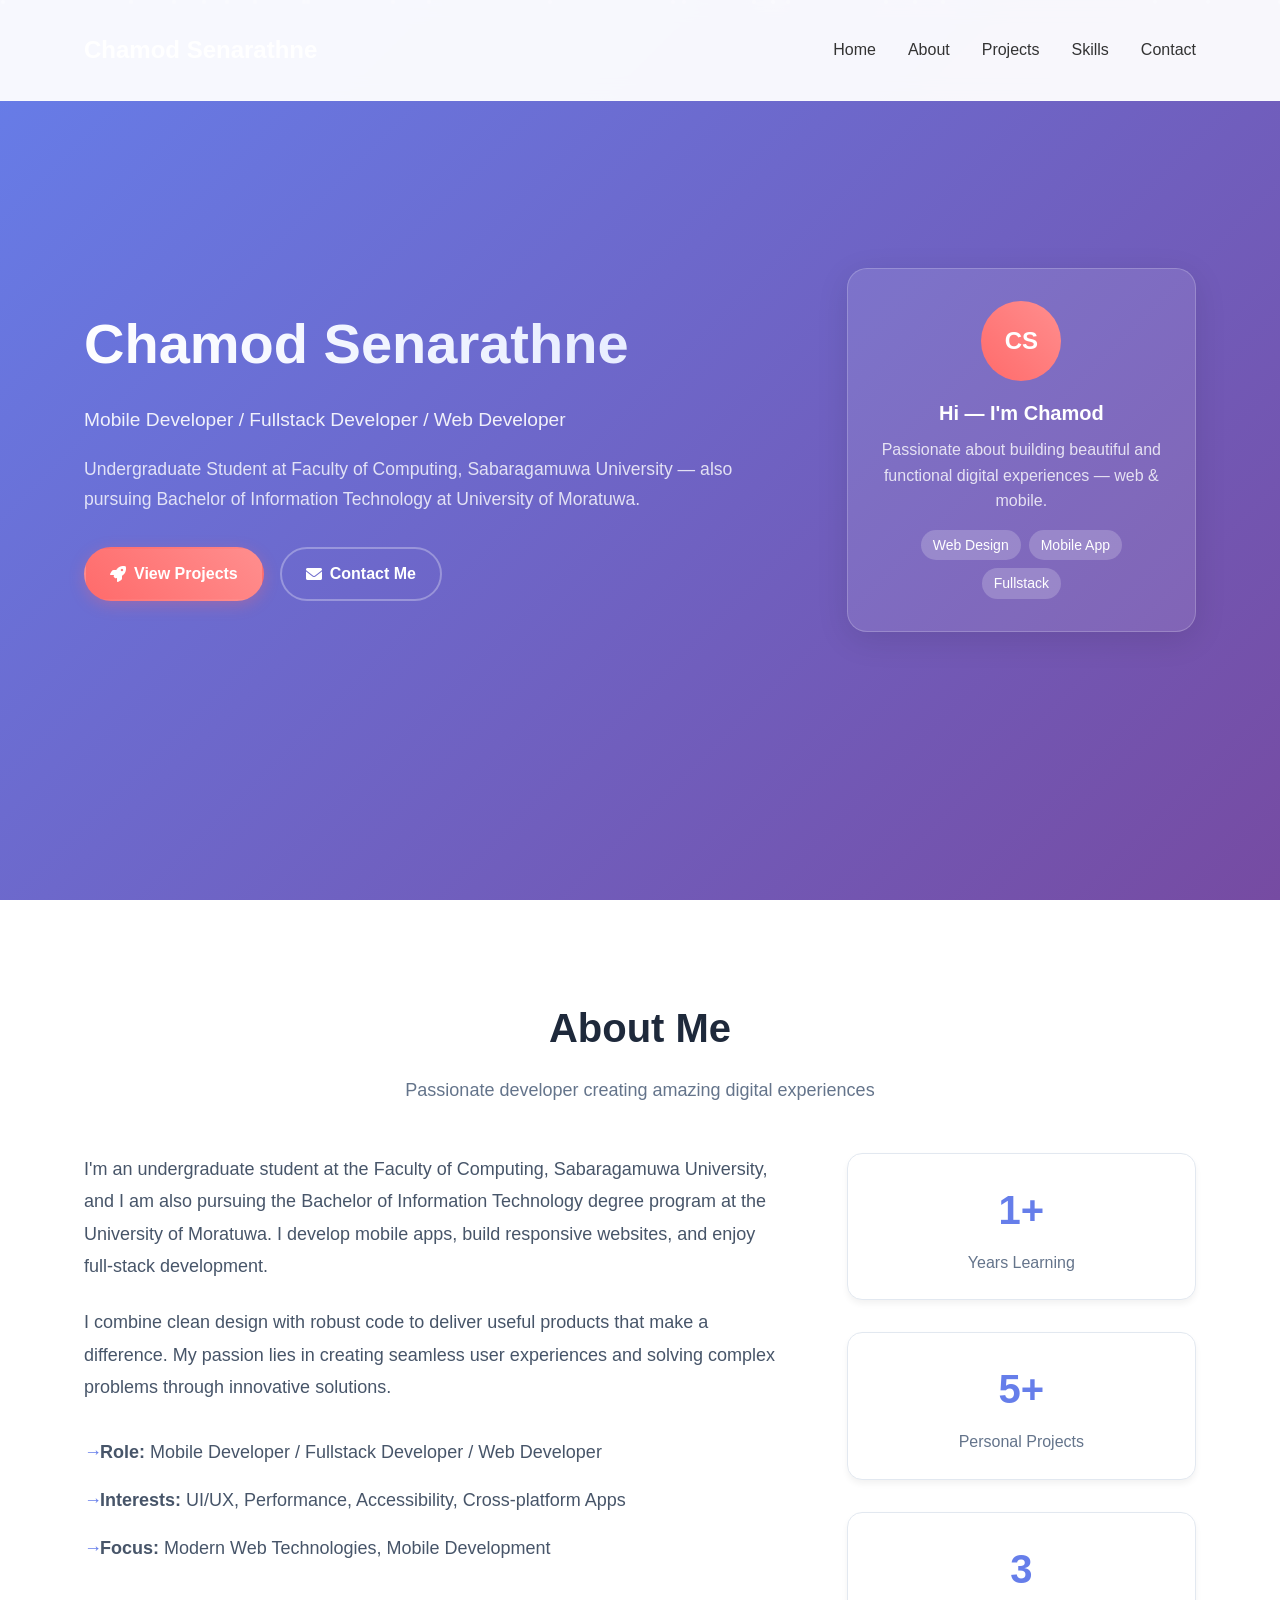
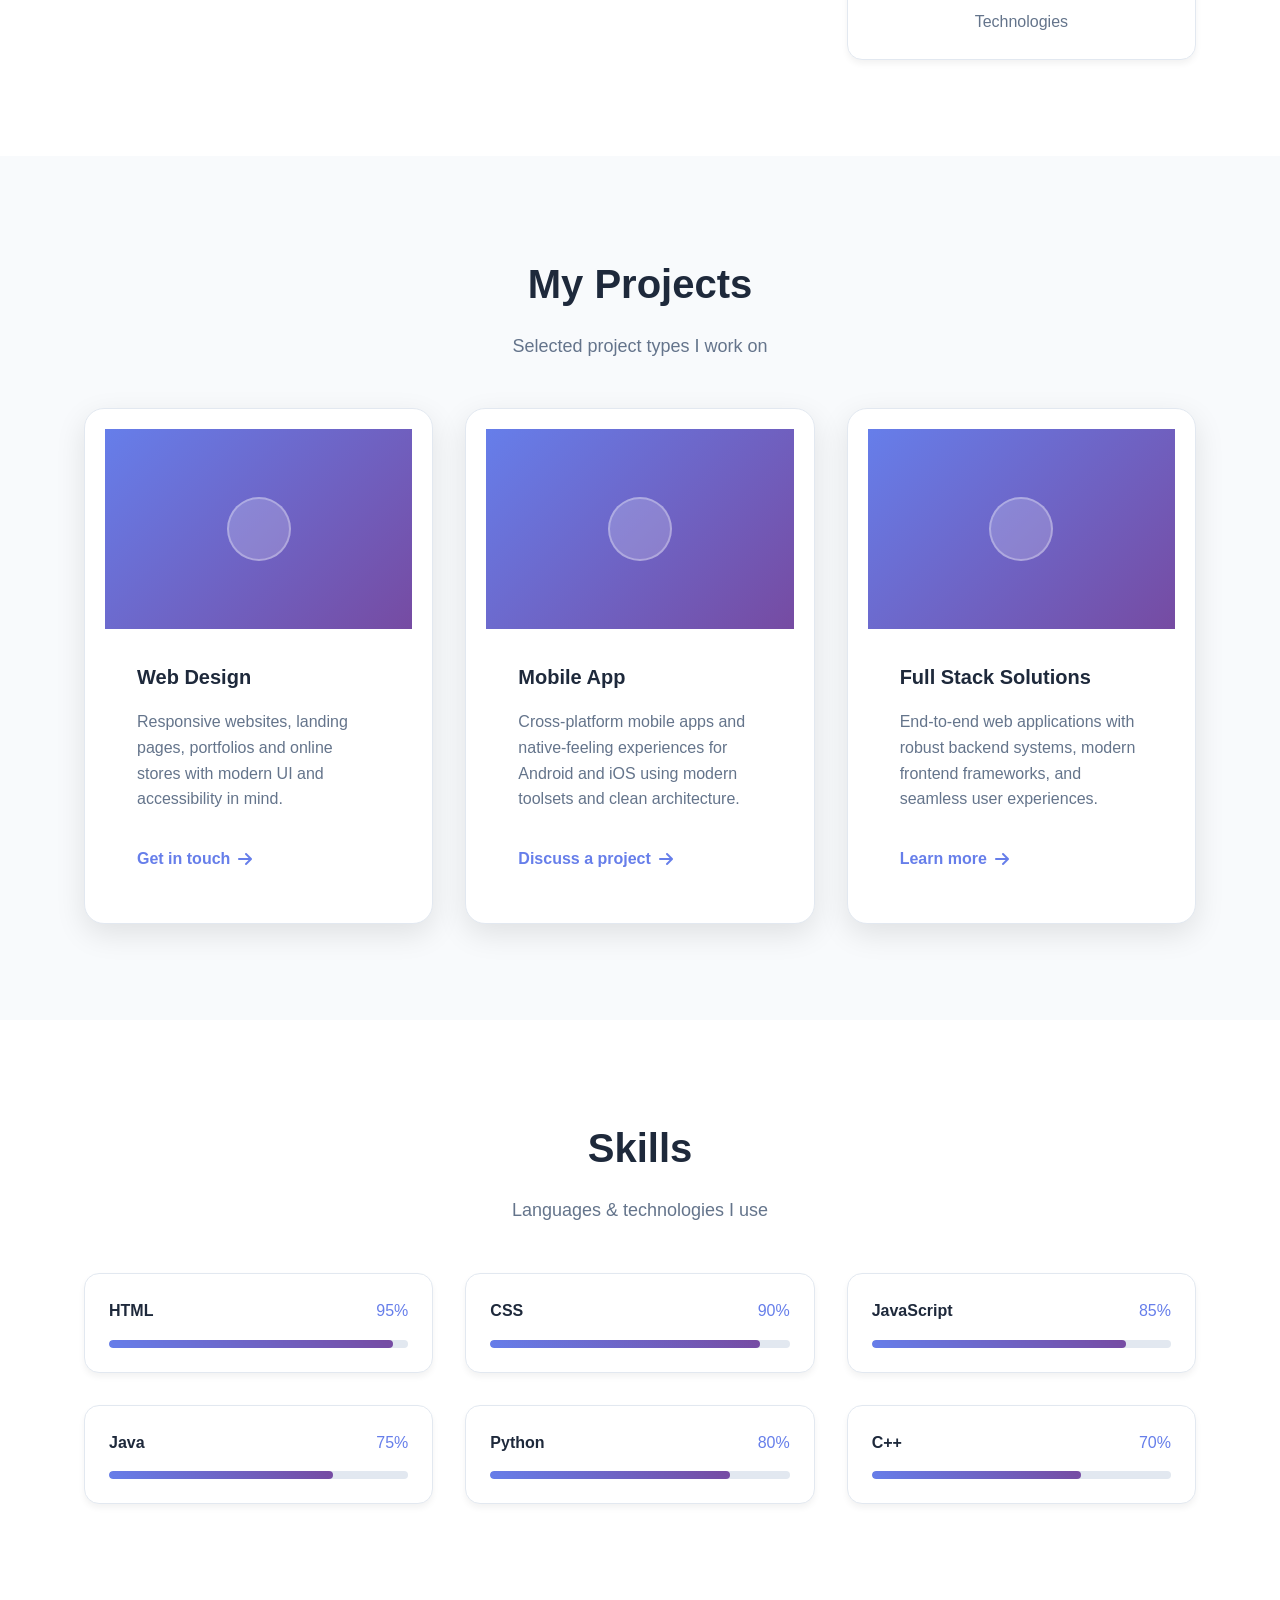
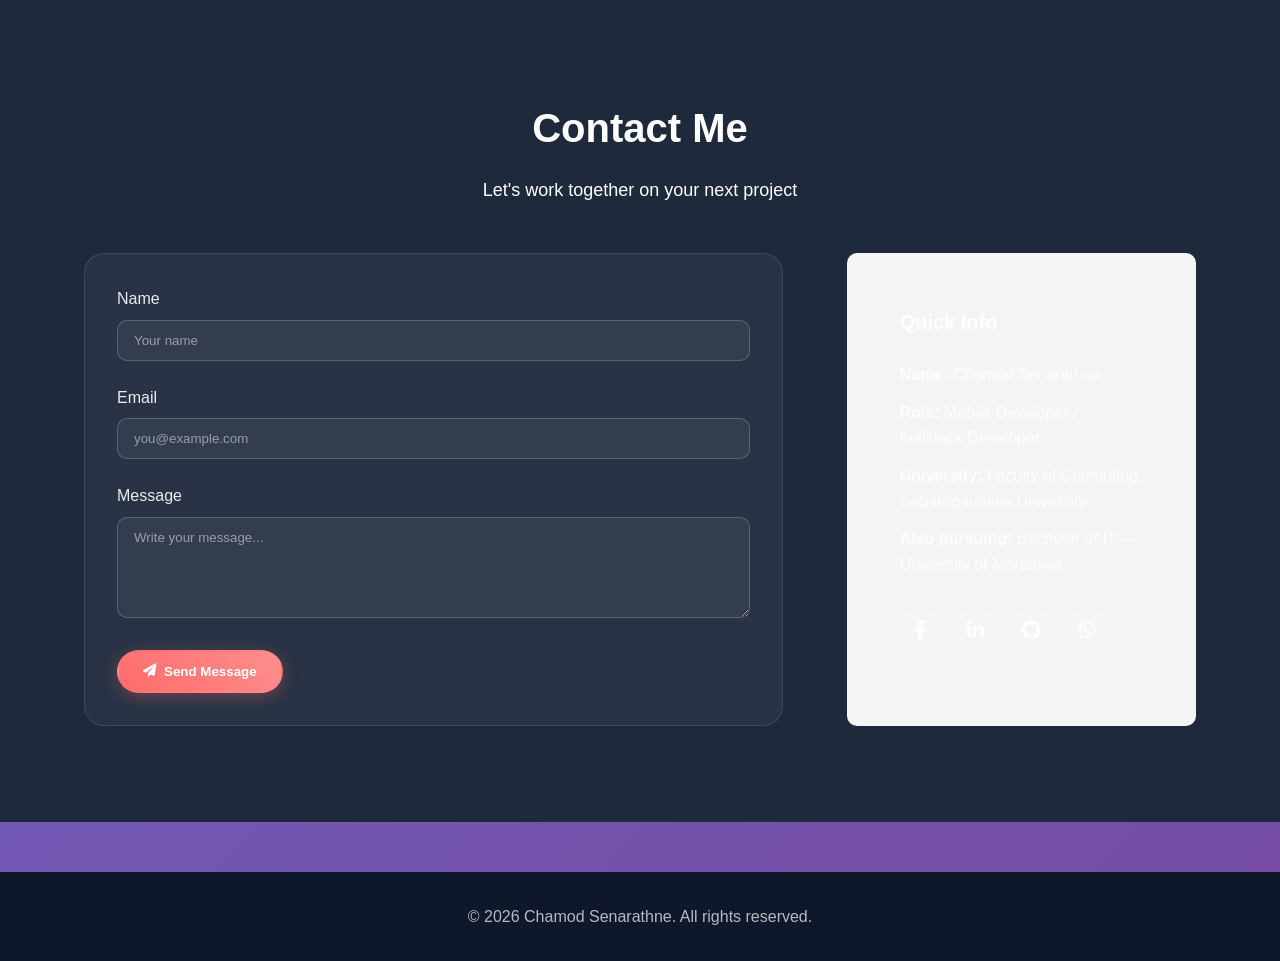
==== index.html @ e41885d8 "new" ====
<!DOCTYPE html>
<html lang="en">
<head>
  <meta charset="UTF-8">
  <meta name="viewport" content="width=device-width, initial-scale=1.0">
  <title>Chamod Senarathne — Portfolio</title>
  <link href="https://cdnjs.cloudflare.com/ajax/libs/font-awesome/6.0.0/css/all.min.css" rel="stylesheet">
  <link rel="stylesheet" href="style.css">
</head>
<body>
  <!-- Loading Screen -->
  <div class="loading-screen" id="loadingScreen">
      <div class="loader"></div>
  </div>

  <!-- Header -->
  <header class="header">
      <div class="container">
          <div class="header-content">
              <a href="#home" class="logo">Chamod Senarathne</a>
              <button class="menu-toggle" id="menuToggle">
                  <i class="fas fa-bars"></i>
              </button>
              <nav class="nav" id="nav">
                  <a href="#home">Home</a>
                  <a href="#about">About</a>
                  <a href="#projects">Projects</a>
                  <a href="#skills">Skills</a>
                  <a href="#contact">Contact</a>
              </nav>
          </div>
      </div>
  </header>

  <!-- Hero Section -->
  <section id="home" class="hero">
      <div class="particles" id="particles"></div>
      <div class="container">
          <div class="hero-content">
              <div class="hero-text">
                  <h1>Chamod Senarathne</h1>
                  <p class="subtitle">Mobile Developer / Fullstack Developer / Web Developer</p>
                  <p class="description">
                      Undergraduate Student at Faculty of Computing, Sabaragamuwa University — 
                      also pursuing Bachelor of Information Technology at University of Moratuwa.
                  </p>
                  <div class="cta-buttons">
                      <a href="#projects" class="btn btn-primary">
                          <i class="fas fa-rocket"></i>
                          View Projects
                      </a>
                      <a href="#contact" class="btn btn-outline">
                          <i class="fas fa-envelope"></i>
                          Contact Me
                      </a>
                  </div>
              </div>
              <div class="hero-card">
                  <div class="profile-card">
                      <div class="avatar">CS</div>
                      <h3>Hi — I'm Chamod</h3>
                      <p>Passionate about building beautiful and functional digital experiences — web & mobile.</p>
                      <div class="tags">
                          <span class="tag">Web Design</span>
                          <span class="tag">Mobile App</span>
                          <span class="tag">Fullstack</span>
                      </div>
                  </div>
              </div>
          </div>
      </div>
  </section>

  <!-- About Section -->
  <section id="about" class="section">
      <div class="container">
          <h2 class="section-title">About Me</h2>
          <p class="section-subtitle">Passionate developer creating amazing digital experiences</p>
          <div class="about-content">
              <div class="about-text">
                  <p>
                      I'm an undergraduate student at the Faculty of Computing, Sabaragamuwa University,
                      and I am also pursuing the Bachelor of Information Technology degree program at the
                      University of Moratuwa. I develop mobile apps, build responsive websites, and enjoy
                      full-stack development.
                  </p>
                  <p>
                      I combine clean design with robust code to deliver useful products that make a difference.
                      My passion lies in creating seamless user experiences and solving complex problems through
                      innovative solutions.
                  </p>
                  <ul class="about-list">
                      <li><strong>Role:</strong> Mobile Developer / Fullstack Developer / Web Developer</li>
                      <li><strong>Interests:</strong> UI/UX, Performance, Accessibility, Cross-platform Apps</li>
                      <li><strong>Focus:</strong> Modern Web Technologies, Mobile Development</li>
                  </ul>
              </div>
              <div class="stats-grid">
                  <div class="stat">
                      <div class="stat-value">3+</div>
                      <div class="stat-label">Years Learning</div>
                  </div>
                  <div class="stat">
                      <div class="stat-value">10+</div>
                      <div class="stat-label">Personal Projects</div>
                  </div>
                  <div class="stat">
                      <div class="stat-value">6</div>
                      <div class="stat-label">Technologies</div>
                  </div>
              </div>
          </div>
      </div>
  </section>

  <!-- Projects Section -->
  <section id="projects" class="section">
      <div class="container">
          <h2 class="section-title">My Projects</h2>
          <p class="section-subtitle">Selected project types I work on</p>
          <div class="projects-grid">
              <div class="project-card">
                  <div class="project-image"></div>
                  <div class="project-body">
                      <h3>Web Design</h3>
                      <p>
                          Responsive websites, landing pages, portfolios and online stores with 
                          modern UI and accessibility in mind.
                      </p>
                      <a href="#contact" class="project-link">
                          Get in touch
                          <i class="fas fa-arrow-right"></i>
                      </a>
                  </div>
              </div>
              <div class="project-card">
                  <div class="project-image"></div>
                  <div class="project-body">
                      <h3>Mobile App</h3>
                      <p>
                          Cross-platform mobile apps and native-feeling experiences for Android 
                          and iOS using modern toolsets and clean architecture.
                      </p>
                      <a href="#contact" class="project-link">
                          Discuss a project
                          <i class="fas fa-arrow-right"></i>
                      </a>
                  </div>
              </div>
              <div class="project-card">
                  <div class="project-image"></div>
                  <div class="project-body">
                      <h3>Full Stack Solutions</h3>
                      <p>
                          End-to-end web applications with robust backend systems, 
                          modern frontend frameworks, and seamless user experiences.
                      </p>
                      <a href="#contact" class="project-link">
                          Learn more
                          <i class="fas fa-arrow-right"></i>
                      </a>
                  </div>
              </div>
          </div>
      </div>
  </section>

  <!-- Skills Section -->
  <section id="skills" class="section">
      <div class="container">
          <h2 class="section-title">Skills</h2>
          <p class="section-subtitle">Languages & technologies I use</p>
          <div class="skills-grid">
              <div class="skill">
                  <h4>HTML <span>95%</span></h4>
                  <div class="skill-progress">
                      <div class="skill-bar" style="--progress: 95%"></div>
                  </div>
              </div>
              <div class="skill">
                  <h4>CSS <span>90%</span></h4>
                  <div class="skill-progress">
                      <div class="skill-bar" style="--progress: 90%"></div>
                  </div>
              </div>
              <div class="skill">
                  <h4>JavaScript <span>85%</span></h4>
                  <div class="skill-progress">
                      <div class="skill-bar" style="--progress: 85%"></div>
                  </div>
              </div>
              <div class="skill">
                  <h4>Java <span>75%</span></h4>
                  <div class="skill-progress">
                      <div class="skill-bar" style="--progress: 75%"></div>
                  </div>
              </div>
              <div class="skill">
                  <h4>Python <span>80%</span></h4>
                  <div class="skill-progress">
                      <div class="skill-bar" style="--progress: 80%"></div>
                  </div>
              </div>
              <div class="skill">
                  <h4>C++ <span>70%</span></h4>
                  <div class="skill-progress">
                      <div class="skill-bar" style="--progress: 70%"></div>
                  </div>
              </div>
          </div>
      </div>
  </section>

  <!-- Contact Section -->
  <section id="contact" class="section contact">
      <div class="container">
          <h2 class="section-title">Contact Me</h2>
          <p class="section-subtitle">Let's work together on your next project</p>
          <div class="contact-content">
              <div class="contact-form">
                  <form id="contactForm">
                      <div class="form-group">
                          <label for="name">Name</label>
                          <input type="text" id="name" name="name" placeholder="Your name" required>
                      </div>
                      <div class="form-group">
                          <label for="email">Email</label>
                          <input type="email" id="email" name="email" placeholder="you@example.com" required>
                      </div>
                      <div class="form-group">
                          <label for="message">Message</label>
                          <textarea id="message" name="message" rows="5" placeholder="Write your message..." required></textarea>
                      </div>
                      <button type="submit" class="btn btn-primary">
                          <i class="fas fa-paper-plane"></i>
                          Send Message
                      </button>
                  </form>
              </div>
              <div class="contact-info">
                  <div class="info-card">
                      <h3>Quick Info</h3>
                      <p><strong>Name:</strong> Chamod Senarathne</p>
                      <p><strong>Role:</strong> Mobile Developer / Fullstack Developer</p>
                      <p><strong>University:</strong> Faculty of Computing, Sabaragamuwa University</p>
                      <p><strong>Also pursuing:</strong> Bachelor of IT — University of Moratuwa</p>
                      
                      <div class="social-links">
                          <a href="#" class="social-link" title="Facebook">
                              <i class="fab fa-facebook-f"></i>
                          </a>
                          <a href="#" class="social-link" title="LinkedIn">
                              <i class="fab fa-linkedin-in"></i>
                          </a>
                          <a href="#" class="social-link" title="GitHub">
                              <i class="fab fa-github"></i>
                          </a>
                          <a href="#" class="social-link" title="WhatsApp">
                              <i class="fab fa-whatsapp"></i>
                          </a>
                      </div>
                  </div>
              </div>
          </div>
      </div>
  </section>

  <!-- Footer -->
  <footer class="footer">
      <div class="container">
          <p>&copy; <span id="year">2024</span> Chamod Senarathne. All rights reserved.</p>
      </div>
  </footer>

  <!-- Back to Top Button -->
  <button class="back-to-top" id="backToTop">
      <i class="fas fa-chevron-up"></i>
  </button>

  <script src="script.js"></script>
</body>
</html>
---- style.css ----
/* Reset and Base Styles */
* {
  margin: 0;
  padding: 0;
  box-sizing: border-box;
}
body {
  font-family: Arial, sans-serif;
  line-height: 1.6;
  background: #f8f9fa;
  color: #333;
}
.container {
  width: 90%;
  max-width: 1200px;
  margin: auto;
}
a {
  text-decoration: none;
  color: inherit;
}
img {
  max-width: 100%;
  display: block;
}

/* Header */
.header {
  background: #222;
  color: #fff;
  padding: 15px 0;
  position: fixed;
  width: 100%;
  top: 0;
  z-index: 1000;
}
.header .logo {
  font-size: 1.5rem;
  font-weight: bold;
  color: #fff;
}
.nav {
  display: flex;
  gap: 20px;
}
.nav a {
  color: #fff;
  font-weight: 500;
}
.menu-toggle {
  display: none;
  background: none;
  border: none;
  color: #fff;
  font-size: 1.5rem;
}

/* Hero Section */
.hero {
  background: linear-gradient(to right, #0062E6, #33AEFF);
  color: #fff;
  padding: 100px 0;
  display: flex;
  align-items: center;
}
.hero h1 {
  font-size: 2.5rem;
  margin-bottom: 10px;
}
.hero .subtitle {
  font-size: 1.2rem;
  margin-bottom: 20px;
}
.btn {
  display: inline-flex;
  align-items: center;
  gap: 8px;
  padding: 10px 20px;
  border-radius: 5px;
  transition: background 0.3s ease;
}
.btn-primary {
  background: #fff;
  color: #0062E6;
  font-weight: bold;
}
.btn-outline {
  border: 2px solid #fff;
  color: #fff;
}

/* Section */
.section {
  padding: 80px 0;
}
.section-title {
  text-align: center;
  font-size: 2rem;
  margin-bottom: 20px;
}
.section-subtitle {
  text-align: center;
  margin-bottom: 40px;
  color: #666;
}

/* Projects */
.projects-grid {
  display: grid;
  grid-template-columns: repeat(auto-fit, minmax(280px, 1fr));
  gap: 20px;
}
.project-card {
  background: #fff;
  border-radius: 10px;
  padding: 20px;
  box-shadow: 0 2px 8px rgba(0,0,0,0.1);
  transition: transform 0.3s ease;
}
.project-card:hover {
  transform: translateY(-5px);
}
.project-link {
  display: inline-flex;
  align-items: center;
  gap: 5px;
  margin-top: 10px;
  color: #0062E6;
  font-weight: bold;
}

/* Skills */
.skills-grid {
  display: grid;
  grid-template-columns: repeat(auto-fit, minmax(250px, 1fr));
  gap: 20px;
}
.skill h4 {
  display: flex;
  justify-content: space-between;
}
.skill-progress {
  background: #ddd;
  border-radius: 20px;
  overflow: hidden;
}
.skill-bar {
  display: block;
  height: 10px;
  background: #0062E6;
  width: var(--progress);
}

/* Contact */
.contact-content {
  display: grid;
  grid-template-columns: 1fr 1fr;
  gap: 30px;
}
.form-group {
  margin-bottom: 15px;
}
.form-group label {
  display: block;
  margin-bottom: 5px;
}
input, textarea {
  width: 100%;
  padding: 10px;
  border: 1px solid #ccc;
  border-radius: 5px;
}
.contact-info {
  background: #f4f4f4;
  padding: 20px;
  border-radius: 10px;
}
.social-links {
  margin-top: 15px;
  display: flex;
  gap: 10px;
}
.social-link {
  display: inline-block;
  font-size: 1.2rem;
  color: #0062E6;
}

/* Footer */
.footer {
  background: #222;
  color: #fff;
  text-align: center;
  padding: 20px 0;
  margin-top: 50px;
}

/* Back to Top */
.back-to-top {
  position: fixed;
  bottom: 30px;
  right: 30px;
  background: #0062E6;
  color: #fff;
  border: none;
  padding: 10px 15px;
  border-radius: 50%;
  font-size: 1.2rem;
  display: none;
  cursor: pointer;
}

/* Responsive */
@media (max-width: 768px) {
  .nav {
    display: none;
    flex-direction: column;
    background: #222;
    padding: 20px;
    position: absolute;
    top: 60px;
    right: 0;
  }
  .nav.show {
    display: flex;
  }
  .menu-toggle {
    display: block;
  }
  .contact-content {
    grid-template-columns: 1fr;
  }
}
/* Reset and Base Styles */
* {
  margin: 0;
  padding: 0;
  box-sizing: border-box;
}

html {
  scroll-behavior: smooth;
}

body {
  font-family: 'Inter', -apple-system, BlinkMacSystemFont, 'Segoe UI', Roboto, sans-serif;
  line-height: 1.6;
  color: #333;
  background: linear-gradient(135deg, #667eea 0%, #764ba2 100%);
  min-height: 100vh;
}

/* Container */
.container {
  max-width: 1200px;
  margin: 0 auto;
  padding: 0 20px;
}

/* Loading Screen */
.loading-screen {
  position: fixed;
  top: 0;
  left: 0;
  width: 100%;
  height: 100%;
  background: linear-gradient(135deg, #667eea 0%, #764ba2 100%);
  display: flex;
  justify-content: center;
  align-items: center;
  z-index: 10000;
  transition: opacity 0.3s ease-out;
}

.loading-screen.hidden {
  opacity: 0;
  pointer-events: none;
}

.loader {
  width: 50px;
  height: 50px;
  border: 3px solid rgba(255, 255, 255, 0.3);
  border-radius: 50%;
  border-top-color: #fff;
  animation: spin 1s ease-in-out infinite;
}

@keyframes spin {
  to { transform: rotate(360deg); }
}

/* Header */
.header {
  position: fixed;
  top: 0;
  left: 0;
  width: 100%;
  background: rgba(255, 255, 255, 0.95);
  backdrop-filter: blur(10px);
  border-bottom: 1px solid rgba(255, 255, 255, 0.2);
  z-index: 1000;
  transition: all 0.3s ease;
}

.header-content {
  display: flex;
  justify-content: space-between;
  align-items: center;
  padding: 1rem 0;
}

.logo {
  font-size: 1.5rem;
  font-weight: 700;
  color: #333;
  text-decoration: none;
  transition: color 0.3s ease;
}

.logo:hover {
  color: #667eea;
}

.nav {
  display: flex;
  gap: 2rem;
}

.nav a {
  color: #333;
  text-decoration: none;
  font-weight: 500;
  transition: color 0.3s ease;
  position: relative;
}

.nav a:hover {
  color: #667eea;
}

.nav a::after {
  content: '';
  position: absolute;
  width: 0;
  height: 2px;
  bottom: -5px;
  left: 0;
  background-color: #667eea;
  transition: width 0.3s ease;
}

.nav a:hover::after {
  width: 100%;
}

.menu-toggle {
  display: none;
  background: none;
  border: none;
  font-size: 1.5rem;
  color: #333;
  cursor: pointer;
}

/* Hero Section */
.hero {
  min-height: 100vh;
  display: flex;
  align-items: center;
  position: relative;
  overflow: hidden;
  background: linear-gradient(135deg, #667eea 0%, #764ba2 100%);
}

.particles {
  position: absolute;
  width: 100%;
  height: 100%;
  top: 0;
  left: 0;
  z-index: 1;
}

.particle {
  position: absolute;
  width: 4px;
  height: 4px;
  background: rgba(255, 255, 255, 0.5);
  border-radius: 50%;
  animation: float 6s ease-in-out infinite;
}

@keyframes float {
  0%, 100% { transform: translateY(0px) rotate(0deg); }
  50% { transform: translateY(-20px) rotate(180deg); }
}

.hero-content {
  display: grid;
  grid-template-columns: 2fr 1fr;
  gap: 4rem;
  align-items: center;
  position: relative;
  z-index: 2;
}

.hero-text {
  color: white;
}

.hero-text h1 {
  font-size: 3.5rem;
  font-weight: 700;
  margin-bottom: 1rem;
  background: linear-gradient(45deg, #fff, #e0e7ff);
  background-clip: text;
  -webkit-background-clip: text;
  -webkit-text-fill-color: transparent;
}

.subtitle {
  font-size: 1.25rem;
  margin-bottom: 1rem;
  color: rgba(255, 255, 255, 0.9);
  font-weight: 500;
}

.description {
  font-size: 1.1rem;
  margin-bottom: 2rem;
  color: rgba(255, 255, 255, 0.8);
  line-height: 1.7;
}

.cta-buttons {
  display: flex;
  gap: 1rem;
}

.btn {
  padding: 12px 24px;
  border-radius: 50px;
  text-decoration: none;
  font-weight: 600;
  transition: all 0.3s ease;
  display: inline-flex;
  align-items: center;
  gap: 0.5rem;
  border: 2px solid transparent;
}

.btn-primary {
  background: linear-gradient(45deg, #ff6b6b, #ff8e8e);
  color: white;
  box-shadow: 0 4px 15px rgba(255, 107, 107, 0.3);
}

.btn-primary:hover {
  transform: translateY(-2px);
  box-shadow: 0 8px 25px rgba(255, 107, 107, 0.4);
}

.btn-outline {
  background: transparent;
  color: white;
  border: 2px solid rgba(255, 255, 255, 0.3);
  backdrop-filter: blur(10px);
}

.btn-outline:hover {
  background: rgba(255, 255, 255, 0.1);
  border-color: rgba(255, 255, 255, 0.5);
  transform: translateY(-2px);
}

.hero-card {
  position: relative;
}

.profile-card {
  background: rgba(255, 255, 255, 0.1);
  backdrop-filter: blur(20px);
  border: 1px solid rgba(255, 255, 255, 0.2);
  border-radius: 20px;
  padding: 2rem;
  text-align: center;
  color: white;
  box-shadow: 0 8px 32px rgba(0, 0, 0, 0.1);
}

.avatar {
  width: 80px;
  height: 80px;
  border-radius: 50%;
  background: linear-gradient(45deg, #ff6b6b, #ff8e8e);
  display: flex;
  align-items: center;
  justify-content: center;
  font-size: 1.5rem;
  font-weight: bold;
  margin: 0 auto 1rem;
  color: white;
}

.profile-card h3 {
  margin-bottom: 0.5rem;
  font-size: 1.25rem;
}

.profile-card p {
  margin-bottom: 1rem;
  color: rgba(255, 255, 255, 0.8);
}

.tags {
  display: flex;
  flex-wrap: wrap;
  gap: 0.5rem;
  justify-content: center;
}

.tag {
  background: rgba(255, 255, 255, 0.2);
  padding: 0.25rem 0.75rem;
  border-radius: 50px;
  font-size: 0.875rem;
  font-weight: 500;
}

/* Sections */
.section {
  padding: 6rem 0;
  background: #f8fafc;
}

.section:nth-child(even) {
  background: white;
}

.section-title {
  font-size: 2.5rem;
  font-weight: 700;
  text-align: center;
  margin-bottom: 1rem;
  color: #1e293b;
}

.section-subtitle {
  text-align: center;
  font-size: 1.125rem;
  color: #64748b;
  margin-bottom: 3rem;
}

/* About Section */
.about-content {
  display: grid;
  grid-template-columns: 2fr 1fr;
  gap: 4rem;
  align-items: start;
}

.about-text {
  font-size: 1.125rem;
  line-height: 1.8;
  color: #475569;
}

.about-text p {
  margin-bottom: 1.5rem;
}

.about-list {
  list-style: none;
  margin-top: 2rem;
}

.about-list li {
  margin-bottom: 1rem;
  padding-left: 1rem;
  position: relative;
}

.about-list li::before {
  content: '→';
  position: absolute;
  left: 0;
  color: #667eea;
  font-weight: bold;
}

.stats-grid {
  display: grid;
  grid-template-columns: 1fr;
  gap: 2rem;
}

.stat {
  text-align: center;
  padding: 1.5rem;
  background: white;
  border-radius: 15px;
  box-shadow: 0 4px 6px rgba(0, 0, 0, 0.05);
  border: 1px solid #e2e8f0;
}

.stat-value {
  font-size: 2.5rem;
  font-weight: 700;
  color: #667eea;
  margin-bottom: 0.5rem;
}

.stat-label {
  color: #64748b;
  font-weight: 500;
}

/* Projects Section */
.projects-grid {
  display: grid;
  grid-template-columns: repeat(auto-fit, minmax(300px, 1fr));
  gap: 2rem;
}

.project-card {
  background: white;
  border-radius: 20px;
  overflow: hidden;
  box-shadow: 0 10px 30px rgba(0, 0, 0, 0.1);
  transition: all 0.3s ease;
  border: 1px solid #e2e8f0;
}

.project-card:hover {
  transform: translateY(-10px);
  box-shadow: 0 20px 40px rgba(0, 0, 0, 0.15);
}

.project-image {
  height: 200px;
  background: linear-gradient(135deg, #667eea 0%, #764ba2 100%);
  position: relative;
}

.project-image::after {
  content: '';
  position: absolute;
  top: 50%;
  left: 50%;
  width: 60px;
  height: 60px;
  background: rgba(255, 255, 255, 0.2);
  border-radius: 50%;
  transform: translate(-50%, -50%);
  border: 2px solid rgba(255, 255, 255, 0.3);
}

.project-body {
  padding: 2rem;
}

.project-body h3 {
  font-size: 1.25rem;
  font-weight: 600;
  margin-bottom: 1rem;
  color: #1e293b;
}

.project-body p {
  color: #64748b;
  margin-bottom: 1.5rem;
  line-height: 1.6;
}

.project-link {
  display: inline-flex;
  align-items: center;
  gap: 0.5rem;
  color: #667eea;
  text-decoration: none;
  font-weight: 600;
  transition: all 0.3s ease;
}

.project-link:hover {
  transform: translateX(5px);
}

/* Skills Section */
.skills-grid {
  display: grid;
  grid-template-columns: repeat(auto-fit, minmax(300px, 1fr));
  gap: 2rem;
}

.skill {
  background: white;
  padding: 1.5rem;
  border-radius: 15px;
  box-shadow: 0 4px 6px rgba(0, 0, 0, 0.05);
  border: 1px solid #e2e8f0;
}

.skill h4 {
  display: flex;
  justify-content: space-between;
  margin-bottom: 1rem;
  font-weight: 600;
  color: #1e293b;
}

.skill h4 span {
  color: #667eea;
  font-weight: 500;
}

.skill-progress {
  height: 8px;
  background: #e2e8f0;
  border-radius: 50px;
  overflow: hidden;
}

.skill-bar {
  height: 100%;
  background: linear-gradient(45deg, #667eea, #764ba2);
  border-radius: 50px;
  width: var(--progress);
  transition: width 1s ease-out;
  animation: fillBar 2s ease-out;
}

@keyframes fillBar {
  from { width: 0; }
  to { width: var(--progress); }
}

/* Contact Section */
.contact {
  background: #1e293b !important;
  color: white;
}

.contact .section-title,
.contact .section-subtitle {
  color: white;
}

.contact-content {
  display: grid;
  grid-template-columns: 2fr 1fr;
  gap: 4rem;
}

.contact-form {
  background: rgba(255, 255, 255, 0.05);
  backdrop-filter: blur(10px);
  border: 1px solid rgba(255, 255, 255, 0.1);
  border-radius: 20px;
  padding: 2rem;
}

.form-group {
  margin-bottom: 1.5rem;
}

.form-group label {
  display: block;
  margin-bottom: 0.5rem;
  font-weight: 500;
  color: rgba(255, 255, 255, 0.9);
}

.form-group input,
.form-group textarea {
  width: 100%;
  padding: 12px 16px;
  border: 1px solid rgba(255, 255, 255, 0.2);
  border-radius: 10px;
  background: rgba(255, 255, 255, 0.05);
  color: white;
  font-family: inherit;
  transition: all 0.3s ease;
}

.form-group input:focus,
.form-group textarea:focus {
  outline: none;
  border-color: #667eea;
  box-shadow: 0 0 0 3px rgba(102, 126, 234, 0.1);
}

.form-group input::placeholder,
.form-group textarea::placeholder {
  color: rgba(255, 255, 255, 0.5);
}

.info-card {
  background: rgba(255, 255, 255, 0.05);
  backdrop-filter: blur(10px);
  border: 1px solid rgba(255, 255, 255, 0.1);
  border-radius: 20px;
  padding: 2rem;
}

.info-card h3 {
  margin-bottom: 1.5rem;
  font-size: 1.25rem;
}

.info-card p {
  margin-bottom: 0.75rem;
  color: rgba(255, 255, 255, 0.8);
}

.social-links {
  display: flex;
  gap: 1rem;
  margin-top: 2rem;
}

.social-link {
  width: 40px;
  height: 40px;
  border-radius: 50%;
  background: rgba(255, 255, 255, 0.1);
  display: flex;
  align-items: center;
  justify-content: center;
  color: white;
  text-decoration: none;
  transition: all 0.3s ease;
  border: 1px solid rgba(255, 255, 255, 0.2);
}

.social-link:hover {
  background: rgba(255, 255, 255, 0.2);
  transform: translateY(-2px);
}

/* Footer */
.footer {
  background: #0f172a;
  color: rgba(255, 255, 255, 0.7);
  text-align: center;
  padding: 2rem 0;
}

/* Back to Top Button */
.back-to-top {
  position: fixed;
  bottom: 2rem;
  right: 2rem;
  width: 50px;
  height: 50px;
  border-radius: 50%;
  background: linear-gradient(45deg, #667eea, #764ba2);
  border: none;
  color: white;
  font-size: 1.25rem;
  cursor: pointer;
  opacity: 0;
  visibility: hidden;
  transition: all 0.3s ease;
  z-index: 1000;
  box-shadow: 0 4px 15px rgba(102, 126, 234, 0.3);
}

.back-to-top.visible {
  opacity: 1;
  visibility: visible;
}

.back-to-top:hover {
  transform: translateY(-2px);
  box-shadow: 0 8px 25px rgba(102, 126, 234, 0.4);
}

/* Responsive Design */
@media (max-width: 768px) {
  .menu-toggle {
    display: block;
  }
  
  .nav {
    position: absolute;
    top: 100%;
    left: 0;
    width: 100%;
    background: rgba(255, 255, 255, 0.95);
    backdrop-filter: blur(10px);
    flex-direction: column;
    padding: 1rem 0;
    box-shadow: 0 4px 6px rgba(0, 0, 0, 0.1);
    transform: translateY(-10px);
    opacity: 0;
    visibility: hidden;
    transition: all 0.3s ease;
  }
  
  .nav.active {
    transform: translateY(0);
    opacity: 1;
    visibility: visible;
  }
  
  .nav a {
    padding: 0.75rem 2rem;
    border-bottom: 1px solid rgba(0, 0, 0, 0.1);
  }
  
  .nav a:last-child {
    border-bottom: none;
  }
  
  .hero-content {
    grid-template-columns: 1fr;
    gap: 2rem;
    text-align: center;
  }
  
  .hero-text h1 {
    font-size: 2.5rem;
  }
  
  .cta-buttons {
    justify-content: center;
    flex-wrap: wrap;
  }
  
  .about-content {
    grid-template-columns: 1fr;
    gap: 2rem;
  }
  
  .stats-grid {
    grid-template-columns: repeat(3, 1fr);
    gap: 1rem;
  }
  
  .stat {
    padding: 1rem;
  }
  
  .stat-value {
    font-size: 1.75rem;
  }
  
  .contact-content {
    grid-template-columns: 1fr;
    gap: 2rem;
  }
  
  .projects-grid {
    grid-template-columns: 1fr;
  }
  
  .skills-grid {
    grid-template-columns: 1fr;
  }
  
  .section {
    padding: 4rem 0;
  }
  
  .section-title {
    font-size: 2rem;
  }
  
  .container {
    padding: 0 1rem;
  }
}

@media (max-width: 480px) {
  .hero-text h1 {
    font-size: 2rem;
  }
  
  .subtitle {
    font-size: 1rem;
  }
  
  .description {
    font-size: 1rem;
  }
  
  .cta-buttons {
    flex-direction: column;
    align-items: center;
  }
  
  .btn {
    width: 100%;
    max-width: 250px;
    justify-content: center;
  }
  
  .stats-grid {
    grid-template-columns: 1fr;
  }
  
  .profile-card {
    padding: 1.5rem;
  }
  
  .contact-form,
  .info-card {
    padding: 1.5rem;
  }
  
  .section-title {
    font-size: 1.75rem;
  }
  
  .section-subtitle {
    font-size: 1rem;
  }
}

/* Custom Scrollbar */
::-webkit-scrollbar {
  width: 8px;
}

::-webkit-scrollbar-track {
  background: #f1f5f9;
}

::-webkit-scrollbar-thumb {
  background: linear-gradient(45deg, #667eea, #764ba2);
  border-radius: 4px;
}

::-webkit-scrollbar-thumb:hover {
  background: linear-gradient(45deg, #5a6fd8, #6a42a0);
}

/* Smooth animations */
.hero-text,
.hero-card,
.about-text,
.stats-grid,
.project-card,
.skill,
.contact-form,
.info-card {
  opacity: 0;
  transform: translateY(30px);
  animation: fadeInUp 0.8s ease-out forwards;
}

.hero-text {
  animation-delay: 0.2s;
}

.hero-card {
  animation-delay: 0.4s;
}

@keyframes fadeInUp {
  to {
    opacity: 1;
    transform: translateY(0);
  }
}
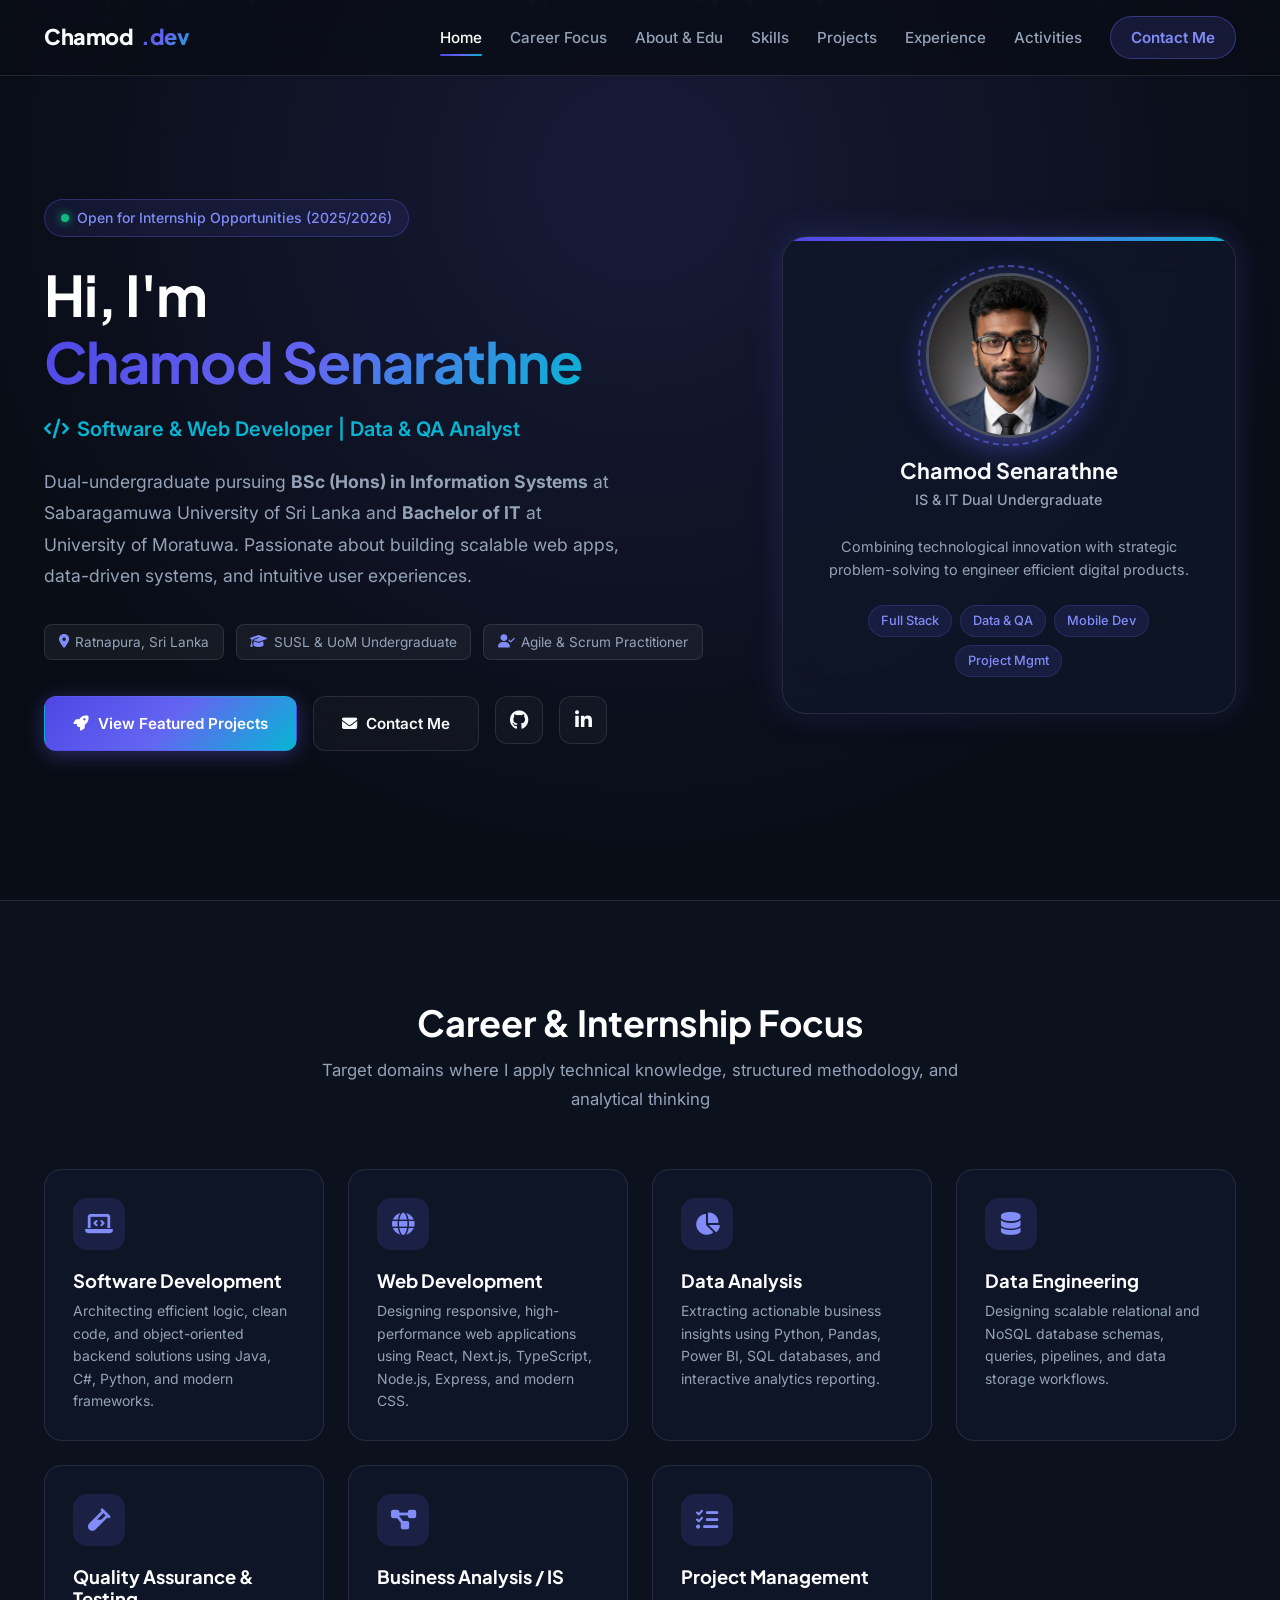
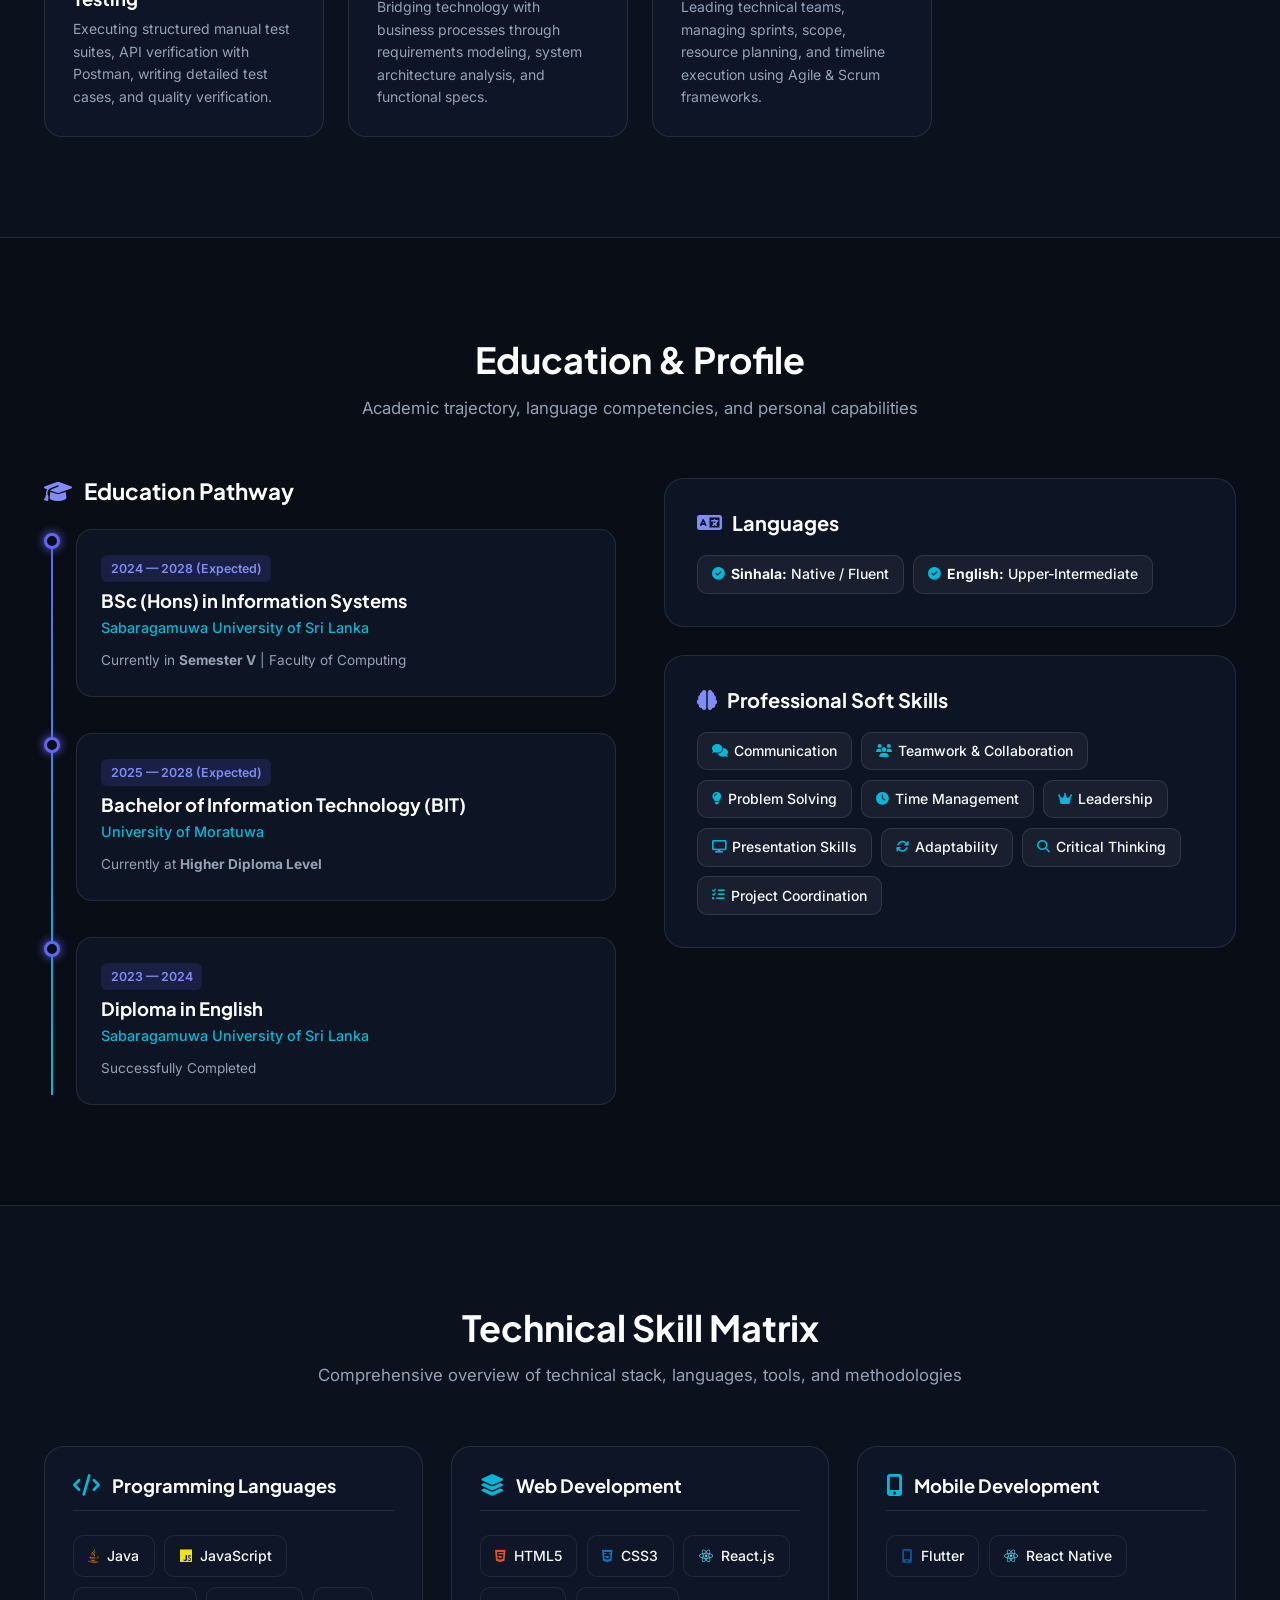
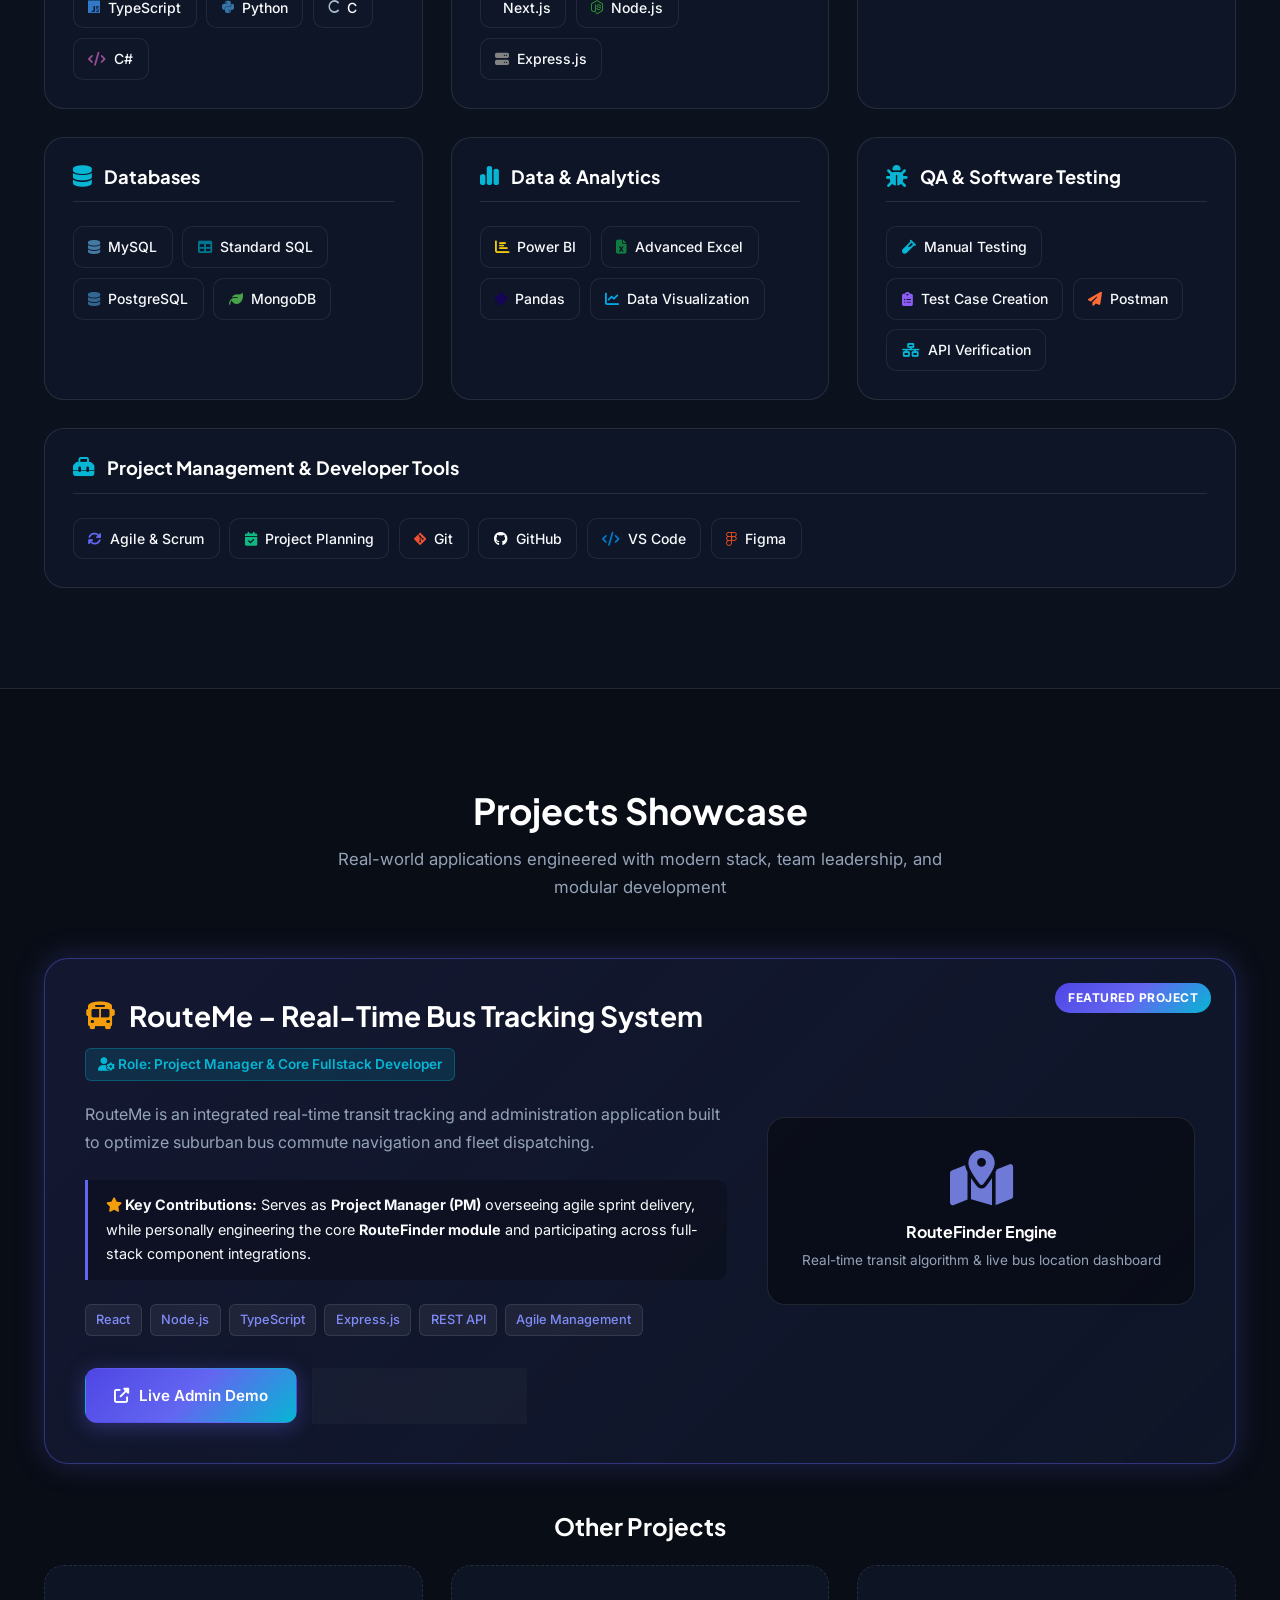
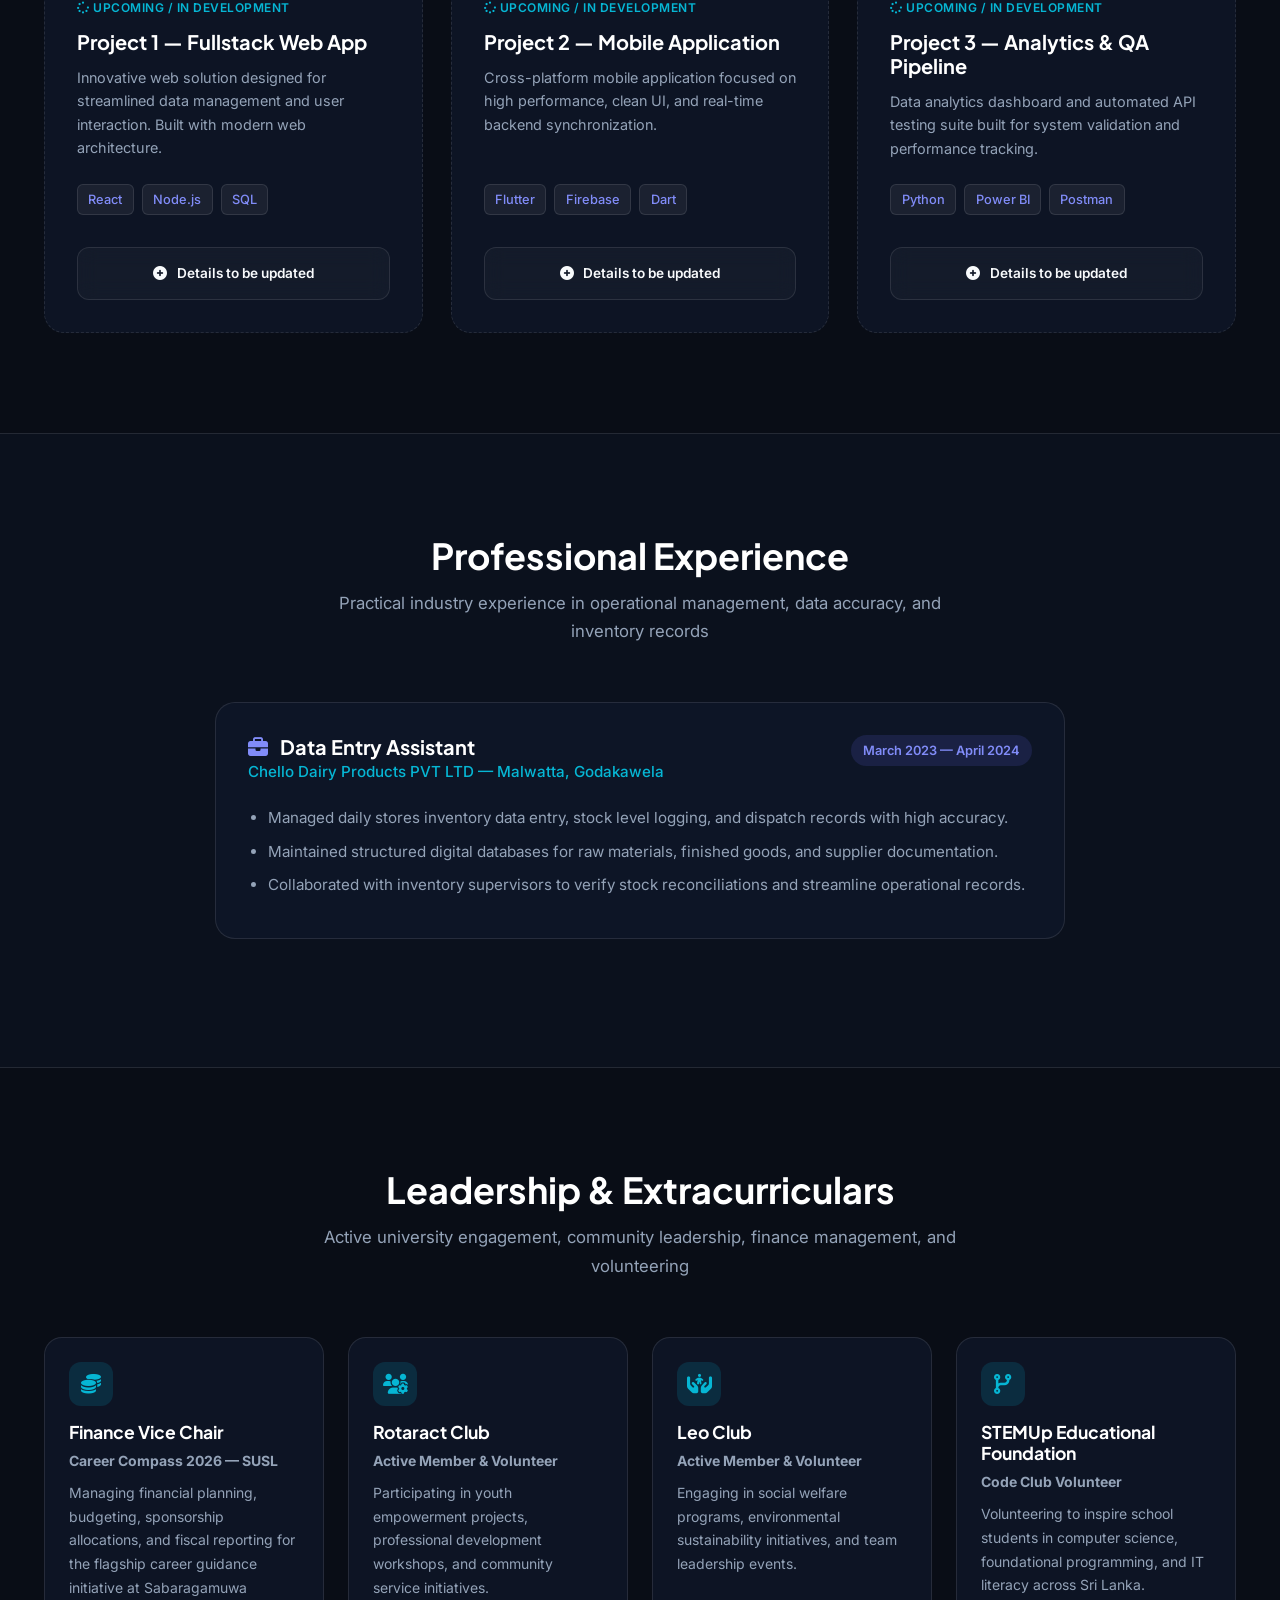
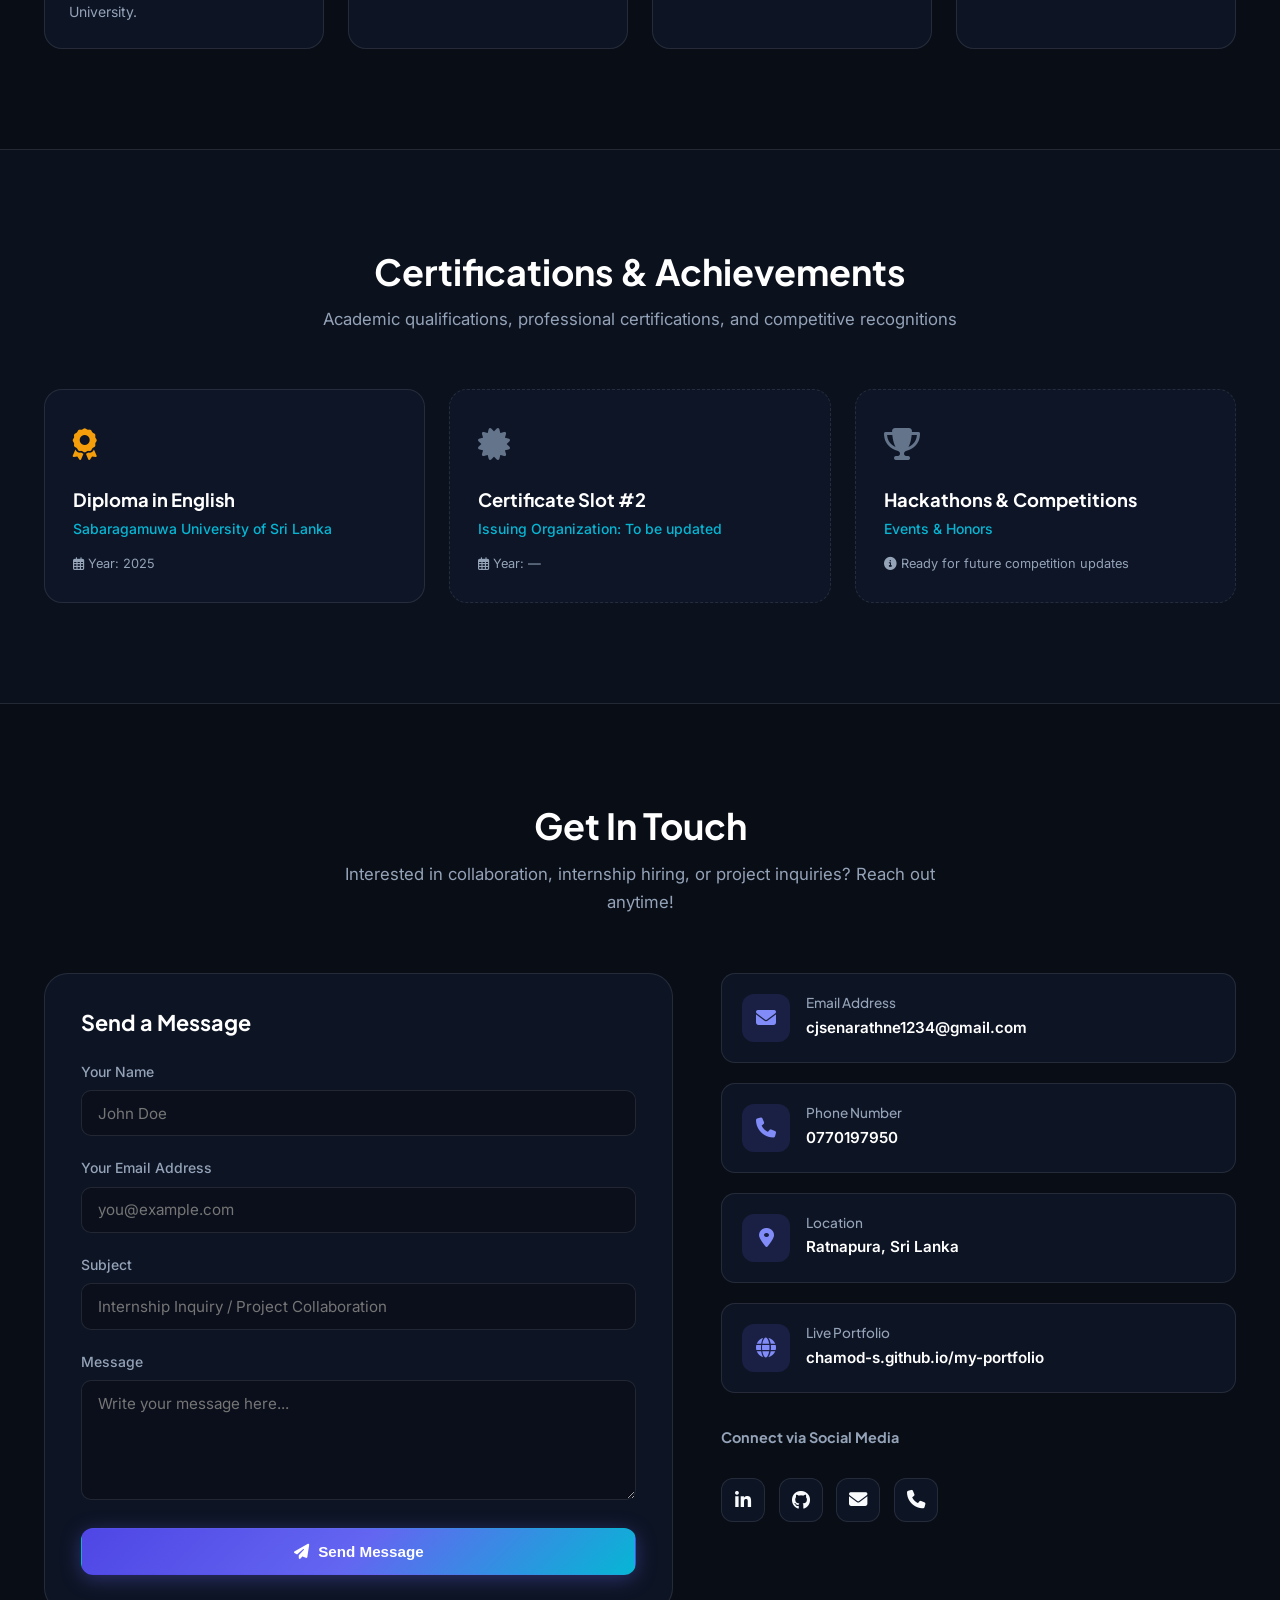
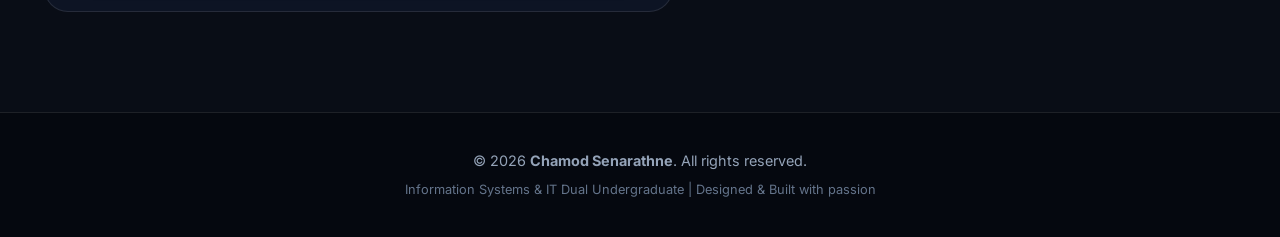
==== commit e4c019a6: "feat: overhaul portfolio structure with new career focus section, improved navigation, and updated a" ====
--- a/index.html
+++ b/index.html
@@ -3,279 +3,721 @@
 <head>
   <meta charset="UTF-8">
   <meta name="viewport" content="width=device-width, initial-scale=1.0">
-  <title>Chamod Senarathne — Portfolio</title>
-  <link href="https://cdnjs.cloudflare.com/ajax/libs/font-awesome/6.0.0/css/all.min.css" rel="stylesheet">
+  <meta name="description" content="Chamod Senarathne — Information Systems & IT Undergraduate | Software Developer, Web Developer, Data Analyst & QA. Portfolio presenting projects, skills, education, and experience.">
+  <meta name="keywords" content="Chamod Senarathne, Portfolio, Information Systems, Software Developer, Web Developer, Data Analyst, Sabaragamuwa University, University of Moratuwa, RouteMe">
+  <meta name="author" content="Chamod Senarathne">
+  <title>Chamod Senarathne — Portfolio | IS & IT Undergraduate</title>
+
+  <!-- Favicon CS Monogram -->
+  <link rel="icon" type="image/svg+xml" href="favicon.svg">
+  <link rel="shortcut icon" href="favicon.svg">
+
+  <!-- Google Fonts & Font Awesome -->
+  <link rel="preconnect" href="https://fonts.googleapis.com">
+  <link rel="preconnect" href="https://fonts.gstatic.com" crossorigin>
+  <link href="https://fonts.googleapis.com/css2?family=Inter:wght@300;400;500;600;700&family=Plus+Jakarta+Sans:wght@400;500;600;700;800&display=swap" rel="stylesheet">
+  <link href="https://cdnjs.cloudflare.com/ajax/libs/font-awesome/6.4.0/css/all.min.css" rel="stylesheet">
+  
   <link rel="stylesheet" href="style.css">
 </head>
 <body>
+
   <!-- Loading Screen -->
   <div class="loading-screen" id="loadingScreen">
-      <div class="loader"></div>
+    <div class="loader"></div>
   </div>
 
-  <!-- Header -->
-  <header class="header">
-      <div class="container">
-          <div class="header-content">
-              <a href="#home" class="logo">Chamod Senarathne</a>
-              <button class="menu-toggle" id="menuToggle">
-                  <i class="fas fa-bars"></i>
-              </button>
-              <nav class="nav" id="nav">
-                  <a href="#home">Home</a>
-                  <a href="#about">About</a>
-                  <a href="#projects">Projects</a>
-                  <a href="#skills">Skills</a>
-                  <a href="#contact">Contact</a>
-              </nav>
-          </div>
-      </div>
+  <!-- Header Navigation -->
+  <header class="header" id="header">
+    <div class="container">
+      <div class="header-content">
+        <a href="#home" class="logo">
+          <span>Chamod</span><span class="gradient-text">.dev</span>
+        </a>
+        
+        <button class="menu-toggle" id="menuToggle" aria-label="Toggle navigation menu">
+          <i class="fas fa-bars"></i>
+        </button>
+        
+        <nav class="nav" id="nav">
+          <a href="#home" class="active">Home</a>
+          <a href="#targets">Career Focus</a>
+          <a href="#about">About & Edu</a>
+          <a href="#skills">Skills</a>
+          <a href="#projects">Projects</a>
+          <a href="#experience">Experience</a>
+          <a href="#leadership">Activities</a>
+          <a href="#contact" class="nav-cta">Contact Me</a>
+        </nav>
+      </div>
+    </div>
   </header>
 
   <!-- Hero Section -->
   <section id="home" class="hero">
-      <div class="particles" id="particles"></div>
-      <div class="container">
-          <div class="hero-content">
-              <div class="hero-text">
-                  <h1>Chamod Senarathne</h1>
-                  <p class="subtitle">Mobile Developer / Fullstack Developer / Web Developer</p>
-                  <p class="description">
-                      Undergraduate Student at Faculty of Computing, Sabaragamuwa University — 
-                      also pursuing Bachelor of Information Technology at University of Moratuwa.
-                  </p>
-                  <div class="cta-buttons">
-                      <a href="#projects" class="btn btn-primary">
-                          <i class="fas fa-rocket"></i>
-                          View Projects
-                      </a>
-                      <a href="#contact" class="btn btn-outline">
-                          <i class="fas fa-envelope"></i>
-                          Contact Me
-                      </a>
-                  </div>
+    <div class="particles" id="particles"></div>
+    <div class="container">
+      <div class="hero-content">
+        
+        <div class="hero-text">
+          <div class="hero-badge">
+            <span class="status-dot"></span>
+            <span>Open for Internship Opportunities (2025/2026)</span>
+          </div>
+          
+          <h1>Hi, I'm <span class="gradient-text" id="typedName">Chamod Senarathne</span></h1>
+          
+          <p class="subtitle">
+            <i class="fas fa-code"></i>
+            <span>Software & Web Developer | Data & QA Analyst</span>
+          </p>
+          
+          <p class="description">
+            Dual-undergraduate pursuing <strong>BSc (Hons) in Information Systems</strong> at 
+            Sabaragamuwa University of Sri Lanka and <strong>Bachelor of IT</strong> at University of Moratuwa.
+            Passionate about building scalable web apps, data-driven systems, and intuitive user experiences.
+          </p>
+          
+          <div class="hero-info-pills">
+            <span class="info-pill"><i class="fas fa-location-dot"></i> Ratnapura, Sri Lanka</span>
+            <span class="info-pill"><i class="fas fa-graduation-cap"></i> SUSL & UoM Undergraduate</span>
+            <span class="info-pill"><i class="fas fa-user-check"></i> Agile & Scrum Practitioner</span>
+          </div>
+          
+          <div class="cta-buttons">
+            <a href="#projects" class="btn btn-primary">
+              <i class="fas fa-rocket"></i> View Featured Projects
+            </a>
+            <a href="#contact" class="btn btn-outline">
+              <i class="fas fa-envelope"></i> Contact Me
+            </a>
+            <a href="https://github.com/chamod-s" target="_blank" rel="noopener" class="btn btn-outline btn-icon" title="GitHub Profile">
+              <i class="fab fa-github"></i>
+            </a>
+            <a href="https://www.linkedin.com/in/chamod-senarathne" target="_blank" rel="noopener" class="btn btn-outline btn-icon" title="LinkedIn Profile">
+              <i class="fab fa-linkedin-in"></i>
+            </a>
+          </div>
+        </div>
+        
+        <div class="hero-card">
+          <div class="hero-card-inner">
+            <div class="avatar-wrapper">
+              <div class="avatar-ring"></div>
+              <img src="profile.jpg?v=2" alt="Chamod Senarathne" class="avatar-img">
+            </div>
+            
+            <h3>Chamod Senarathne</h3>
+            <p class="hero-card-sub">IS & IT Dual Undergraduate</p>
+            <p>Combining technological innovation with strategic problem-solving to engineer efficient digital products.</p>
+            
+            <div class="hero-tags">
+              <span class="hero-tag">Full Stack</span>
+              <span class="hero-tag">Data & QA</span>
+              <span class="hero-tag">Mobile Dev</span>
+              <span class="hero-tag">Project Mgmt</span>
+            </div>
+          </div>
+        </div>
+
+      </div>
+    </div>
+  </section>
+
+  <!-- Career / Internship Target Areas Section -->
+  <section id="targets" class="section section-alt">
+    <div class="container">
+      <h2 class="section-title">Career & Internship Focus</h2>
+      <p class="section-subtitle">Target domains where I apply technical knowledge, structured methodology, and analytical thinking</p>
+      
+      <div class="targets-grid">
+        
+        <div class="target-card">
+          <div class="target-icon"><i class="fas fa-laptop-code"></i></div>
+          <h3>Software Development</h3>
+          <p>Architecting efficient logic, clean code, and object-oriented backend solutions using Java, C#, Python, and modern frameworks.</p>
+        </div>
+
+        <div class="target-card">
+          <div class="target-icon"><i class="fas fa-globe"></i></div>
+          <h3>Web Development</h3>
+          <p>Designing responsive, high-performance web applications using React, Next.js, TypeScript, Node.js, Express, and modern CSS.</p>
+        </div>
+
+        <div class="target-card">
+          <div class="target-icon"><i class="fas fa-chart-pie"></i></div>
+          <h3>Data Analysis</h3>
+          <p>Extracting actionable business insights using Python, Pandas, Power BI, SQL databases, and interactive analytics reporting.</p>
+        </div>
+
+        <div class="target-card">
+          <div class="target-icon"><i class="fas fa-database"></i></div>
+          <h3>Data Engineering</h3>
+          <p>Designing scalable relational and NoSQL database schemas, queries, pipelines, and data storage workflows.</p>
+        </div>
+
+        <div class="target-card">
+          <div class="target-icon"><i class="fas fa-vial"></i></div>
+          <h3>Quality Assurance & Testing</h3>
+          <p>Executing structured manual test suites, API verification with Postman, writing detailed test cases, and quality verification.</p>
+        </div>
+
+        <div class="target-card">
+          <div class="target-icon"><i class="fas fa-diagram-project"></i></div>
+          <h3>Business Analysis / IS</h3>
+          <p>Bridging technology with business processes through requirements modeling, system architecture analysis, and functional specs.</p>
+        </div>
+
+        <div class="target-card">
+          <div class="target-icon"><i class="fas fa-tasks"></i></div>
+          <h3>Project Management</h3>
+          <p>Leading technical teams, managing sprints, scope, resource planning, and timeline execution using Agile & Scrum frameworks.</p>
+        </div>
+
+      </div>
+    </div>
+  </section>
+
+  <!-- About & Education Section -->
+  <section id="about" class="section">
+    <div class="container">
+      <h2 class="section-title">Education & Profile</h2>
+      <p class="section-subtitle">Academic trajectory, language competencies, and personal capabilities</p>
+      
+      <div class="about-grid">
+        
+        <!-- Education Timeline -->
+        <div>
+          <h3 style="font-size: 1.4rem; margin-bottom: 1.5rem; color: #fff;">
+            <i class="fas fa-graduation-cap" style="color: var(--primary-light); margin-right: 0.5rem;"></i>
+            Education Pathway
+          </h3>
+          
+          <div class="timeline">
+            
+            <div class="timeline-item">
+              <div class="timeline-dot"></div>
+              <div class="timeline-content">
+                <span class="timeline-date">2024 — 2028 (Expected)</span>
+                <h3>BSc (Hons) in Information Systems</h3>
+                <p class="timeline-institution">Sabaragamuwa University of Sri Lanka</p>
+                <p class="timeline-status">Currently in <strong>Semester V</strong> | Faculty of Computing</p>
               </div>
-              <div class="hero-card">
-                  <div class="profile-card">
-                      <div class="avatar">CS</div>
-                      <h3>Hi — I'm Chamod</h3>
-                      <p>Passionate about building beautiful and functional digital experiences — web & mobile.</p>
-                      <div class="tags">
-                          <span class="tag">Web Design</span>
-                          <span class="tag">Mobile App</span>
-                          <span class="tag">Fullstack</span>
-                      </div>
-                  </div>
+            </div>
+
+            <div class="timeline-item">
+              <div class="timeline-dot"></div>
+              <div class="timeline-content">
+                <span class="timeline-date">2025 — 2028 (Expected)</span>
+                <h3>Bachelor of Information Technology (BIT)</h3>
+                <p class="timeline-institution">University of Moratuwa</p>
+                <p class="timeline-status">Currently at <strong>Higher Diploma Level</strong></p>
               </div>
-          </div>
-      </div>
-  </section>
-
-  <!-- About Section -->
-  <section id="about" class="section">
-      <div class="container">
-          <h2 class="section-title">About Me</h2>
-          <p class="section-subtitle">Passionate developer creating amazing digital experiences</p>
-          <div class="about-content">
-              <div class="about-text">
-                  <p>
-                      I'm an undergraduate student at the Faculty of Computing, Sabaragamuwa University,
-                      and I am also pursuing the Bachelor of Information Technology degree program at the
-                      University of Moratuwa. I develop mobile apps, build responsive websites, and enjoy
-                      full-stack development.
-                  </p>
-                  <p>
-                      I combine clean design with robust code to deliver useful products that make a difference.
-                      My passion lies in creating seamless user experiences and solving complex problems through
-                      innovative solutions.
-                  </p>
-                  <ul class="about-list">
-                      <li><strong>Role:</strong> Mobile Developer / Fullstack Developer / Web Developer</li>
-                      <li><strong>Interests:</strong> UI/UX, Performance, Accessibility, Cross-platform Apps</li>
-                      <li><strong>Focus:</strong> Modern Web Technologies, Mobile Development</li>
-                  </ul>
+            </div>
+
+            <div class="timeline-item">
+              <div class="timeline-dot"></div>
+              <div class="timeline-content">
+                <span class="timeline-date">2023 — 2024</span>
+                <h3>Diploma in English</h3>
+                <p class="timeline-institution">Sabaragamuwa University of Sri Lanka</p>
+                <p class="timeline-status">Successfully Completed</p>
               </div>
-              <div class="stats-grid">
-                  <div class="stat">
-                      <div class="stat-value">3+</div>
-                      <div class="stat-label">Years Learning</div>
-                  </div>
-                  <div class="stat">
-                      <div class="stat-value">10+</div>
-                      <div class="stat-label">Personal Projects</div>
-                  </div>
-                  <div class="stat">
-                      <div class="stat-value">6</div>
-                      <div class="stat-label">Technologies</div>
-                  </div>
+            </div>
+
+          </div>
+        </div>
+
+        <!-- Languages & Soft Skills -->
+        <div>
+          <div class="about-card">
+            <h3><i class="fas fa-language"></i> Languages</h3>
+            <div class="lang-tags">
+              <div class="skill-chip">
+                <i class="fas fa-check-circle"></i>
+                <span><strong>Sinhala:</strong> Native / Fluent</span>
               </div>
-          </div>
-      </div>
+              <div class="skill-chip">
+                <i class="fas fa-check-circle"></i>
+                <span><strong>English:</strong> Upper-Intermediate</span>
+              </div>
+            </div>
+          </div>
+
+          <div class="about-card">
+            <h3><i class="fas fa-brain"></i> Professional Soft Skills</h3>
+            <div class="soft-skills-cloud">
+              <span class="skill-chip"><i class="fas fa-comments"></i> Communication</span>
+              <span class="skill-chip"><i class="fas fa-users"></i> Teamwork & Collaboration</span>
+              <span class="skill-chip"><i class="fas fa-lightbulb"></i> Problem Solving</span>
+              <span class="skill-chip"><i class="fas fa-clock"></i> Time Management</span>
+              <span class="skill-chip"><i class="fas fa-crown"></i> Leadership</span>
+              <span class="skill-chip"><i class="fas fa-display"></i> Presentation Skills</span>
+              <span class="skill-chip"><i class="fas fa-arrows-rotate"></i> Adaptability</span>
+              <span class="skill-chip"><i class="fas fa-magnifying-glass"></i> Critical Thinking</span>
+              <span class="skill-chip"><i class="fas fa-list-check"></i> Project Coordination</span>
+            </div>
+          </div>
+
+        </div>
+
+      </div>
+    </div>
+  </section>
+
+  <!-- Technical Skills Section -->
+  <section id="skills" class="section section-alt">
+    <div class="container">
+      <h2 class="section-title">Technical Skill Matrix</h2>
+      <p class="section-subtitle">Comprehensive overview of technical stack, languages, tools, and methodologies</p>
+      
+      <div class="skills-container">
+        
+        <!-- Category 1: Programming Languages -->
+        <div class="skill-category-card">
+          <div class="category-header">
+            <i class="fas fa-code"></i>
+            <h3>Programming Languages</h3>
+          </div>
+          <div class="skill-badge-list">
+            <span class="skill-badge"><i class="fab fa-java" style="color: #ed8b00;"></i> Java</span>
+            <span class="skill-badge"><i class="fab fa-js" style="color: #f7df1e;"></i> JavaScript</span>
+            <span class="skill-badge"><i class="fab fa-js" style="color: #3178c6;"></i> TypeScript</span>
+            <span class="skill-badge"><i class="fab fa-python" style="color: #3776ab;"></i> Python</span>
+            <span class="skill-badge"><i class="fas fa-c" style="color: #a8b9cc;"></i> C</span>
+            <span class="skill-badge"><i class="fas fa-code" style="color: #9b4f96;"></i> C#</span>
+          </div>
+        </div>
+
+        <!-- Category 2: Web Development -->
+        <div class="skill-category-card">
+          <div class="category-header">
+            <i class="fas fa-layer-group"></i>
+            <h3>Web Development</h3>
+          </div>
+          <div class="skill-badge-list">
+            <span class="skill-badge"><i class="fab fa-html5" style="color: #e34f26;"></i> HTML5</span>
+            <span class="skill-badge"><i class="fab fa-css3-alt" style="color: #1572b6;"></i> CSS3</span>
+            <span class="skill-badge"><i class="fab fa-react" style="color: #61dafb;"></i> React.js</span>
+            <span class="skill-badge"><i class="fas fa-N" style="color: #000000;"></i> Next.js</span>
+            <span class="skill-badge"><i class="fab fa-node-js" style="color: #339933;"></i> Node.js</span>
+            <span class="skill-badge"><i class="fas fa-server" style="color: #828282;"></i> Express.js</span>
+          </div>
+        </div>
+
+        <!-- Category 3: Mobile Development -->
+        <div class="skill-category-card">
+          <div class="category-header">
+            <i class="fas fa-mobile-screen-button"></i>
+            <h3>Mobile Development</h3>
+          </div>
+          <div class="skill-badge-list">
+            <span class="skill-badge"><i class="fas fa-mobile-alt" style="color: #02569b;"></i> Flutter</span>
+            <span class="skill-badge"><i class="fab fa-react" style="color: #61dafb;"></i> React Native</span>
+          </div>
+        </div>
+
+        <!-- Category 4: Databases -->
+        <div class="skill-category-card">
+          <div class="category-header">
+            <i class="fas fa-database"></i>
+            <h3>Databases</h3>
+          </div>
+          <div class="skill-badge-list">
+            <span class="skill-badge"><i class="fas fa-database" style="color: #4479a1;"></i> MySQL</span>
+            <span class="skill-badge"><i class="fas fa-table" style="color: #00758f;"></i> Standard SQL</span>
+            <span class="skill-badge"><i class="fas fa-database" style="color: #336791;"></i> PostgreSQL</span>
+            <span class="skill-badge"><i class="fas fa-leaf" style="color: #47a248;"></i> MongoDB</span>
+          </div>
+        </div>
+
+        <!-- Category 5: Data & Analytics -->
+        <div class="skill-category-card">
+          <div class="category-header">
+            <i class="fas fa-chart-simple"></i>
+            <h3>Data & Analytics</h3>
+          </div>
+          <div class="skill-badge-list">
+            <span class="skill-badge"><i class="fas fa-chart-bar" style="color: #f2c811;"></i> Power BI</span>
+            <span class="skill-badge"><i class="fas fa-file-excel" style="color: #107c41;"></i> Advanced Excel</span>
+            <span class="skill-badge"><i class="fab fa-python" style="color: #150458;"></i> Pandas</span>
+            <span class="skill-badge"><i class="fas fa-chart-line" style="color: #00a8e8;"></i> Data Visualization</span>
+          </div>
+        </div>
+
+        <!-- Category 6: QA & Software Testing -->
+        <div class="skill-category-card">
+          <div class="category-header">
+            <i class="fas fa-bug"></i>
+            <h3>QA & Software Testing</h3>
+          </div>
+          <div class="skill-badge-list">
+            <span class="skill-badge"><i class="fas fa-vial" style="color: #06b6d4;"></i> Manual Testing</span>
+            <span class="skill-badge"><i class="fas fa-clipboard-list" style="color: #8b5cf6;"></i> Test Case Creation</span>
+            <span class="skill-badge"><i class="fas fa-paper-plane" style="color: #ff6c37;"></i> Postman</span>
+            <span class="skill-badge"><i class="fas fa-network-wired" style="color: #06b6d4;"></i> API Verification</span>
+          </div>
+        </div>
+
+        <!-- Category 7: PM & Developer Tools -->
+        <div class="skill-category-card" style="grid-column: 1 / -1;">
+          <div class="category-header">
+            <i class="fas fa-toolbox"></i>
+            <h3>Project Management & Developer Tools</h3>
+          </div>
+          <div class="skill-badge-list">
+            <span class="skill-badge"><i class="fas fa-sync" style="color: #6366f1;"></i> Agile & Scrum</span>
+            <span class="skill-badge"><i class="fas fa-calendar-check" style="color: #10b981;"></i> Project Planning</span>
+            <span class="skill-badge"><i class="fab fa-git-alt" style="color: #f05032;"></i> Git</span>
+            <span class="skill-badge"><i class="fab fa-github" style="color: #ffffff;"></i> GitHub</span>
+            <span class="skill-badge"><i class="fas fa-code" style="color: #007acc;"></i> VS Code</span>
+            <span class="skill-badge"><i class="fab fa-figma" style="color: #f24e1e;"></i> Figma</span>
+          </div>
+        </div>
+
+      </div>
+    </div>
   </section>
 
   <!-- Projects Section -->
   <section id="projects" class="section">
-      <div class="container">
-          <h2 class="section-title">My Projects</h2>
-          <p class="section-subtitle">Selected project types I work on</p>
-          <div class="projects-grid">
-              <div class="project-card">
-                  <div class="project-image"></div>
-                  <div class="project-body">
-                      <h3>Web Design</h3>
-                      <p>
-                          Responsive websites, landing pages, portfolios and online stores with 
-                          modern UI and accessibility in mind.
-                      </p>
-                      <a href="#contact" class="project-link">
-                          Get in touch
-                          <i class="fas fa-arrow-right"></i>
-                      </a>
-                  </div>
-              </div>
-              <div class="project-card">
-                  <div class="project-image"></div>
-                  <div class="project-body">
-                      <h3>Mobile App</h3>
-                      <p>
-                          Cross-platform mobile apps and native-feeling experiences for Android 
-                          and iOS using modern toolsets and clean architecture.
-                      </p>
-                      <a href="#contact" class="project-link">
-                          Discuss a project
-                          <i class="fas fa-arrow-right"></i>
-                      </a>
-                  </div>
-              </div>
-              <div class="project-card">
-                  <div class="project-image"></div>
-                  <div class="project-body">
-                      <h3>Full Stack Solutions</h3>
-                      <p>
-                          End-to-end web applications with robust backend systems, 
-                          modern frontend frameworks, and seamless user experiences.
-                      </p>
-                      <a href="#contact" class="project-link">
-                          Learn more
-                          <i class="fas fa-arrow-right"></i>
-                      </a>
-                  </div>
-              </div>
-          </div>
-      </div>
-  </section>
-
-  <!-- Skills Section -->
-  <section id="skills" class="section">
-      <div class="container">
-          <h2 class="section-title">Skills</h2>
-          <p class="section-subtitle">Languages & technologies I use</p>
-          <div class="skills-grid">
-              <div class="skill">
-                  <h4>HTML <span>95%</span></h4>
-                  <div class="skill-progress">
-                      <div class="skill-bar" style="--progress: 95%"></div>
-                  </div>
-              </div>
-              <div class="skill">
-                  <h4>CSS <span>90%</span></h4>
-                  <div class="skill-progress">
-                      <div class="skill-bar" style="--progress: 90%"></div>
-                  </div>
-              </div>
-              <div class="skill">
-                  <h4>JavaScript <span>85%</span></h4>
-                  <div class="skill-progress">
-                      <div class="skill-bar" style="--progress: 85%"></div>
-                  </div>
-              </div>
-              <div class="skill">
-                  <h4>Java <span>75%</span></h4>
-                  <div class="skill-progress">
-                      <div class="skill-bar" style="--progress: 75%"></div>
-                  </div>
-              </div>
-              <div class="skill">
-                  <h4>Python <span>80%</span></h4>
-                  <div class="skill-progress">
-                      <div class="skill-bar" style="--progress: 80%"></div>
-                  </div>
-              </div>
-              <div class="skill">
-                  <h4>C++ <span>70%</span></h4>
-                  <div class="skill-progress">
-                      <div class="skill-bar" style="--progress: 70%"></div>
-                  </div>
-              </div>
-          </div>
-      </div>
+    <div class="container">
+      <h2 class="section-title">Projects Showcase</h2>
+      <p class="section-subtitle">Real-world applications engineered with modern stack, team leadership, and modular development</p>
+
+      <!-- Featured Main Project: RouteMe -->
+      <div class="featured-project">
+        <span class="project-featured-badge">Featured Project</span>
+        
+        <div class="featured-content">
+          <div>
+            <div class="project-title-area">
+              <i class="fas fa-bus"></i>
+              <h3>RouteMe – Real-Time Bus Tracking System</h3>
+            </div>
+            
+            <div class="project-role-tag">
+              <i class="fas fa-user-gear"></i> Role: Project Manager & Core Fullstack Developer
+            </div>
+            
+            <p class="project-desc">
+              RouteMe is an integrated real-time transit tracking and administration application built to optimize suburban bus commute navigation and fleet dispatching.
+            </p>
+            
+            <div class="project-contribution">
+              <strong><i class="fas fa-star" style="color: #f59e0b;"></i> Key Contributions:</strong> Serves as <strong>Project Manager (PM)</strong> overseeing agile sprint delivery, while personally engineering the core <strong>RouteFinder module</strong> and participating across full-stack component integrations.
+            </div>
+            
+            <div class="tech-stack">
+              <span class="tech-tag">React</span>
+              <span class="tech-tag">Node.js</span>
+              <span class="tech-tag">TypeScript</span>
+              <span class="tech-tag">Express.js</span>
+              <span class="tech-tag">REST API</span>
+              <span class="tech-tag">Agile Management</span>
+            </div>
+            
+            <div class="project-links">
+              <a href="https://routeme-admin-web-frontend.onrender.com/" target="_blank" rel="noopener" class="btn btn-primary">
+                <i class="fas fa-external-link-alt"></i> Live Admin Demo
+              </a>
+              <a href="https://github.com/RouteMe-Transit" target="_blank" rel="noopener" class="btn btn-outline">
+                <i class="fab fa-github"></i> GitHub Repository
+              </a>
+            </div>
+          </div>
+          
+          <div class="project-preview-card">
+            <i class="fas fa-map-location-dot preview-icon"></i>
+            <h4 style="color: #fff; margin-bottom: 0.5rem;">RouteFinder Engine</h4>
+            <p style="font-size: 0.85rem; color: var(--text-muted);">Real-time transit algorithm & live bus location dashboard</p>
+          </div>
+        </div>
+      </div>
+
+      <!-- Other Projects Grid (Structure for Future Updates) -->
+      <h3 style="font-size: 1.5rem; color: #fff; margin-bottom: 1.5rem; text-align: center;">Other Projects</h3>
+      
+      <div class="projects-grid">
+        
+        <!-- Project Card 1 Placeholder -->
+        <div class="project-card">
+          <div>
+            <div class="project-status"><i class="fas fa-spinner fa-spin"></i> Upcoming / In Development</div>
+            <h3>Project 1 — Fullstack Web App</h3>
+            <p>Innovative web solution designed for streamlined data management and user interaction. Built with modern web architecture.</p>
+          </div>
+          <div>
+            <div class="tech-stack">
+              <span class="tech-tag">React</span>
+              <span class="tech-tag">Node.js</span>
+              <span class="tech-tag">SQL</span>
+            </div>
+            <a href="#contact" class="btn btn-outline" style="width: 100%; font-size: 0.85rem;">
+              <i class="fas fa-plus-circle"></i> Details to be updated
+            </a>
+          </div>
+        </div>
+
+        <!-- Project Card 2 Placeholder -->
+        <div class="project-card">
+          <div>
+            <div class="project-status"><i class="fas fa-spinner fa-spin"></i> Upcoming / In Development</div>
+            <h3>Project 2 — Mobile Application</h3>
+            <p>Cross-platform mobile application focused on high performance, clean UI, and real-time backend synchronization.</p>
+          </div>
+          <div>
+            <div class="tech-stack">
+              <span class="tech-tag">Flutter</span>
+              <span class="tech-tag">Firebase</span>
+              <span class="tech-tag">Dart</span>
+            </div>
+            <a href="#contact" class="btn btn-outline" style="width: 100%; font-size: 0.85rem;">
+              <i class="fas fa-plus-circle"></i> Details to be updated
+            </a>
+          </div>
+        </div>
+
+        <!-- Project Card 3 Placeholder -->
+        <div class="project-card">
+          <div>
+            <div class="project-status"><i class="fas fa-spinner fa-spin"></i> Upcoming / In Development</div>
+            <h3>Project 3 — Analytics & QA Pipeline</h3>
+            <p>Data analytics dashboard and automated API testing suite built for system validation and performance tracking.</p>
+          </div>
+          <div>
+            <div class="tech-stack">
+              <span class="tech-tag">Python</span>
+              <span class="tech-tag">Power BI</span>
+              <span class="tech-tag">Postman</span>
+            </div>
+            <a href="#contact" class="btn btn-outline" style="width: 100%; font-size: 0.85rem;">
+              <i class="fas fa-plus-circle"></i> Details to be updated
+            </a>
+          </div>
+        </div>
+
+      </div>
+
+    </div>
+  </section>
+
+  <!-- Work Experience Section -->
+  <section id="experience" class="section section-alt">
+    <div class="container">
+      <h2 class="section-title">Professional Experience</h2>
+      <p class="section-subtitle">Practical industry experience in operational management, data accuracy, and inventory records</p>
+      
+      <div style="max-width: 850px; margin: 0 auto;">
+        <div class="exp-card">
+          <div class="exp-header">
+            <div>
+              <h3 class="exp-role"><i class="fas fa-briefcase" style="color: var(--primary-light); margin-right: 0.5rem;"></i> Data Entry Assistant</h3>
+              <p class="exp-company">Chello Dairy Products PVT LTD — Malwatta, Godakawela</p>
+            </div>
+            <span class="exp-date">March 2023 — April 2024</span>
+          </div>
+          <ul class="exp-list">
+            <li>Managed daily stores inventory data entry, stock level logging, and dispatch records with high accuracy.</li>
+            <li>Maintained structured digital databases for raw materials, finished goods, and supplier documentation.</li>
+            <li>Collaborated with inventory supervisors to verify stock reconciliations and streamline operational records.</li>
+          </ul>
+        </div>
+      </div>
+
+    </div>
+  </section>
+
+  <!-- University Leadership & Extracurricular Activities -->
+  <section id="leadership" class="section">
+    <div class="container">
+      <h2 class="section-title">Leadership & Extracurriculars</h2>
+      <p class="section-subtitle">Active university engagement, community leadership, finance management, and volunteering</p>
+      
+      <div class="activities-grid">
+        
+        <div class="activity-card">
+          <div class="activity-icon"><i class="fas fa-coins"></i></div>
+          <h4>Finance Vice Chair</h4>
+          <p><strong>Career Compass 2026 — SUSL</strong></p>
+          <p style="margin-top: 0.5rem;">Managing financial planning, budgeting, sponsorship allocations, and fiscal reporting for the flagship career guidance initiative at Sabaragamuwa University.</p>
+        </div>
+
+        <div class="activity-card">
+          <div class="activity-icon"><i class="fas fa-users-gear"></i></div>
+          <h4>Rotaract Club</h4>
+          <p><strong>Active Member & Volunteer</strong></p>
+          <p style="margin-top: 0.5rem;">Participating in youth empowerment projects, professional development workshops, and community service initiatives.</p>
+        </div>
+
+        <div class="activity-card">
+          <div class="activity-icon"><i class="fas fa-hands-holding-child"></i></div>
+          <h4>Leo Club</h4>
+          <p><strong>Active Member & Volunteer</strong></p>
+          <p style="margin-top: 0.5rem;">Engaging in social welfare programs, environmental sustainability initiatives, and team leadership events.</p>
+        </div>
+
+        <div class="activity-card">
+          <div class="activity-icon"><i class="fas fa-code-branch"></i></div>
+          <h4>STEMUp Educational Foundation</h4>
+          <p><strong>Code Club Volunteer</strong></p>
+          <p style="margin-top: 0.5rem;">Volunteering to inspire school students in computer science, foundational programming, and IT literacy across Sri Lanka.</p>
+        </div>
+
+      </div>
+    </div>
+  </section>
+
+  <!-- Certifications & Achievements Section -->
+  <section id="certifications" class="section section-alt">
+    <div class="container">
+      <h2 class="section-title">Certifications & Achievements</h2>
+      <p class="section-subtitle">Academic qualifications, professional certifications, and competitive recognitions</p>
+      
+      <div class="certs-grid">
+        
+        <div class="cert-card">
+          <div class="cert-icon"><i class="fas fa-award"></i></div>
+          <h4>Diploma in English</h4>
+          <p class="cert-issuer">Sabaragamuwa University of Sri Lanka</p>
+          <p class="cert-year"><i class="far fa-calendar-alt"></i> Year: 2025</p>
+        </div>
+
+        <div class="cert-card placeholder">
+          <div class="cert-icon" style="color: var(--text-dark-muted);"><i class="fas fa-certificate"></i></div>
+          <h4>Certificate Slot #2</h4>
+          <p class="cert-issuer">Issuing Organization: To be updated</p>
+          <p class="cert-year"><i class="far fa-calendar-alt"></i> Year: —</p>
+        </div>
+
+        <div class="cert-card placeholder">
+          <div class="cert-icon" style="color: var(--text-dark-muted);"><i class="fas fa-trophy"></i></div>
+          <h4>Hackathons & Competitions</h4>
+          <p class="cert-issuer">Events & Honors</p>
+          <p class="cert-year"><i class="fas fa-info-circle"></i> Ready for future competition updates</p>
+        </div>
+
+      </div>
+    </div>
   </section>
 
   <!-- Contact Section -->
-  <section id="contact" class="section contact">
-      <div class="container">
-          <h2 class="section-title">Contact Me</h2>
-          <p class="section-subtitle">Let's work together on your next project</p>
-          <div class="contact-content">
-              <div class="contact-form">
-                  <form id="contactForm">
-                      <div class="form-group">
-                          <label for="name">Name</label>
-                          <input type="text" id="name" name="name" placeholder="Your name" required>
-                      </div>
-                      <div class="form-group">
-                          <label for="email">Email</label>
-                          <input type="email" id="email" name="email" placeholder="you@example.com" required>
-                      </div>
-                      <div class="form-group">
-                          <label for="message">Message</label>
-                          <textarea id="message" name="message" rows="5" placeholder="Write your message..." required></textarea>
-                      </div>
-                      <button type="submit" class="btn btn-primary">
-                          <i class="fas fa-paper-plane"></i>
-                          Send Message
-                      </button>
-                  </form>
-              </div>
-              <div class="contact-info">
-                  <div class="info-card">
-                      <h3>Quick Info</h3>
-                      <p><strong>Name:</strong> Chamod Senarathne</p>
-                      <p><strong>Role:</strong> Mobile Developer / Fullstack Developer</p>
-                      <p><strong>University:</strong> Faculty of Computing, Sabaragamuwa University</p>
-                      <p><strong>Also pursuing:</strong> Bachelor of IT — University of Moratuwa</p>
-                      
-                      <div class="social-links">
-                          <a href="#" class="social-link" title="Facebook">
-                              <i class="fab fa-facebook-f"></i>
-                          </a>
-                          <a href="#" class="social-link" title="LinkedIn">
-                              <i class="fab fa-linkedin-in"></i>
-                          </a>
-                          <a href="#" class="social-link" title="GitHub">
-                              <i class="fab fa-github"></i>
-                          </a>
-                          <a href="#" class="social-link" title="WhatsApp">
-                              <i class="fab fa-whatsapp"></i>
-                          </a>
-                      </div>
-                  </div>
-              </div>
-          </div>
-      </div>
+  <section id="contact" class="section">
+    <div class="container">
+      <h2 class="section-title">Get In Touch</h2>
+      <p class="section-subtitle">Interested in collaboration, internship hiring, or project inquiries? Reach out anytime!</p>
+      
+      <div class="contact-grid">
+        
+        <!-- Contact Form -->
+        <div class="contact-card">
+          <h3>Send a Message</h3>
+          <form id="contactForm" novalidate>
+            <div class="form-group">
+              <label for="name">Your Name</label>
+              <input type="text" id="name" name="name" class="form-control" placeholder="John Doe" required>
+            </div>
+            
+            <div class="form-group">
+              <label for="email">Your Email Address</label>
+              <input type="email" id="email" name="email" class="form-control" placeholder="you@example.com" required>
+            </div>
+            
+            <div class="form-group">
+              <label for="subject">Subject</label>
+              <input type="text" id="subject" name="subject" class="form-control" placeholder="Internship Inquiry / Project Collaboration" required>
+            </div>
+            
+            <div class="form-group">
+              <label for="message">Message</label>
+              <textarea id="message" name="message" class="form-control" placeholder="Write your message here..." required></textarea>
+            </div>
+            
+            <button type="submit" class="btn btn-primary" style="width: 100%;">
+              <i class="fas fa-paper-plane"></i> Send Message
+            </button>
+          </form>
+        </div>
+
+        <!-- Contact Info -->
+        <div class="contact-info-list">
+          
+          <div class="info-item">
+            <div class="info-icon"><i class="fas fa-envelope"></i></div>
+            <div class="info-details">
+              <h5>Email Address</h5>
+              <a href="mailto:cjsenarathne1234@gmail.com">cjsenarathne1234@gmail.com</a>
+            </div>
+          </div>
+
+          <div class="info-item">
+            <div class="info-icon"><i class="fas fa-phone"></i></div>
+            <div class="info-details">
+              <h5>Phone Number</h5>
+              <a href="tel:0770197950">0770197950</a>
+            </div>
+          </div>
+
+          <div class="info-item">
+            <div class="info-icon"><i class="fas fa-location-dot"></i></div>
+            <div class="info-details">
+              <h5>Location</h5>
+              <p>Ratnapura, Sri Lanka</p>
+            </div>
+          </div>
+
+          <div class="info-item">
+            <div class="info-icon"><i class="fas fa-globe"></i></div>
+            <div class="info-details">
+              <h5>Live Portfolio</h5>
+              <a href="https://chamod-s.github.io/my-portfolio/" target="_blank" rel="noopener">chamod-s.github.io/my-portfolio</a>
+            </div>
+          </div>
+
+          <div style="margin-top: 1rem;">
+            <h5 style="color: var(--text-muted); font-size: 0.9rem; margin-bottom: 0.5rem;">Connect via Social Media</h5>
+            <div class="social-links">
+              <a href="https://www.linkedin.com/in/chamod-senarathne" target="_blank" rel="noopener" class="social-btn" title="LinkedIn">
+                <i class="fab fa-linkedin-in"></i>
+              </a>
+              <a href="https://github.com/chamod-s" target="_blank" rel="noopener" class="social-btn" title="GitHub">
+                <i class="fab fa-github"></i>
+              </a>
+              <a href="mailto:cjsenarathne1234@gmail.com" class="social-btn" title="Email">
+                <i class="fas fa-envelope"></i>
+              </a>
+              <a href="tel:0770197950" class="social-btn" title="Call">
+                <i class="fas fa-phone"></i>
+              </a>
+            </div>
+          </div>
+
+        </div>
+
+      </div>
+    </div>
   </section>
 
   <!-- Footer -->
   <footer class="footer">
-      <div class="container">
-          <p>&copy; <span id="year">2024</span> Chamod Senarathne. All rights reserved.</p>
-      </div>
+    <div class="container">
+      <p>&copy; <span id="year">2026</span> <strong>Chamod Senarathne</strong>. All rights reserved.</p>
+      <p style="margin-top: 0.4rem; font-size: 0.8rem; color: var(--text-dark-muted);">
+        Information Systems & IT Dual Undergraduate | Designed & Built with passion
+      </p>
+    </div>
   </footer>
 
   <!-- Back to Top Button -->
-  <button class="back-to-top" id="backToTop">
-      <i class="fas fa-chevron-up"></i>
+  <button class="back-to-top" id="backToTop" aria-label="Back to Top">
+    <i class="fas fa-arrow-up"></i>
   </button>
+
+  <!-- Notification Toast Container -->
+  <div class="notification-toast" id="notificationToast">
+    <i class="fas fa-check-circle" style="color: #10b981; font-size: 1.25rem;"></i>
+    <span id="toastMessage">Message sent successfully!</span>
+  </div>
 
   <script src="script.js"></script>
 </body>
--- a/style.css
+++ b/style.css
@@ -1,260 +1,114 @@
-/* Reset and Base Styles */
+/* ==========================================================================
+   Chamod Senarathne — Portfolio Design System & Stylesheet
+   ========================================================================== */
+
+@import url('https://fonts.googleapis.com/css2?family=Inter:wght@300;400;500;600;700&family=Plus+Jakarta+Sans:wght@400;500;600;700;800&display=swap');
+
+:root {
+  /* Color Palette */
+  --bg-dark: #090d16;
+  --bg-card: rgba(15, 23, 42, 0.75);
+  --bg-card-hover: rgba(30, 41, 59, 0.85);
+  --bg-light: #f8fafc;
+  
+  --primary: #6366f1;
+  --primary-light: #818cf8;
+  --primary-dark: #4f46e5;
+  --accent: #06b6d4;
+  --accent-secondary: #06b6d4;
+  
+  --text-main: #f8fafc;
+  --text-muted: #94a3b8;
+  --text-dark: #0f172a;
+  --text-dark-muted: #64748b;
+  
+  --border: rgba(255, 255, 255, 0.1);
+  --border-glow: rgba(99, 102, 241, 0.4);
+  
+  /* Gradients */
+  --grad-primary: linear-gradient(135deg, #4f46e5 0%, #6366f1 50%, #06b6d4 100%);
+  --grad-hero: radial-gradient(circle at 50% 20%, rgba(99, 102, 241, 0.15) 0%, rgba(9, 13, 22, 1) 70%);
+  --grad-card: linear-gradient(135deg, rgba(255, 255, 255, 0.05) 0%, rgba(255, 255, 255, 0.01) 100%);
+  --grad-accent: linear-gradient(135deg, #06b6d4 0%, #3b82f6 100%);
+  
+  /* Shadows */
+  --shadow-sm: 0 4px 6px -1px rgba(0, 0, 0, 0.1);
+  --shadow-md: 0 10px 25px -5px rgba(0, 0, 0, 0.3);
+  --shadow-glow: 0 0 30px rgba(99, 102, 241, 0.25);
+  
+  /* Typography */
+  --font-heading: 'Plus Jakarta Sans', sans-serif;
+  --font-body: 'Inter', sans-serif;
+}
+
+/* Reset & Base */
 * {
   margin: 0;
   padding: 0;
   box-sizing: border-box;
 }
+
+html {
+  scroll-behavior: smooth;
+}
+
 body {
-  font-family: Arial, sans-serif;
-  line-height: 1.6;
-  background: #f8f9fa;
-  color: #333;
-}
+  font-family: var(--font-body);
+  background-color: var(--bg-dark);
+  color: var(--text-main);
+  line-height: 1.7;
+  overflow-x: hidden;
+}
+
 .container {
-  width: 90%;
-  max-width: 1200px;
-  margin: auto;
-}
+  max-width: 1240px;
+  margin: 0 auto;
+  padding: 0 1.5rem;
+}
+
 a {
   text-decoration: none;
   color: inherit;
-}
+  transition: all 0.3s ease;
+}
+
+ul {
+  list-style: none;
+}
+
 img {
   max-width: 100%;
+  height: auto;
   display: block;
 }
 
-/* Header */
-.header {
-  background: #222;
-  color: #fff;
-  padding: 15px 0;
-  position: fixed;
-  width: 100%;
-  top: 0;
-  z-index: 1000;
-}
-.header .logo {
-  font-size: 1.5rem;
-  font-weight: bold;
-  color: #fff;
-}
-.nav {
-  display: flex;
-  gap: 20px;
-}
-.nav a {
-  color: #fff;
-  font-weight: 500;
-}
-.menu-toggle {
-  display: none;
-  background: none;
-  border: none;
-  color: #fff;
-  font-size: 1.5rem;
-}
-
-/* Hero Section */
-.hero {
-  background: linear-gradient(to right, #0062E6, #33AEFF);
-  color: #fff;
-  padding: 100px 0;
-  display: flex;
-  align-items: center;
-}
-.hero h1 {
-  font-size: 2.5rem;
-  margin-bottom: 10px;
-}
-.hero .subtitle {
-  font-size: 1.2rem;
-  margin-bottom: 20px;
-}
-.btn {
-  display: inline-flex;
-  align-items: center;
-  gap: 8px;
-  padding: 10px 20px;
-  border-radius: 5px;
-  transition: background 0.3s ease;
-}
-.btn-primary {
-  background: #fff;
-  color: #0062E6;
-  font-weight: bold;
-}
-.btn-outline {
-  border: 2px solid #fff;
-  color: #fff;
-}
-
-/* Section */
-.section {
-  padding: 80px 0;
-}
+/* Typography Utilities */
+h1, h2, h3, h4, h5, h6 {
+  font-family: var(--font-heading);
+  font-weight: 700;
+  line-height: 1.2;
+}
+
+.gradient-text {
+  background: var(--grad-primary);
+  -webkit-background-clip: text;
+  -webkit-text-fill-color: transparent;
+  display: inline-block;
+}
+
 .section-title {
+  font-size: 2.25rem;
   text-align: center;
-  font-size: 2rem;
-  margin-bottom: 20px;
-}
+  margin-bottom: 0.75rem;
+  color: #ffffff;
+}
+
 .section-subtitle {
   text-align: center;
-  margin-bottom: 40px;
-  color: #666;
-}
-
-/* Projects */
-.projects-grid {
-  display: grid;
-  grid-template-columns: repeat(auto-fit, minmax(280px, 1fr));
-  gap: 20px;
-}
-.project-card {
-  background: #fff;
-  border-radius: 10px;
-  padding: 20px;
-  box-shadow: 0 2px 8px rgba(0,0,0,0.1);
-  transition: transform 0.3s ease;
-}
-.project-card:hover {
-  transform: translateY(-5px);
-}
-.project-link {
-  display: inline-flex;
-  align-items: center;
-  gap: 5px;
-  margin-top: 10px;
-  color: #0062E6;
-  font-weight: bold;
-}
-
-/* Skills */
-.skills-grid {
-  display: grid;
-  grid-template-columns: repeat(auto-fit, minmax(250px, 1fr));
-  gap: 20px;
-}
-.skill h4 {
-  display: flex;
-  justify-content: space-between;
-}
-.skill-progress {
-  background: #ddd;
-  border-radius: 20px;
-  overflow: hidden;
-}
-.skill-bar {
-  display: block;
-  height: 10px;
-  background: #0062E6;
-  width: var(--progress);
-}
-
-/* Contact */
-.contact-content {
-  display: grid;
-  grid-template-columns: 1fr 1fr;
-  gap: 30px;
-}
-.form-group {
-  margin-bottom: 15px;
-}
-.form-group label {
-  display: block;
-  margin-bottom: 5px;
-}
-input, textarea {
-  width: 100%;
-  padding: 10px;
-  border: 1px solid #ccc;
-  border-radius: 5px;
-}
-.contact-info {
-  background: #f4f4f4;
-  padding: 20px;
-  border-radius: 10px;
-}
-.social-links {
-  margin-top: 15px;
-  display: flex;
-  gap: 10px;
-}
-.social-link {
-  display: inline-block;
-  font-size: 1.2rem;
-  color: #0062E6;
-}
-
-/* Footer */
-.footer {
-  background: #222;
-  color: #fff;
-  text-align: center;
-  padding: 20px 0;
-  margin-top: 50px;
-}
-
-/* Back to Top */
-.back-to-top {
-  position: fixed;
-  bottom: 30px;
-  right: 30px;
-  background: #0062E6;
-  color: #fff;
-  border: none;
-  padding: 10px 15px;
-  border-radius: 50%;
-  font-size: 1.2rem;
-  display: none;
-  cursor: pointer;
-}
-
-/* Responsive */
-@media (max-width: 768px) {
-  .nav {
-    display: none;
-    flex-direction: column;
-    background: #222;
-    padding: 20px;
-    position: absolute;
-    top: 60px;
-    right: 0;
-  }
-  .nav.show {
-    display: flex;
-  }
-  .menu-toggle {
-    display: block;
-  }
-  .contact-content {
-    grid-template-columns: 1fr;
-  }
-}
-/* Reset and Base Styles */
-* {
-  margin: 0;
-  padding: 0;
-  box-sizing: border-box;
-}
-
-html {
-  scroll-behavior: smooth;
-}
-
-body {
-  font-family: 'Inter', -apple-system, BlinkMacSystemFont, 'Segoe UI', Roboto, sans-serif;
-  line-height: 1.6;
-  color: #333;
-  background: linear-gradient(135deg, #667eea 0%, #764ba2 100%);
-  min-height: 100vh;
-}
-
-/* Container */
-.container {
-  max-width: 1200px;
-  margin: 0 auto;
-  padding: 0 20px;
+  color: var(--text-muted);
+  font-size: 1.05rem;
+  max-width: 650px;
+  margin: 0 auto 3.5rem auto;
 }
 
 /* Loading Screen */
@@ -262,14 +116,14 @@
   position: fixed;
   top: 0;
   left: 0;
-  width: 100%;
-  height: 100%;
-  background: linear-gradient(135deg, #667eea 0%, #764ba2 100%);
+  width: 100vw;
+  height: 100vh;
+  background: var(--bg-dark);
   display: flex;
   justify-content: center;
   align-items: center;
   z-index: 10000;
-  transition: opacity 0.3s ease-out;
+  transition: opacity 0.5s ease;
 }
 
 .loading-screen.hidden {
@@ -278,594 +132,1141 @@
 }
 
 .loader {
-  width: 50px;
-  height: 50px;
-  border: 3px solid rgba(255, 255, 255, 0.3);
+  width: 60px;
+  height: 60px;
+  border: 4px solid rgba(99, 102, 241, 0.15);
+  border-top-color: var(--primary);
+  border-right-color: var(--accent);
   border-radius: 50%;
-  border-top-color: #fff;
-  animation: spin 1s ease-in-out infinite;
+  animation: spin 0.8s linear infinite;
 }
 
 @keyframes spin {
   to { transform: rotate(360deg); }
 }
 
-/* Header */
+/* Header & Nav */
 .header {
   position: fixed;
   top: 0;
   left: 0;
   width: 100%;
-  background: rgba(255, 255, 255, 0.95);
-  backdrop-filter: blur(10px);
-  border-bottom: 1px solid rgba(255, 255, 255, 0.2);
   z-index: 1000;
-  transition: all 0.3s ease;
+  background: rgba(9, 13, 22, 0.8);
+  backdrop-filter: blur(16px);
+  border-bottom: 1px solid var(--border);
+  transition: all 0.3s ease;
+}
+
+.header.scrolled {
+  background: rgba(9, 13, 22, 0.95);
+  box-shadow: var(--shadow-md);
 }
 
 .header-content {
   display: flex;
   justify-content: space-between;
   align-items: center;
-  padding: 1rem 0;
+  height: 75px;
 }
 
 .logo {
-  font-size: 1.5rem;
-  font-weight: 700;
-  color: #333;
-  text-decoration: none;
-  transition: color 0.3s ease;
-}
-
-.logo:hover {
-  color: #667eea;
+  font-size: 1.35rem;
+  font-weight: 800;
+  font-family: var(--font-heading);
+  letter-spacing: -0.5px;
+  display: flex;
+  align-items: center;
+  gap: 0.5rem;
+}
+
+.logo-badge {
+  background: var(--grad-primary);
+  color: #fff;
+  padding: 0.2rem 0.6rem;
+  border-radius: 6px;
+  font-size: 0.85rem;
 }
 
 .nav {
   display: flex;
-  gap: 2rem;
+  align-items: center;
+  gap: 1.75rem;
 }
 
 .nav a {
-  color: #333;
-  text-decoration: none;
+  font-size: 0.95rem;
   font-weight: 500;
-  transition: color 0.3s ease;
+  color: var(--text-muted);
   position: relative;
-}
-
-.nav a:hover {
-  color: #667eea;
+  padding: 0.25rem 0;
+}
+
+.nav a:hover,
+.nav a.active {
+  color: #ffffff;
 }
 
 .nav a::after {
   content: '';
   position: absolute;
+  bottom: -2px;
+  left: 0;
   width: 0;
   height: 2px;
-  bottom: -5px;
-  left: 0;
-  background-color: #667eea;
+  background: var(--grad-primary);
   transition: width 0.3s ease;
-}
-
-.nav a:hover::after {
+  border-radius: 2px;
+}
+
+.nav a:hover::after,
+.nav a.active::after {
   width: 100%;
+}
+
+.nav-cta {
+  background: rgba(99, 102, 241, 0.15);
+  border: 1px solid var(--border-glow);
+  color: var(--primary-light) !important;
+  padding: 0.5rem 1.25rem !important;
+  border-radius: 50px;
+  font-weight: 600 !important;
+}
+
+.nav-cta:hover {
+  background: var(--primary);
+  color: #ffffff !important;
+  box-shadow: 0 0 15px rgba(99, 102, 241, 0.4);
 }
 
 .menu-toggle {
   display: none;
   background: none;
   border: none;
+  color: var(--text-main);
   font-size: 1.5rem;
-  color: #333;
   cursor: pointer;
 }
 
 /* Hero Section */
 .hero {
+  position: relative;
   min-height: 100vh;
-  display: flex;
-  align-items: center;
-  position: relative;
+  padding-top: 130px;
+  padding-bottom: 80px;
+  display: flex;
+  align-items: center;
+  background: var(--grad-hero);
   overflow: hidden;
-  background: linear-gradient(135deg, #667eea 0%, #764ba2 100%);
 }
 
 .particles {
   position: absolute;
+  top: 0;
+  left: 0;
   width: 100%;
   height: 100%;
-  top: 0;
-  left: 0;
   z-index: 1;
+  pointer-events: none;
 }
 
 .particle {
   position: absolute;
   width: 4px;
   height: 4px;
-  background: rgba(255, 255, 255, 0.5);
+  background: rgba(99, 102, 241, 0.3);
   border-radius: 50%;
-  animation: float 6s ease-in-out infinite;
-}
-
-@keyframes float {
-  0%, 100% { transform: translateY(0px) rotate(0deg); }
-  50% { transform: translateY(-20px) rotate(180deg); }
+  animation: floatParticle 8s ease-in-out infinite;
+}
+
+@keyframes floatParticle {
+  0%, 100% { transform: translateY(0) translateX(0); opacity: 0.2; }
+  50% { transform: translateY(-40px) translateX(20px); opacity: 0.8; }
 }
 
 .hero-content {
   display: grid;
-  grid-template-columns: 2fr 1fr;
-  gap: 4rem;
+  grid-template-columns: 1.2fr 0.8fr;
+  gap: 3.5rem;
   align-items: center;
   position: relative;
   z-index: 2;
 }
 
-.hero-text {
-  color: white;
+.hero-badge {
+  display: inline-flex;
+  align-items: center;
+  gap: 0.5rem;
+  background: rgba(99, 102, 241, 0.1);
+  border: 1px solid rgba(99, 102, 241, 0.3);
+  padding: 0.4rem 1rem;
+  border-radius: 50px;
+  font-size: 0.875rem;
+  color: var(--primary-light);
+  margin-bottom: 1.5rem;
+  font-weight: 500;
+}
+
+.status-dot {
+  width: 8px;
+  height: 8px;
+  background-color: #10b981;
+  border-radius: 50%;
+  box-shadow: 0 0 10px #10b981;
+  animation: pulseDot 2s infinite;
+}
+
+@keyframes pulseDot {
+  0%, 100% { transform: scale(1); opacity: 1; }
+  50% { transform: scale(1.3); opacity: 0.6; }
 }
 
 .hero-text h1 {
   font-size: 3.5rem;
-  font-weight: 700;
+  letter-spacing: -1px;
   margin-bottom: 1rem;
-  background: linear-gradient(45deg, #fff, #e0e7ff);
-  background-clip: text;
-  -webkit-background-clip: text;
-  -webkit-text-fill-color: transparent;
-}
-
-.subtitle {
+  color: #ffffff;
+}
+
+.hero-text .subtitle {
   font-size: 1.25rem;
-  margin-bottom: 1rem;
-  color: rgba(255, 255, 255, 0.9);
-  font-weight: 500;
-}
-
-.description {
+  color: var(--accent);
+  font-weight: 600;
+  margin-bottom: 1.25rem;
+  display: flex;
+  align-items: center;
+  gap: 0.5rem;
+}
+
+.hero-text .description {
+  color: var(--text-muted);
   font-size: 1.1rem;
   margin-bottom: 2rem;
-  color: rgba(255, 255, 255, 0.8);
-  line-height: 1.7;
+  max-width: 580px;
+  line-height: 1.8;
+}
+
+.hero-info-pills {
+  display: flex;
+  flex-wrap: wrap;
+  gap: 0.75rem;
+  margin-bottom: 2.25rem;
+}
+
+.info-pill {
+  display: inline-flex;
+  align-items: center;
+  gap: 0.4rem;
+  background: rgba(255, 255, 255, 0.05);
+  border: 1px solid var(--border);
+  padding: 0.35rem 0.85rem;
+  border-radius: 8px;
+  font-size: 0.85rem;
+  color: var(--text-muted);
+}
+
+.info-pill i {
+  color: var(--primary-light);
 }
 
 .cta-buttons {
   display: flex;
+  flex-wrap: wrap;
   gap: 1rem;
 }
 
 .btn {
-  padding: 12px 24px;
-  border-radius: 50px;
-  text-decoration: none;
+  display: inline-flex;
+  align-items: center;
+  justify-content: center;
+  gap: 0.6rem;
+  padding: 0.85rem 1.75rem;
+  border-radius: 12px;
   font-weight: 600;
-  transition: all 0.3s ease;
-  display: inline-flex;
-  align-items: center;
-  gap: 0.5rem;
-  border: 2px solid transparent;
+  font-size: 0.95rem;
+  cursor: pointer;
+  border: 1px solid transparent;
+  transition: all 0.3s cubic-bezier(0.4, 0, 0.2, 1);
 }
 
 .btn-primary {
-  background: linear-gradient(45deg, #ff6b6b, #ff8e8e);
-  color: white;
-  box-shadow: 0 4px 15px rgba(255, 107, 107, 0.3);
+  background: var(--grad-primary);
+  color: #ffffff;
+  box-shadow: 0 4px 20px rgba(99, 102, 241, 0.35);
 }
 
 .btn-primary:hover {
-  transform: translateY(-2px);
-  box-shadow: 0 8px 25px rgba(255, 107, 107, 0.4);
+  transform: translateY(-3px);
+  box-shadow: 0 8px 30px rgba(99, 102, 241, 0.5);
 }
 
 .btn-outline {
-  background: transparent;
-  color: white;
-  border: 2px solid rgba(255, 255, 255, 0.3);
+  background: rgba(255, 255, 255, 0.03);
+  border-color: var(--border);
+  color: var(--text-main);
   backdrop-filter: blur(10px);
 }
 
 .btn-outline:hover {
-  background: rgba(255, 255, 255, 0.1);
-  border-color: rgba(255, 255, 255, 0.5);
-  transform: translateY(-2px);
-}
-
+  background: rgba(255, 255, 255, 0.08);
+  border-color: var(--border-glow);
+  transform: translateY(-3px);
+}
+
+.btn-icon {
+  width: 48px;
+  height: 48px;
+  padding: 0;
+  border-radius: 12px;
+  font-size: 1.2rem;
+}
+
+/* Hero Card Glassmorphic */
 .hero-card {
   position: relative;
 }
 
-.profile-card {
-  background: rgba(255, 255, 255, 0.1);
+.hero-card-inner {
+  background: var(--bg-card);
   backdrop-filter: blur(20px);
-  border: 1px solid rgba(255, 255, 255, 0.2);
-  border-radius: 20px;
-  padding: 2rem;
+  border: 1px solid var(--border);
+  border-radius: 24px;
+  padding: 2.25rem;
+  box-shadow: var(--shadow-md), var(--shadow-glow);
   text-align: center;
-  color: white;
-  box-shadow: 0 8px 32px rgba(0, 0, 0, 0.1);
-}
-
-.avatar {
-  width: 80px;
-  height: 80px;
+  position: relative;
+  overflow: hidden;
+}
+
+.hero-card-inner::before {
+  content: '';
+  position: absolute;
+  top: 0;
+  left: 0;
+  width: 100%;
+  height: 4px;
+  background: var(--grad-primary);
+}
+
+.avatar-wrapper {
+  position: relative;
+  width: 165px;
+  height: 165px;
+  margin: 0 auto 1.25rem auto;
+}
+
+.avatar-img {
+  width: 100%;
+  height: 100%;
   border-radius: 50%;
-  background: linear-gradient(45deg, #ff6b6b, #ff8e8e);
-  display: flex;
-  align-items: center;
-  justify-content: center;
-  font-size: 1.5rem;
-  font-weight: bold;
-  margin: 0 auto 1rem;
-  color: white;
-}
-
-.profile-card h3 {
-  margin-bottom: 0.5rem;
-  font-size: 1.25rem;
-}
-
-.profile-card p {
+  object-fit: cover;
+  object-position: center 20%;
+  box-shadow: 0 8px 30px rgba(99, 102, 241, 0.5);
+  border: 3px solid rgba(255, 255, 255, 0.25);
+  transition: transform 0.3s ease;
+  display: block;
+}
+
+.avatar-wrapper:hover .avatar-img {
+  transform: scale(1.05);
+}
+
+.avatar-ring {
+  position: absolute;
+  top: -8px;
+  left: -8px;
+  right: -8px;
+  bottom: -8px;
+  border: 2px dashed rgba(99, 102, 241, 0.6);
+  border-radius: 50%;
+  animation: spin 20s linear infinite;
+}
+
+.hero-card h3 {
+  font-size: 1.35rem;
+  margin-bottom: 0.25rem;
+}
+
+.hero-card-sub {
+  color: var(--primary-light);
+  font-size: 0.9rem;
+  font-weight: 500;
   margin-bottom: 1rem;
-  color: rgba(255, 255, 255, 0.8);
-}
-
-.tags {
+}
+
+.hero-card p {
+  color: var(--text-muted);
+  font-size: 0.9rem;
+  margin-bottom: 1.5rem;
+  line-height: 1.6;
+}
+
+.hero-tags {
   display: flex;
   flex-wrap: wrap;
   gap: 0.5rem;
   justify-content: center;
 }
 
-.tag {
-  background: rgba(255, 255, 255, 0.2);
+.hero-tag {
+  background: rgba(99, 102, 241, 0.12);
+  color: var(--primary-light);
+  border: 1px solid rgba(99, 102, 241, 0.2);
   padding: 0.25rem 0.75rem;
   border-radius: 50px;
+  font-size: 0.8rem;
+  font-weight: 500;
+}
+
+/* Sections Base */
+.section {
+  padding: 100px 0;
+  position: relative;
+}
+
+.section-alt {
+  background: rgba(15, 23, 42, 0.4);
+  border-top: 1px solid var(--border);
+  border-bottom: 1px solid var(--border);
+}
+
+/* Career Target Roles Section */
+.targets-grid {
+  display: grid;
+  grid-template-columns: repeat(auto-fit, minmax(260px, 1fr));
+  gap: 1.5rem;
+}
+
+.target-card {
+  background: var(--bg-card);
+  border: 1px solid var(--border);
+  border-radius: 18px;
+  padding: 1.75rem;
+  transition: all 0.3s ease;
+  position: relative;
+  overflow: hidden;
+}
+
+.target-card:hover {
+  transform: translateY(-6px);
+  border-color: var(--border-glow);
+  box-shadow: 0 10px 30px rgba(99, 102, 241, 0.15);
+  background: var(--bg-card-hover);
+}
+
+.target-icon {
+  width: 52px;
+  height: 52px;
+  border-radius: 14px;
+  background: rgba(99, 102, 241, 0.15);
+  color: var(--primary-light);
+  display: flex;
+  align-items: center;
+  justify-content: center;
+  font-size: 1.4rem;
+  margin-bottom: 1.25rem;
+  transition: all 0.3s ease;
+}
+
+.target-card:hover .target-icon {
+  background: var(--grad-primary);
+  color: #ffffff;
+  transform: scale(1.1);
+}
+
+.target-card h3 {
+  font-size: 1.15rem;
+  margin-bottom: 0.5rem;
+  color: #ffffff;
+}
+
+.target-card p {
+  color: var(--text-muted);
+  font-size: 0.875rem;
+  line-height: 1.6;
+}
+
+/* Education & About Section */
+.about-grid {
+  display: grid;
+  grid-template-columns: 1fr 1fr;
+  gap: 3rem;
+}
+
+.timeline {
+  position: relative;
+  padding-left: 2rem;
+}
+
+.timeline::before {
+  content: '';
+  position: absolute;
+  left: 7px;
+  top: 10px;
+  bottom: 10px;
+  width: 2px;
+  background: linear-gradient(180deg, var(--primary) 0%, var(--accent) 100%);
+}
+
+.timeline-item {
+  position: relative;
+  margin-bottom: 2.25rem;
+}
+
+.timeline-item:last-child {
+  margin-bottom: 0;
+}
+
+.timeline-dot {
+  position: absolute;
+  left: -2rem;
+  top: 4px;
+  width: 16px;
+  height: 16px;
+  border-radius: 50%;
+  background: var(--bg-dark);
+  border: 3px solid var(--primary);
+  box-shadow: 0 0 10px var(--primary);
+}
+
+.timeline-content {
+  background: var(--bg-card);
+  border: 1px solid var(--border);
+  border-radius: 16px;
+  padding: 1.5rem;
+  transition: all 0.3s ease;
+}
+
+.timeline-content:hover {
+  border-color: var(--border-glow);
+  transform: translateX(5px);
+}
+
+.timeline-date {
+  display: inline-block;
+  background: rgba(99, 102, 241, 0.15);
+  color: var(--primary-light);
+  font-size: 0.775rem;
+  font-weight: 600;
+  padding: 0.2rem 0.6rem;
+  border-radius: 6px;
+  margin-bottom: 0.5rem;
+}
+
+.timeline-content h3 {
+  font-size: 1.15rem;
+  color: #ffffff;
+  margin-bottom: 0.25rem;
+}
+
+.timeline-institution {
+  color: var(--accent);
+  font-size: 0.9rem;
+  font-weight: 500;
+  margin-bottom: 0.5rem;
+}
+
+.timeline-status {
+  font-size: 0.85rem;
+  color: var(--text-muted);
+}
+
+/* Personal Snapshot & Skills Badges */
+.about-card {
+  background: var(--bg-card);
+  border: 1px solid var(--border);
+  border-radius: 20px;
+  padding: 2rem;
+  margin-bottom: 1.75rem;
+}
+
+.about-card h3 {
+  font-size: 1.25rem;
+  margin-bottom: 1.25rem;
+  display: flex;
+  align-items: center;
+  gap: 0.6rem;
+  color: #ffffff;
+}
+
+.about-card h3 i {
+  color: var(--primary-light);
+}
+
+.soft-skills-cloud, .lang-tags {
+  display: flex;
+  flex-wrap: wrap;
+  gap: 0.6rem;
+}
+
+.skill-chip {
+  background: rgba(255, 255, 255, 0.05);
+  border: 1px solid var(--border);
+  color: var(--text-main);
+  padding: 0.4rem 0.85rem;
+  border-radius: 10px;
   font-size: 0.875rem;
   font-weight: 500;
-}
-
-/* Sections */
-.section {
-  padding: 6rem 0;
-  background: #f8fafc;
-}
-
-.section:nth-child(even) {
-  background: white;
-}
-
-.section-title {
-  font-size: 2.5rem;
+  display: inline-flex;
+  align-items: center;
+  gap: 0.4rem;
+  transition: all 0.3s ease;
+}
+
+.skill-chip:hover {
+  background: rgba(99, 102, 241, 0.15);
+  border-color: var(--primary-light);
+  transform: translateY(-2px);
+}
+
+.skill-chip i {
+  color: var(--accent);
+  font-size: 0.8rem;
+}
+
+/* Skills Categorized Grid */
+.skills-container {
+  display: grid;
+  grid-template-columns: repeat(auto-fit, minmax(340px, 1fr));
+  gap: 1.75rem;
+}
+
+.skill-category-card {
+  background: var(--bg-card);
+  border: 1px solid var(--border);
+  border-radius: 20px;
+  padding: 1.75rem;
+  transition: all 0.3s ease;
+}
+
+.skill-category-card:hover {
+  border-color: var(--border-glow);
+  box-shadow: 0 10px 30px rgba(0, 0, 0, 0.2);
+}
+
+.category-header {
+  display: flex;
+  align-items: center;
+  gap: 0.75rem;
+  margin-bottom: 1.5rem;
+  padding-bottom: 0.85rem;
+  border-bottom: 1px solid var(--border);
+}
+
+.category-header i {
+  font-size: 1.35rem;
+  color: var(--accent);
+}
+
+.category-header h3 {
+  font-size: 1.15rem;
+  color: #ffffff;
+}
+
+.skill-badge-list {
+  display: flex;
+  flex-wrap: wrap;
+  gap: 0.6rem;
+}
+
+.skill-badge {
+  background: rgba(15, 23, 42, 0.8);
+  border: 1px solid rgba(255, 255, 255, 0.08);
+  color: var(--text-main);
+  padding: 0.5rem 0.9rem;
+  border-radius: 10px;
+  font-size: 0.875rem;
+  font-weight: 500;
+  display: inline-flex;
+  align-items: center;
+  gap: 0.5rem;
+  transition: all 0.3s ease;
+}
+
+.skill-badge:hover {
+  background: rgba(99, 102, 241, 0.2);
+  border-color: var(--primary-light);
+  color: #ffffff;
+}
+
+/* Projects Showcase */
+.featured-project {
+  background: linear-gradient(135deg, rgba(99, 102, 241, 0.12) 0%, rgba(15, 23, 42, 0.9) 100%);
+  border: 1px solid var(--border-glow);
+  border-radius: 24px;
+  padding: 2.5rem;
+  margin-bottom: 3rem;
+  box-shadow: var(--shadow-glow);
+  position: relative;
+  overflow: hidden;
+}
+
+.project-featured-badge {
+  position: absolute;
+  top: 1.5rem;
+  right: 1.5rem;
+  background: var(--grad-primary);
+  color: #ffffff;
+  font-size: 0.75rem;
   font-weight: 700;
+  padding: 0.3rem 0.8rem;
+  border-radius: 50px;
+  text-transform: uppercase;
+  letter-spacing: 0.5px;
+}
+
+.featured-content {
+  display: grid;
+  grid-template-columns: 1.2fr 0.8fr;
+  gap: 2.5rem;
+  align-items: center;
+}
+
+.project-title-area {
+  display: flex;
+  align-items: center;
+  gap: 0.75rem;
+  margin-bottom: 1rem;
+}
+
+.project-title-area i {
+  font-size: 1.75rem;
+  color: #f59e0b;
+}
+
+.project-title-area h3 {
+  font-size: 1.75rem;
+  color: #ffffff;
+}
+
+.project-role-tag {
+  display: inline-block;
+  background: rgba(6, 182, 212, 0.15);
+  color: var(--accent);
+  border: 1px solid rgba(6, 182, 212, 0.3);
+  font-size: 0.85rem;
+  font-weight: 600;
+  padding: 0.25rem 0.75rem;
+  border-radius: 6px;
+  margin-bottom: 1.25rem;
+}
+
+.project-desc {
+  color: var(--text-muted);
+  font-size: 1rem;
+  margin-bottom: 1.5rem;
+  line-height: 1.7;
+}
+
+.project-contribution {
+  background: rgba(0, 0, 0, 0.25);
+  border-left: 3px solid var(--primary);
+  padding: 0.85rem 1.15rem;
+  border-radius: 0 10px 10px 0;
+  font-size: 0.9rem;
+  color: var(--text-main);
+  margin-bottom: 1.5rem;
+}
+
+.tech-stack {
+  display: flex;
+  flex-wrap: wrap;
+  gap: 0.5rem;
+  margin-bottom: 2rem;
+}
+
+.tech-tag {
+  background: rgba(255, 255, 255, 0.06);
+  border: 1px solid var(--border);
+  color: var(--primary-light);
+  font-size: 0.8rem;
+  padding: 0.25rem 0.65rem;
+  border-radius: 6px;
+  font-weight: 500;
+}
+
+.project-links {
+  display: flex;
+  flex-wrap: wrap;
+  gap: 1rem;
+}
+
+.project-preview-card {
+  background: rgba(0, 0, 0, 0.4);
+  border: 1px solid var(--border);
+  border-radius: 18px;
+  padding: 2rem;
   text-align: center;
+  display: flex;
+  flex-direction: column;
+  align-items: center;
+  justify-content: center;
+}
+
+.preview-icon {
+  font-size: 3.5rem;
+  color: var(--primary-light);
   margin-bottom: 1rem;
-  color: #1e293b;
-}
-
-.section-subtitle {
-  text-align: center;
-  font-size: 1.125rem;
-  color: #64748b;
-  margin-bottom: 3rem;
-}
-
-/* About Section */
-.about-content {
-  display: grid;
-  grid-template-columns: 2fr 1fr;
-  gap: 4rem;
-  align-items: start;
-}
-
-.about-text {
-  font-size: 1.125rem;
-  line-height: 1.8;
-  color: #475569;
-}
-
-.about-text p {
-  margin-bottom: 1.5rem;
-}
-
-.about-list {
-  list-style: none;
-  margin-top: 2rem;
-}
-
-.about-list li {
-  margin-bottom: 1rem;
-  padding-left: 1rem;
-  position: relative;
-}
-
-.about-list li::before {
-  content: '→';
-  position: absolute;
-  left: 0;
-  color: #667eea;
-  font-weight: bold;
-}
-
-.stats-grid {
-  display: grid;
-  grid-template-columns: 1fr;
-  gap: 2rem;
-}
-
-.stat {
-  text-align: center;
-  padding: 1.5rem;
-  background: white;
-  border-radius: 15px;
-  box-shadow: 0 4px 6px rgba(0, 0, 0, 0.05);
-  border: 1px solid #e2e8f0;
-}
-
-.stat-value {
-  font-size: 2.5rem;
-  font-weight: 700;
-  color: #667eea;
-  margin-bottom: 0.5rem;
-}
-
-.stat-label {
-  color: #64748b;
-  font-weight: 500;
-}
-
-/* Projects Section */
+  opacity: 0.85;
+}
+
+/* Secondary Projects Grid */
 .projects-grid {
   display: grid;
   grid-template-columns: repeat(auto-fit, minmax(300px, 1fr));
-  gap: 2rem;
+  gap: 1.75rem;
 }
 
 .project-card {
-  background: white;
+  background: var(--bg-card);
+  border: 1px dashed var(--border);
   border-radius: 20px;
-  overflow: hidden;
-  box-shadow: 0 10px 30px rgba(0, 0, 0, 0.1);
-  transition: all 0.3s ease;
-  border: 1px solid #e2e8f0;
+  padding: 2rem;
+  transition: all 0.3s ease;
+  display: flex;
+  flex-direction: column;
+  justify-content: space-between;
 }
 
 .project-card:hover {
-  transform: translateY(-10px);
-  box-shadow: 0 20px 40px rgba(0, 0, 0, 0.15);
-}
-
-.project-image {
-  height: 200px;
-  background: linear-gradient(135deg, #667eea 0%, #764ba2 100%);
-  position: relative;
-}
-
-.project-image::after {
-  content: '';
-  position: absolute;
-  top: 50%;
-  left: 50%;
-  width: 60px;
-  height: 60px;
-  background: rgba(255, 255, 255, 0.2);
-  border-radius: 50%;
-  transform: translate(-50%, -50%);
-  border: 2px solid rgba(255, 255, 255, 0.3);
-}
-
-.project-body {
-  padding: 2rem;
-}
-
-.project-body h3 {
+  border-style: solid;
+  border-color: var(--border-glow);
+  transform: translateY(-5px);
+  box-shadow: 0 10px 25px rgba(0,0,0,0.3);
+}
+
+.project-status {
+  font-size: 0.75rem;
+  font-weight: 600;
+  text-transform: uppercase;
+  color: var(--accent);
+  letter-spacing: 0.5px;
+  margin-bottom: 0.75rem;
+}
+
+.project-card h3 {
   font-size: 1.25rem;
-  font-weight: 600;
-  margin-bottom: 1rem;
-  color: #1e293b;
-}
-
-.project-body p {
-  color: #64748b;
+  color: #ffffff;
+  margin-bottom: 0.75rem;
+}
+
+.project-card p {
+  color: var(--text-muted);
+  font-size: 0.9rem;
   margin-bottom: 1.5rem;
   line-height: 1.6;
 }
 
-.project-link {
-  display: inline-flex;
-  align-items: center;
-  gap: 0.5rem;
-  color: #667eea;
-  text-decoration: none;
+/* Work Experience & Leadership */
+.exp-card {
+  background: var(--bg-card);
+  border: 1px solid var(--border);
+  border-radius: 20px;
+  padding: 2rem;
+  margin-bottom: 1.75rem;
+  transition: all 0.3s ease;
+}
+
+.exp-card:hover {
+  border-color: var(--border-glow);
+}
+
+.exp-header {
+  display: flex;
+  justify-content: space-between;
+  align-items: flex-start;
+  flex-wrap: wrap;
+  gap: 1rem;
+  margin-bottom: 1.25rem;
+}
+
+.exp-role {
+  font-size: 1.25rem;
+  color: #ffffff;
+}
+
+.exp-company {
+  color: var(--accent);
+  font-weight: 500;
+  font-size: 0.95rem;
+}
+
+.exp-date {
+  background: rgba(99, 102, 241, 0.15);
+  color: var(--primary-light);
+  font-size: 0.8rem;
   font-weight: 600;
-  transition: all 0.3s ease;
-}
-
-.project-link:hover {
-  transform: translateX(5px);
-}
-
-/* Skills Section */
-.skills-grid {
+  padding: 0.3rem 0.75rem;
+  border-radius: 50px;
+}
+
+.exp-list {
+  color: var(--text-muted);
+  font-size: 0.95rem;
+  padding-left: 1.25rem;
+  list-style-type: disc;
+}
+
+.exp-list li {
+  margin-bottom: 0.5rem;
+}
+
+/* Activities Grid */
+.activities-grid {
+  display: grid;
+  grid-template-columns: repeat(auto-fit, minmax(280px, 1fr));
+  gap: 1.5rem;
+}
+
+.activity-card {
+  background: var(--bg-card);
+  border: 1px solid var(--border);
+  border-radius: 18px;
+  padding: 1.5rem;
+  transition: all 0.3s ease;
+}
+
+.activity-card:hover {
+  border-color: var(--border-glow);
+  transform: translateY(-4px);
+}
+
+.activity-icon {
+  width: 44px;
+  height: 44px;
+  border-radius: 12px;
+  background: rgba(6, 182, 212, 0.15);
+  color: var(--accent);
+  display: flex;
+  align-items: center;
+  justify-content: center;
+  font-size: 1.25rem;
+  margin-bottom: 1rem;
+}
+
+.activity-card h4 {
+  font-size: 1.1rem;
+  color: #ffffff;
+  margin-bottom: 0.4rem;
+}
+
+.activity-card p {
+  color: var(--text-muted);
+  font-size: 0.875rem;
+}
+
+/* Certifications & Achievements */
+.certs-grid {
   display: grid;
   grid-template-columns: repeat(auto-fit, minmax(300px, 1fr));
-  gap: 2rem;
-}
-
-.skill {
-  background: white;
-  padding: 1.5rem;
-  border-radius: 15px;
-  box-shadow: 0 4px 6px rgba(0, 0, 0, 0.05);
-  border: 1px solid #e2e8f0;
-}
-
-.skill h4 {
-  display: flex;
-  justify-content: space-between;
+  gap: 1.5rem;
+}
+
+.cert-card {
+  background: var(--bg-card);
+  border: 1px solid var(--border);
+  border-radius: 18px;
+  padding: 1.75rem;
+  transition: all 0.3s ease;
+}
+
+.cert-card:hover {
+  border-color: var(--border-glow);
+  transform: translateY(-4px);
+}
+
+.cert-card.placeholder {
+  border-style: dashed;
+}
+
+.cert-icon {
+  font-size: 2rem;
+  color: #f59e0b;
   margin-bottom: 1rem;
-  font-weight: 600;
-  color: #1e293b;
-}
-
-.skill h4 span {
-  color: #667eea;
+}
+
+.cert-card h4 {
+  font-size: 1.15rem;
+  color: #ffffff;
+  margin-bottom: 0.38rem;
+}
+
+.cert-issuer {
+  color: var(--accent);
+  font-size: 0.875rem;
   font-weight: 500;
-}
-
-.skill-progress {
-  height: 8px;
-  background: #e2e8f0;
-  border-radius: 50px;
-  overflow: hidden;
-}
-
-.skill-bar {
-  height: 100%;
-  background: linear-gradient(45deg, #667eea, #764ba2);
-  border-radius: 50px;
-  width: var(--progress);
-  transition: width 1s ease-out;
-  animation: fillBar 2s ease-out;
-}
-
-@keyframes fillBar {
-  from { width: 0; }
-  to { width: var(--progress); }
+  margin-bottom: 0.75rem;
+}
+
+.cert-year {
+  color: var(--text-muted);
+  font-size: 0.8rem;
 }
 
 /* Contact Section */
-.contact {
-  background: #1e293b !important;
-  color: white;
-}
-
-.contact .section-title,
-.contact .section-subtitle {
-  color: white;
-}
-
-.contact-content {
+.contact-grid {
   display: grid;
-  grid-template-columns: 2fr 1fr;
-  gap: 4rem;
-}
-
-.contact-form {
-  background: rgba(255, 255, 255, 0.05);
-  backdrop-filter: blur(10px);
-  border: 1px solid rgba(255, 255, 255, 0.1);
-  border-radius: 20px;
-  padding: 2rem;
+  grid-template-columns: 1.1fr 0.9fr;
+  gap: 3rem;
+}
+
+.contact-card {
+  background: var(--bg-card);
+  border: 1px solid var(--border);
+  border-radius: 24px;
+  padding: 2.25rem;
+}
+
+.contact-card h3 {
+  font-size: 1.35rem;
+  color: #ffffff;
+  margin-bottom: 1.5rem;
 }
 
 .form-group {
-  margin-bottom: 1.5rem;
+  margin-bottom: 1.25rem;
 }
 
 .form-group label {
   display: block;
-  margin-bottom: 0.5rem;
+  font-size: 0.875rem;
   font-weight: 500;
-  color: rgba(255, 255, 255, 0.9);
-}
-
-.form-group input,
-.form-group textarea {
+  color: var(--text-muted);
+  margin-bottom: 0.4rem;
+}
+
+.form-control {
   width: 100%;
-  padding: 12px 16px;
-  border: 1px solid rgba(255, 255, 255, 0.2);
+  padding: 0.8rem 1rem;
+  background: rgba(9, 13, 22, 0.6);
+  border: 1px solid var(--border);
   border-radius: 10px;
-  background: rgba(255, 255, 255, 0.05);
-  color: white;
-  font-family: inherit;
-  transition: all 0.3s ease;
-}
-
-.form-group input:focus,
-.form-group textarea:focus {
+  color: #ffffff;
+  font-family: var(--font-body);
+  font-size: 0.95rem;
+  transition: all 0.3s ease;
+}
+
+.form-control:focus {
   outline: none;
-  border-color: #667eea;
-  box-shadow: 0 0 0 3px rgba(102, 126, 234, 0.1);
-}
-
-.form-group input::placeholder,
-.form-group textarea::placeholder {
-  color: rgba(255, 255, 255, 0.5);
-}
-
-.info-card {
-  background: rgba(255, 255, 255, 0.05);
-  backdrop-filter: blur(10px);
-  border: 1px solid rgba(255, 255, 255, 0.1);
-  border-radius: 20px;
-  padding: 2rem;
-}
-
-.info-card h3 {
-  margin-bottom: 1.5rem;
+  border-color: var(--primary);
+  box-shadow: 0 0 12px rgba(99, 102, 241, 0.25);
+}
+
+textarea.form-control {
+  resize: vertical;
+  min-height: 120px;
+}
+
+.contact-info-list {
+  display: flex;
+  flex-direction: column;
+  gap: 1.25rem;
+}
+
+.info-item {
+  display: flex;
+  align-items: center;
+  gap: 1rem;
+  background: var(--bg-card);
+  border: 1px solid var(--border);
+  border-radius: 14px;
+  padding: 1.25rem;
+  transition: all 0.3s ease;
+}
+
+.info-item:hover {
+  border-color: var(--border-glow);
+  transform: translateX(5px);
+}
+
+.info-icon {
+  width: 48px;
+  height: 48px;
+  border-radius: 12px;
+  background: rgba(99, 102, 241, 0.15);
+  color: var(--primary-light);
+  display: flex;
+  align-items: center;
+  justify-content: center;
   font-size: 1.25rem;
-}
-
-.info-card p {
-  margin-bottom: 0.75rem;
-  color: rgba(255, 255, 255, 0.8);
+  flex-shrink: 0;
+}
+
+.info-details h5 {
+  font-size: 0.85rem;
+  color: var(--text-muted);
+  font-weight: 500;
+  margin-bottom: 0.15rem;
+}
+
+.info-details p, .info-details a {
+  color: #ffffff;
+  font-weight: 600;
+  font-size: 0.95rem;
 }
 
 .social-links {
   display: flex;
-  gap: 1rem;
+  gap: 0.85rem;
   margin-top: 2rem;
 }
 
-.social-link {
-  width: 40px;
-  height: 40px;
-  border-radius: 50%;
-  background: rgba(255, 255, 255, 0.1);
+.social-btn {
+  width: 44px;
+  height: 44px;
+  border-radius: 12px;
+  background: var(--bg-card);
+  border: 1px solid var(--border);
+  color: var(--text-main);
   display: flex;
   align-items: center;
   justify-content: center;
-  color: white;
-  text-decoration: none;
-  transition: all 0.3s ease;
-  border: 1px solid rgba(255, 255, 255, 0.2);
-}
-
-.social-link:hover {
-  background: rgba(255, 255, 255, 0.2);
-  transform: translateY(-2px);
+  font-size: 1.15rem;
+  transition: all 0.3s ease;
+}
+
+.social-btn:hover {
+  background: var(--primary);
+  color: #ffffff;
+  border-color: var(--primary);
+  transform: translateY(-4px);
+  box-shadow: 0 6px 20px rgba(99, 102, 241, 0.4);
 }
 
 /* Footer */
 .footer {
-  background: #0f172a;
-  color: rgba(255, 255, 255, 0.7);
+  background: #05080f;
+  border-top: 1px solid var(--border);
+  padding: 2.25rem 0;
   text-align: center;
-  padding: 2rem 0;
-}
-
-/* Back to Top Button */
+  color: var(--text-muted);
+  font-size: 0.9rem;
+}
+
+.footer a {
+  color: var(--primary-light);
+  font-weight: 500;
+}
+
+/* Back to Top */
 .back-to-top {
   position: fixed;
   bottom: 2rem;
   right: 2rem;
-  width: 50px;
-  height: 50px;
-  border-radius: 50%;
-  background: linear-gradient(45deg, #667eea, #764ba2);
+  width: 48px;
+  height: 48px;
+  border-radius: 12px;
+  background: var(--grad-primary);
   border: none;
-  color: white;
-  font-size: 1.25rem;
+  color: #ffffff;
+  font-size: 1.1rem;
   cursor: pointer;
   opacity: 0;
   visibility: hidden;
   transition: all 0.3s ease;
-  z-index: 1000;
-  box-shadow: 0 4px 15px rgba(102, 126, 234, 0.3);
+  z-index: 999;
+  box-shadow: var(--shadow-glow);
 }
 
 .back-to-top.visible {
@@ -874,11 +1275,54 @@
 }
 
 .back-to-top:hover {
-  transform: translateY(-2px);
-  box-shadow: 0 8px 25px rgba(102, 126, 234, 0.4);
-}
-
-/* Responsive Design */
+  transform: translateY(-4px);
+}
+
+/* Toast Notifications */
+.notification-toast {
+  position: fixed;
+  bottom: 2rem;
+  left: 2rem;
+  background: var(--bg-card-hover);
+  border: 1px solid var(--border-glow);
+  color: #ffffff;
+  padding: 1rem 1.5rem;
+  border-radius: 12px;
+  box-shadow: var(--shadow-md);
+  z-index: 10000;
+  display: flex;
+  align-items: center;
+  gap: 0.75rem;
+  transform: translateY(100px);
+  opacity: 0;
+  transition: all 0.4s ease;
+}
+
+.notification-toast.show {
+  transform: translateY(0);
+  opacity: 1;
+}
+
+/* Responsive Styles */
+@media (max-width: 992px) {
+  .hero-content {
+    grid-template-columns: 1fr;
+    gap: 3rem;
+  }
+  
+  .about-grid {
+    grid-template-columns: 1fr;
+  }
+  
+  .featured-content {
+    grid-template-columns: 1fr;
+  }
+
+  .contact-grid {
+    grid-template-columns: 1fr;
+  }
+}
+
 @media (max-width: 768px) {
   .menu-toggle {
     display: block;
@@ -886,183 +1330,34 @@
   
   .nav {
     position: absolute;
-    top: 100%;
+    top: 75px;
     left: 0;
     width: 100%;
-    background: rgba(255, 255, 255, 0.95);
-    backdrop-filter: blur(10px);
+    background: rgba(9, 13, 22, 0.98);
+    backdrop-filter: blur(20px);
     flex-direction: column;
-    padding: 1rem 0;
-    box-shadow: 0 4px 6px rgba(0, 0, 0, 0.1);
-    transform: translateY(-10px);
+    padding: 2rem;
+    gap: 1.25rem;
+    border-bottom: 1px solid var(--border);
+    transform: translateY(-150%);
     opacity: 0;
-    visibility: hidden;
-    transition: all 0.3s ease;
+    transition: all 0.4s ease;
   }
   
   .nav.active {
     transform: translateY(0);
     opacity: 1;
-    visibility: visible;
   }
-  
-  .nav a {
-    padding: 0.75rem 2rem;
-    border-bottom: 1px solid rgba(0, 0, 0, 0.1);
-  }
-  
-  .nav a:last-child {
-    border-bottom: none;
-  }
-  
-  .hero-content {
-    grid-template-columns: 1fr;
-    gap: 2rem;
-    text-align: center;
-  }
-  
+
   .hero-text h1 {
-    font-size: 2.5rem;
-  }
-  
-  .cta-buttons {
-    justify-content: center;
-    flex-wrap: wrap;
-  }
-  
-  .about-content {
-    grid-template-columns: 1fr;
-    gap: 2rem;
-  }
-  
-  .stats-grid {
-    grid-template-columns: repeat(3, 1fr);
-    gap: 1rem;
-  }
-  
-  .stat {
-    padding: 1rem;
-  }
-  
-  .stat-value {
-    font-size: 1.75rem;
-  }
-  
-  .contact-content {
-    grid-template-columns: 1fr;
-    gap: 2rem;
-  }
-  
-  .projects-grid {
-    grid-template-columns: 1fr;
-  }
-  
-  .skills-grid {
-    grid-template-columns: 1fr;
-  }
-  
-  .section {
-    padding: 4rem 0;
+    font-size: 2.6rem;
   }
   
   .section-title {
-    font-size: 2rem;
+    font-size: 1.85rem;
   }
   
-  .container {
-    padding: 0 1rem;
-  }
-}
-
-@media (max-width: 480px) {
-  .hero-text h1 {
-    font-size: 2rem;
-  }
-  
-  .subtitle {
-    font-size: 1rem;
-  }
-  
-  .description {
-    font-size: 1rem;
-  }
-  
-  .cta-buttons {
-    flex-direction: column;
-    align-items: center;
-  }
-  
-  .btn {
-    width: 100%;
-    max-width: 250px;
-    justify-content: center;
-  }
-  
-  .stats-grid {
+  .skills-container {
     grid-template-columns: 1fr;
   }
-  
-  .profile-card {
-    padding: 1.5rem;
-  }
-  
-  .contact-form,
-  .info-card {
-    padding: 1.5rem;
-  }
-  
-  .section-title {
-    font-size: 1.75rem;
-  }
-  
-  .section-subtitle {
-    font-size: 1rem;
-  }
-}
-
-/* Custom Scrollbar */
-::-webkit-scrollbar {
-  width: 8px;
-}
-
-::-webkit-scrollbar-track {
-  background: #f1f5f9;
-}
-
-::-webkit-scrollbar-thumb {
-  background: linear-gradient(45deg, #667eea, #764ba2);
-  border-radius: 4px;
-}
-
-::-webkit-scrollbar-thumb:hover {
-  background: linear-gradient(45deg, #5a6fd8, #6a42a0);
-}
-
-/* Smooth animations */
-.hero-text,
-.hero-card,
-.about-text,
-.stats-grid,
-.project-card,
-.skill,
-.contact-form,
-.info-card {
-  opacity: 0;
-  transform: translateY(30px);
-  animation: fadeInUp 0.8s ease-out forwards;
-}
-
-.hero-text {
-  animation-delay: 0.2s;
-}
-
-.hero-card {
-  animation-delay: 0.4s;
-}
-
-@keyframes fadeInUp {
-  to {
-    opacity: 1;
-    transform: translateY(0);
-  }
 }
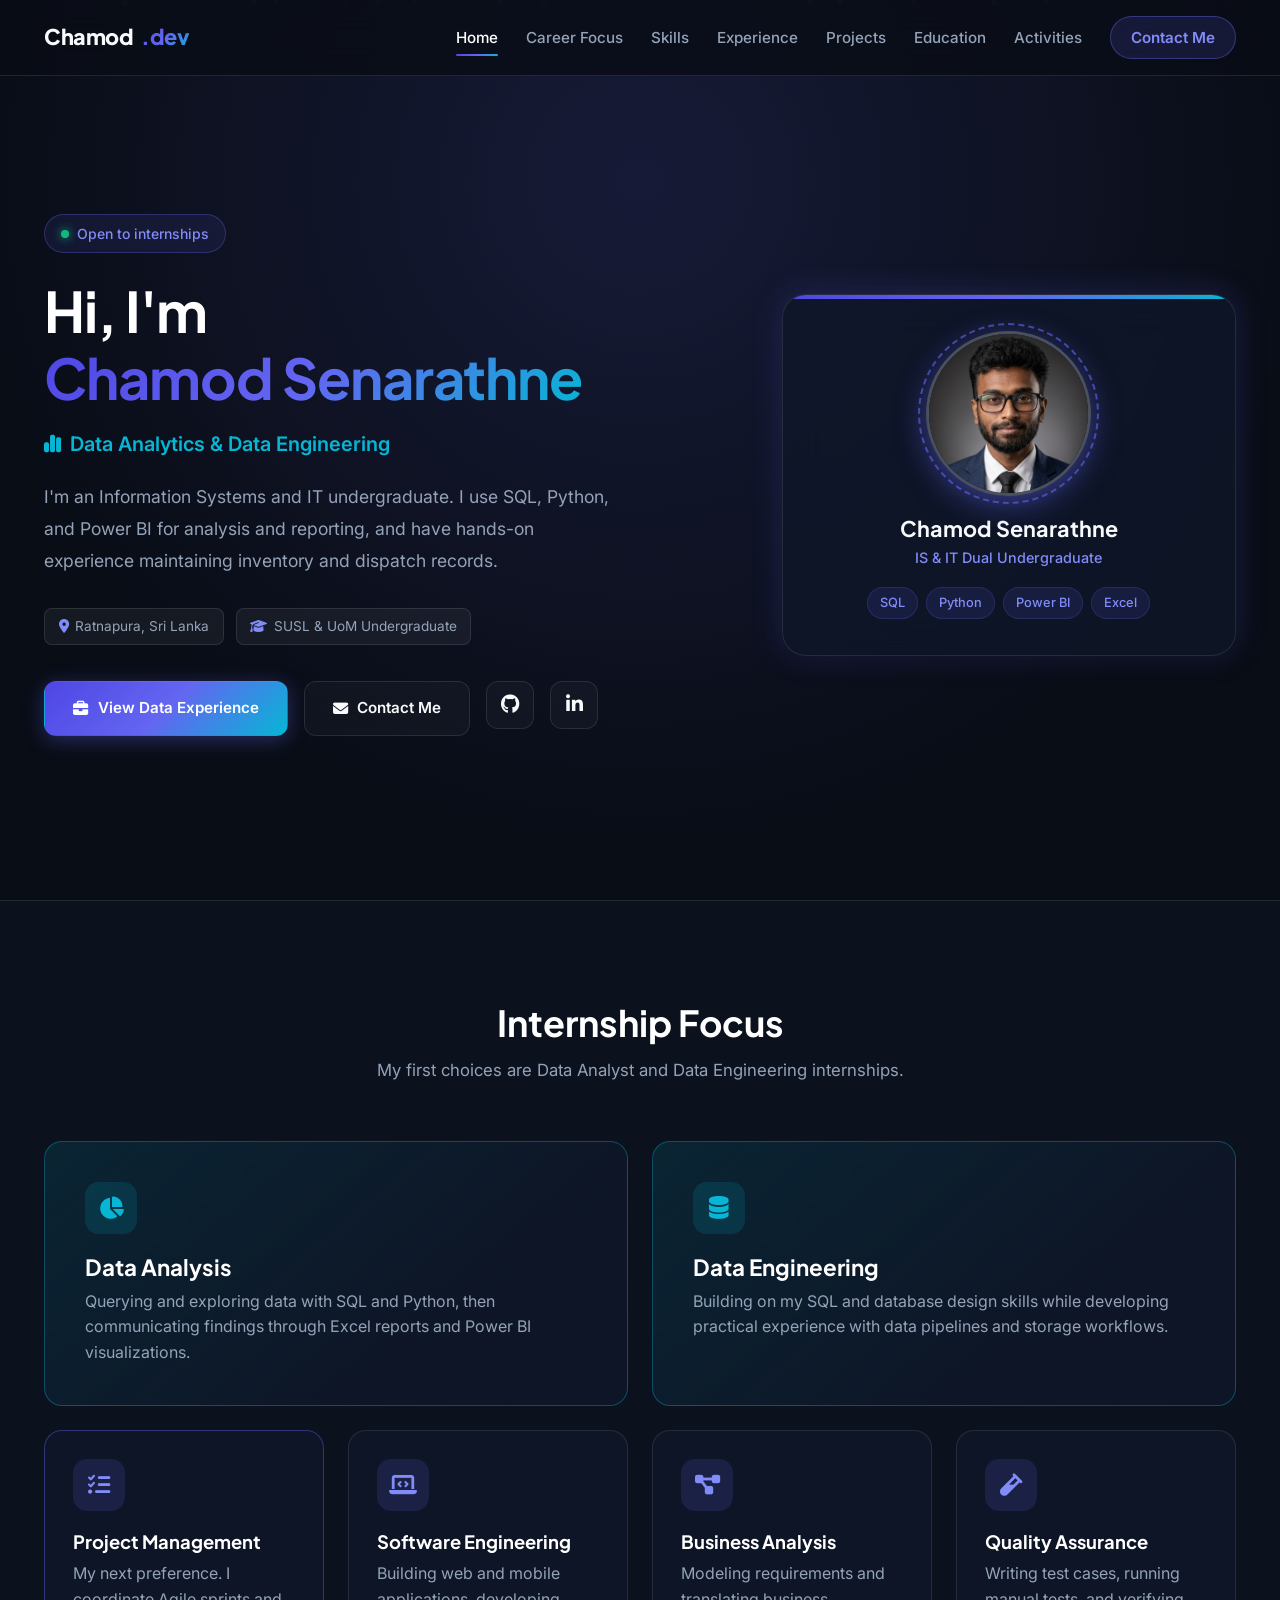
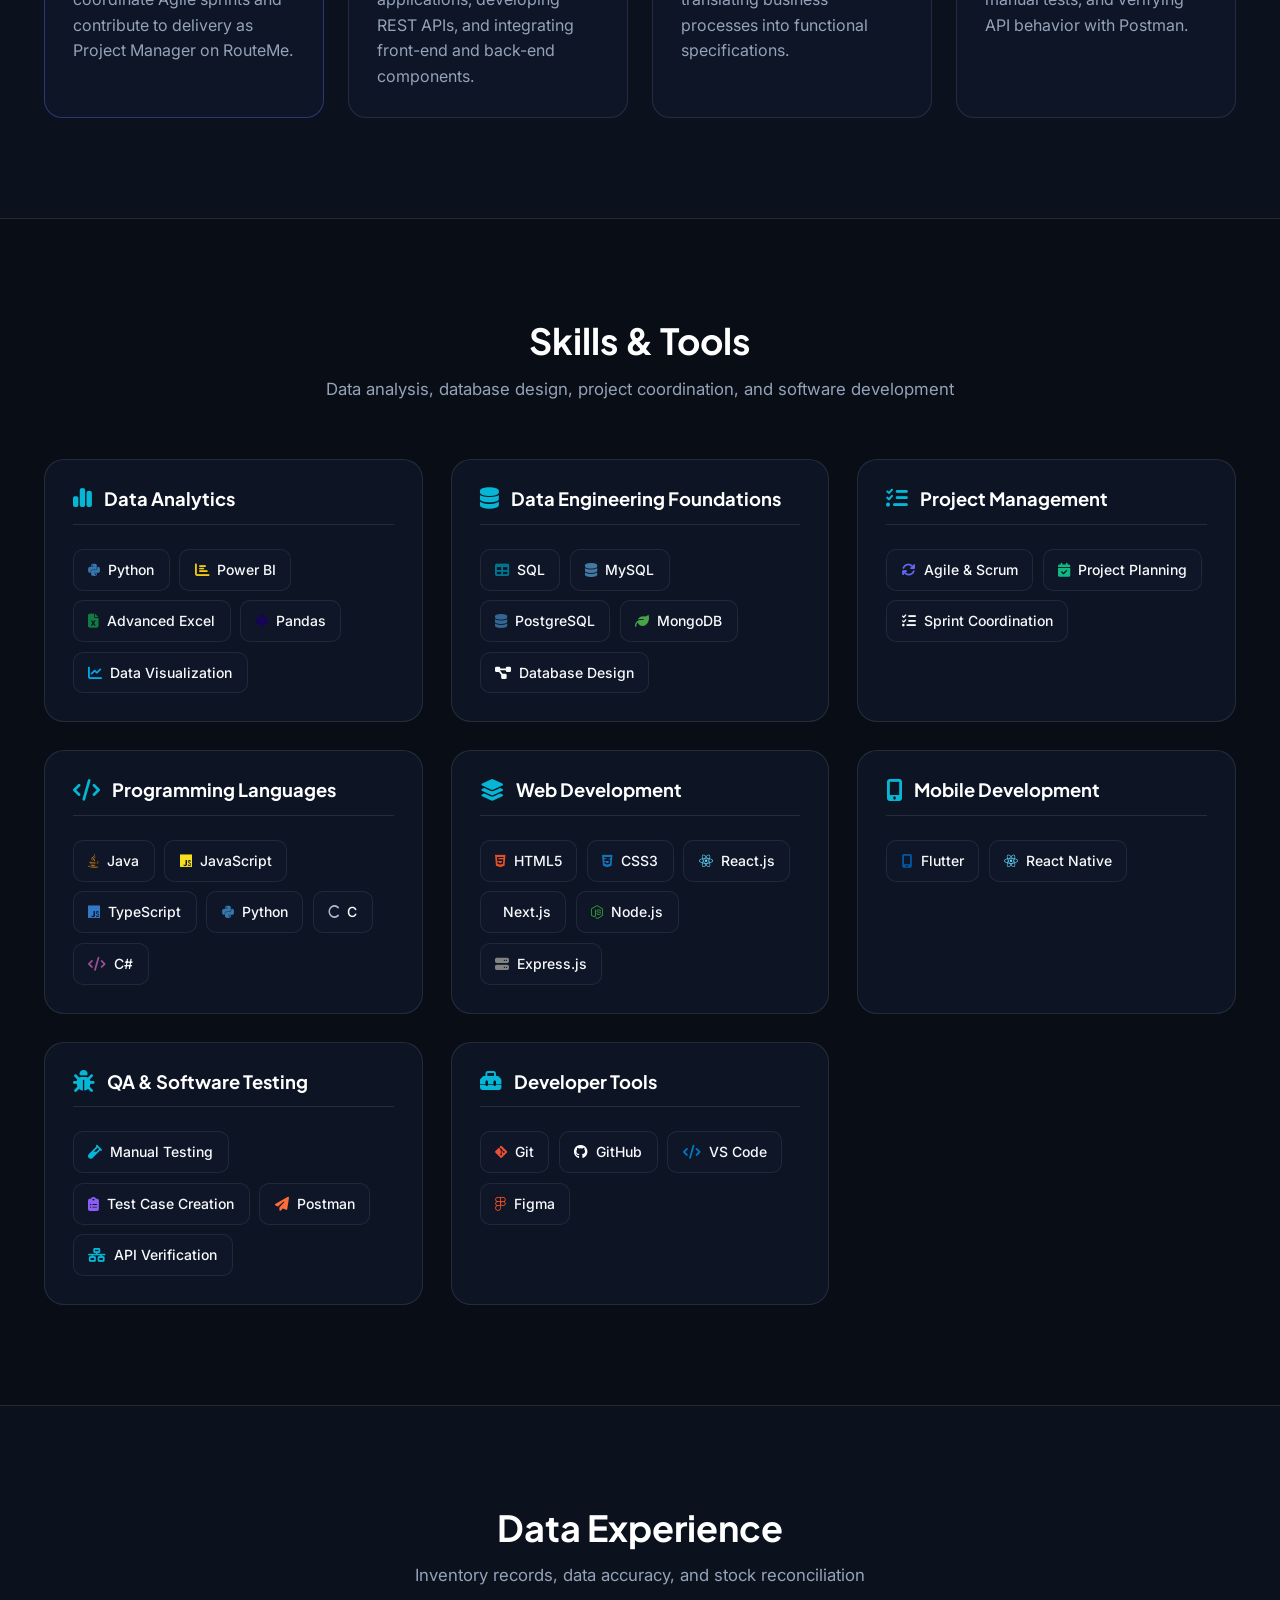
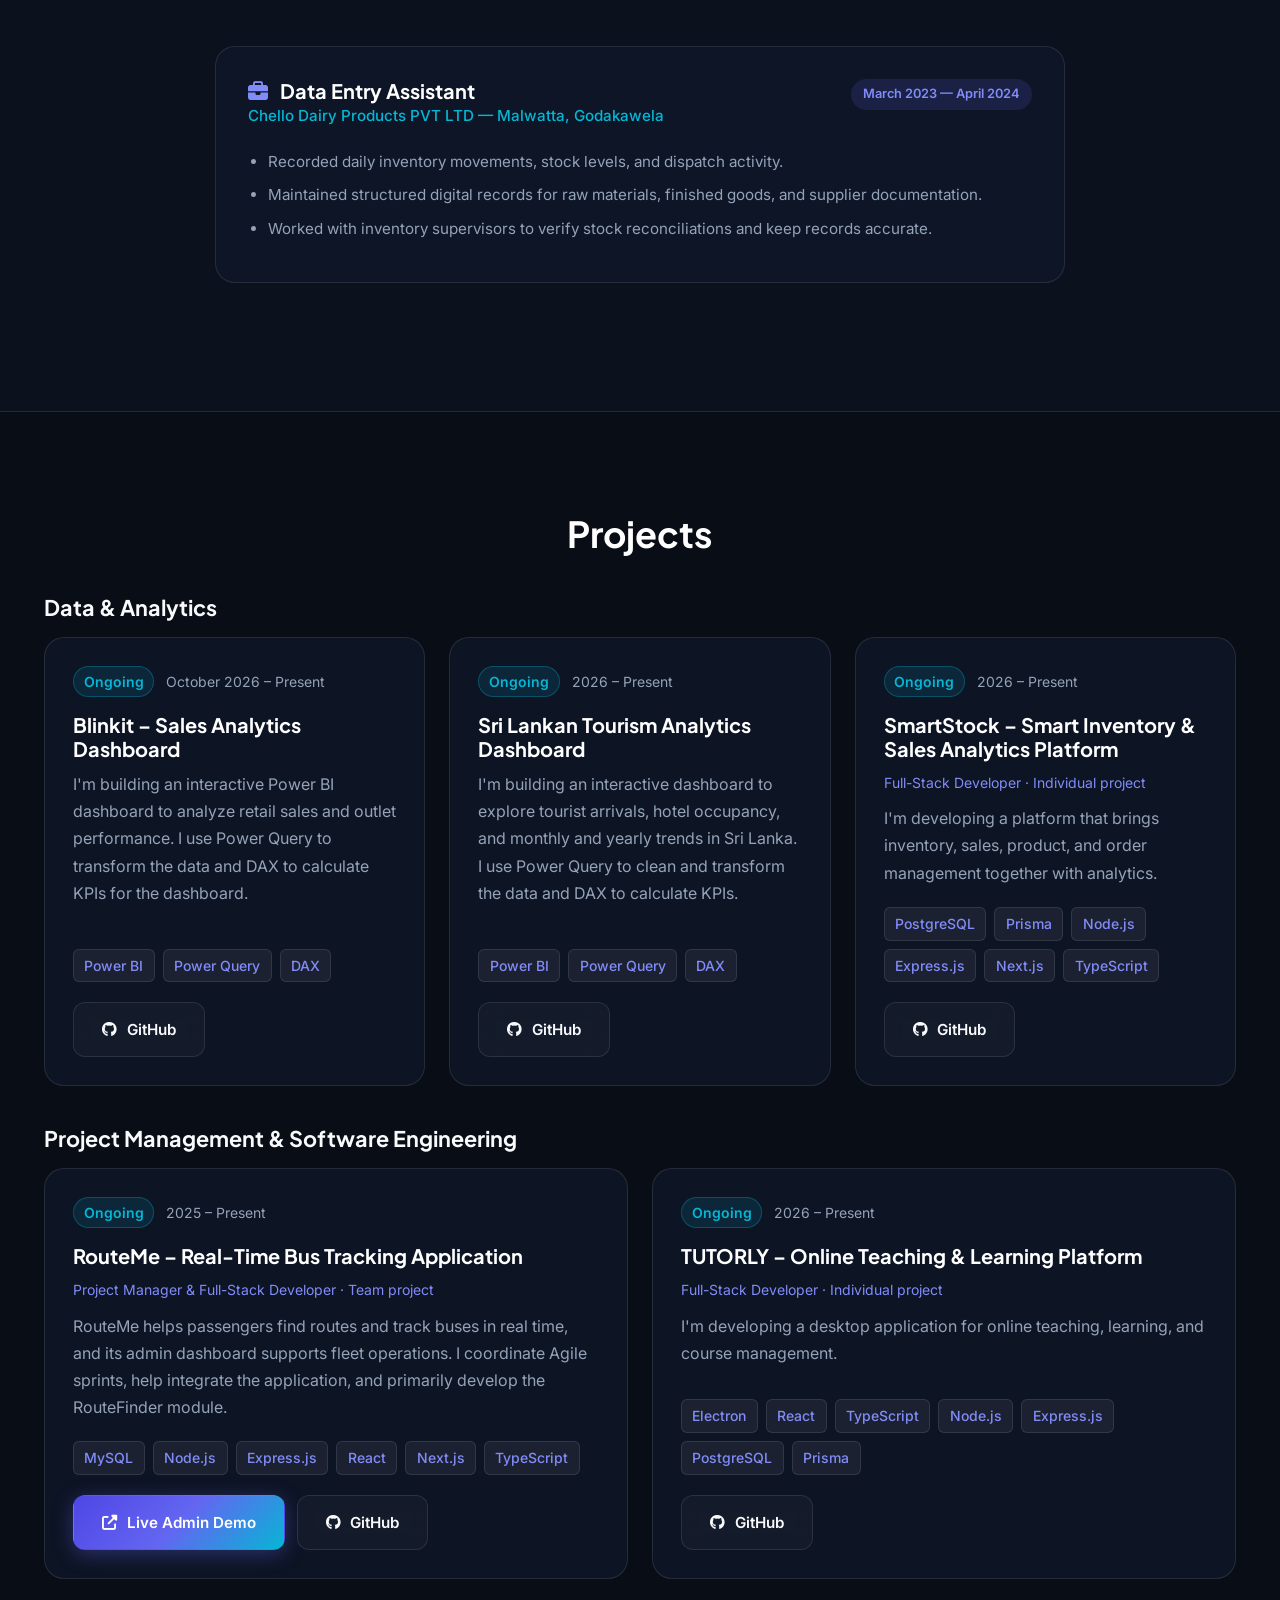
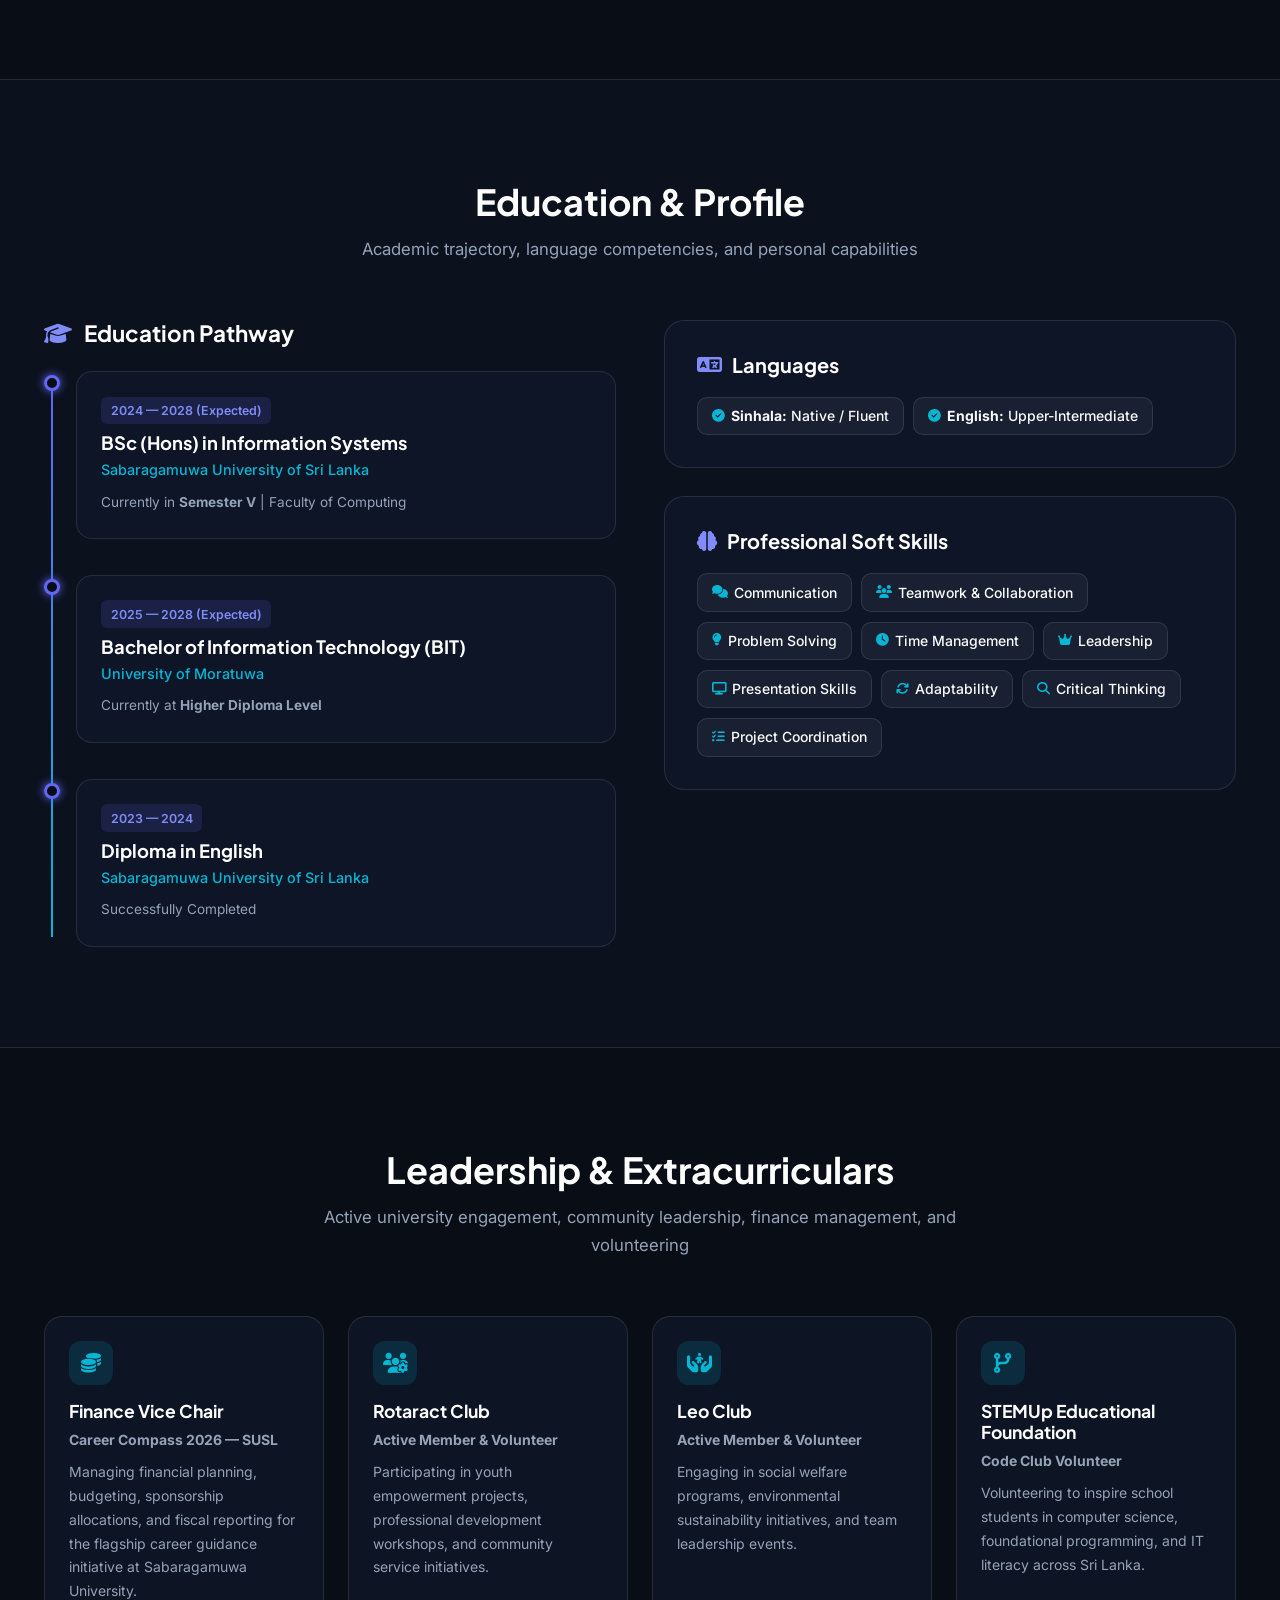
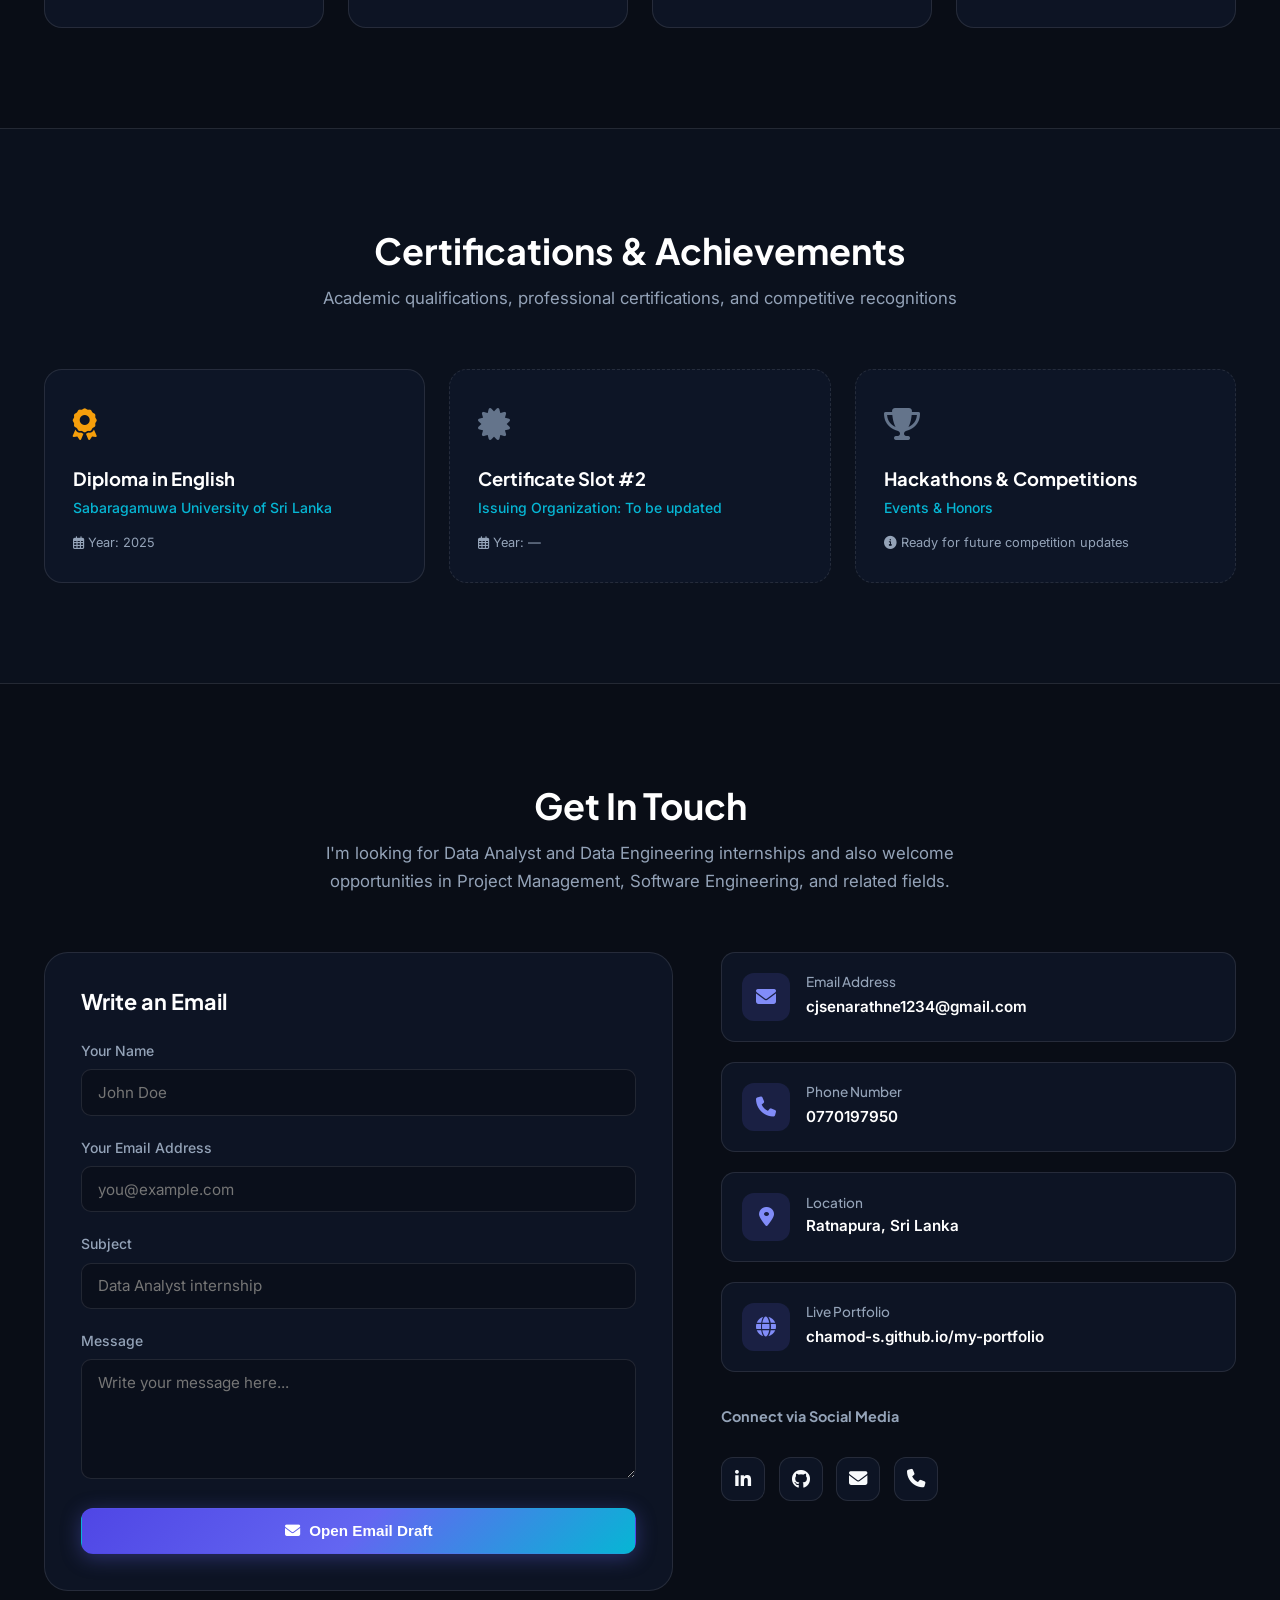
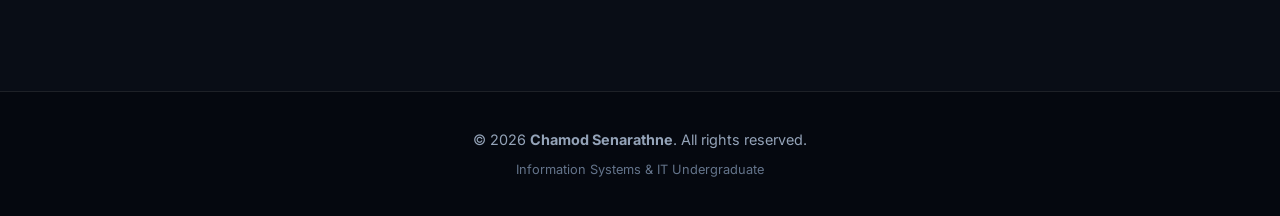
==== commit 8ad63cbf: "Enhance accessibility and UI improvements - Updated menu toggle functionality to manage aria-expande" ====
--- a/index.html
+++ b/index.html
@@ -3,10 +3,9 @@
 <head>
   <meta charset="UTF-8">
   <meta name="viewport" content="width=device-width, initial-scale=1.0">
-  <meta name="description" content="Chamod Senarathne — Information Systems & IT Undergraduate | Software Developer, Web Developer, Data Analyst & QA. Portfolio presenting projects, skills, education, and experience.">
-  <meta name="keywords" content="Chamod Senarathne, Portfolio, Information Systems, Software Developer, Web Developer, Data Analyst, Sabaragamuwa University, University of Moratuwa, RouteMe">
+  <meta name="description" content="Chamod Senarathne is an Information Systems and IT undergraduate seeking Data Analyst and Data Engineering internships, with experience in inventory data and technical project coordination.">
   <meta name="author" content="Chamod Senarathne">
-  <title>Chamod Senarathne — Portfolio | IS & IT Undergraduate</title>
+  <title>Chamod Senarathne | Data Analytics & Data Engineering Portfolio</title>
 
   <!-- Favicon CS Monogram -->
   <link rel="icon" type="image/svg+xml" href="favicon.svg">
@@ -35,17 +34,17 @@
           <span>Chamod</span><span class="gradient-text">.dev</span>
         </a>
         
-        <button class="menu-toggle" id="menuToggle" aria-label="Toggle navigation menu">
+        <button class="menu-toggle" id="menuToggle" aria-label="Toggle navigation menu" aria-controls="nav" aria-expanded="false">
           <i class="fas fa-bars"></i>
         </button>
         
         <nav class="nav" id="nav">
           <a href="#home" class="active">Home</a>
           <a href="#targets">Career Focus</a>
-          <a href="#about">About & Edu</a>
           <a href="#skills">Skills</a>
+          <a href="#experience">Experience</a>
           <a href="#projects">Projects</a>
-          <a href="#experience">Experience</a>
+          <a href="#about">Education</a>
           <a href="#leadership">Activities</a>
           <a href="#contact" class="nav-cta">Contact Me</a>
         </nav>
@@ -62,31 +61,29 @@
         <div class="hero-text">
           <div class="hero-badge">
             <span class="status-dot"></span>
-            <span>Open for Internship Opportunities (2025/2026)</span>
+            <span>Open to internships</span>
           </div>
           
           <h1>Hi, I'm <span class="gradient-text" id="typedName">Chamod Senarathne</span></h1>
           
           <p class="subtitle">
-            <i class="fas fa-code"></i>
-            <span>Software & Web Developer | Data & QA Analyst</span>
+            <i class="fas fa-chart-simple" aria-hidden="true"></i>
+            <span>Data Analytics &amp; Data Engineering</span>
           </p>
           
           <p class="description">
-            Dual-undergraduate pursuing <strong>BSc (Hons) in Information Systems</strong> at 
-            Sabaragamuwa University of Sri Lanka and <strong>Bachelor of IT</strong> at University of Moratuwa.
-            Passionate about building scalable web apps, data-driven systems, and intuitive user experiences.
+            I'm an Information Systems and IT undergraduate. I use SQL, Python, and Power BI for
+            analysis and reporting, and have hands-on experience maintaining inventory and dispatch records.
           </p>
           
           <div class="hero-info-pills">
             <span class="info-pill"><i class="fas fa-location-dot"></i> Ratnapura, Sri Lanka</span>
             <span class="info-pill"><i class="fas fa-graduation-cap"></i> SUSL & UoM Undergraduate</span>
-            <span class="info-pill"><i class="fas fa-user-check"></i> Agile & Scrum Practitioner</span>
           </div>
           
           <div class="cta-buttons">
-            <a href="#projects" class="btn btn-primary">
-              <i class="fas fa-rocket"></i> View Featured Projects
+            <a href="#experience" class="btn btn-primary">
+              <i class="fas fa-briefcase" aria-hidden="true"></i> View Data Experience
             </a>
             <a href="#contact" class="btn btn-outline">
               <i class="fas fa-envelope"></i> Contact Me
@@ -109,13 +106,11 @@
             
             <h3>Chamod Senarathne</h3>
             <p class="hero-card-sub">IS & IT Dual Undergraduate</p>
-            <p>Combining technological innovation with strategic problem-solving to engineer efficient digital products.</p>
-            
             <div class="hero-tags">
-              <span class="hero-tag">Full Stack</span>
-              <span class="hero-tag">Data & QA</span>
-              <span class="hero-tag">Mobile Dev</span>
-              <span class="hero-tag">Project Mgmt</span>
+              <span class="hero-tag">SQL</span>
+              <span class="hero-tag">Python</span>
+              <span class="hero-tag">Power BI</span>
+              <span class="hero-tag">Excel</span>
             </div>
           </div>
         </div>
@@ -127,74 +122,342 @@
   <!-- Career / Internship Target Areas Section -->
   <section id="targets" class="section section-alt">
     <div class="container">
-      <h2 class="section-title">Career & Internship Focus</h2>
-      <p class="section-subtitle">Target domains where I apply technical knowledge, structured methodology, and analytical thinking</p>
+      <h2 class="section-title">Internship Focus</h2>
+      <p class="section-subtitle">My first choices are Data Analyst and Data Engineering internships.</p>
+
+      <div class="targets-grid targets-grid-primary">
+        <div class="target-card target-card-primary">
+          <div class="target-icon"><i class="fas fa-chart-pie" aria-hidden="true"></i></div>
+          <h3>Data Analysis</h3>
+          <p>Querying and exploring data with SQL and Python, then communicating findings through Excel reports and Power BI visualizations.</p>
+        </div>
+
+        <div class="target-card target-card-primary">
+          <div class="target-icon"><i class="fas fa-database" aria-hidden="true"></i></div>
+          <h3>Data Engineering</h3>
+          <p>Building on my SQL and database design skills while developing practical experience with data pipelines and storage workflows.</p>
+        </div>
+      </div>
+
+      <div class="targets-grid">
+        <div class="target-card target-card-secondary">
+          <div class="target-icon"><i class="fas fa-list-check" aria-hidden="true"></i></div>
+          <h3>Project Management</h3>
+          <p>My next preference. I coordinate Agile sprints and contribute to delivery as Project Manager on RouteMe.</p>
+        </div>
+
+        <div class="target-card">
+          <div class="target-icon"><i class="fas fa-laptop-code" aria-hidden="true"></i></div>
+          <h3>Software Engineering</h3>
+          <p>Building web and mobile applications, developing REST APIs, and integrating front-end and back-end components.</p>
+        </div>
+
+        <div class="target-card">
+          <div class="target-icon"><i class="fas fa-diagram-project" aria-hidden="true"></i></div>
+          <h3>Business Analysis</h3>
+          <p>Modeling requirements and translating business processes into functional specifications.</p>
+        </div>
+
+        <div class="target-card">
+          <div class="target-icon"><i class="fas fa-vial" aria-hidden="true"></i></div>
+          <h3>Quality Assurance</h3>
+          <p>Writing test cases, running manual tests, and verifying API behavior with Postman.</p>
+        </div>
+
+      </div>
+    </div>
+  </section>
+
+  <!-- Technical Skills Section -->
+  <section id="skills" class="section">
+    <div class="container">
+      <h2 class="section-title">Skills &amp; Tools</h2>
+      <p class="section-subtitle">Data analysis, database design, project coordination, and software development</p>
       
-      <div class="targets-grid">
+      <div class="skills-container">
         
-        <div class="target-card">
-          <div class="target-icon"><i class="fas fa-laptop-code"></i></div>
-          <h3>Software Development</h3>
-          <p>Architecting efficient logic, clean code, and object-oriented backend solutions using Java, C#, Python, and modern frameworks.</p>
-        </div>
-
-        <div class="target-card">
-          <div class="target-icon"><i class="fas fa-globe"></i></div>
-          <h3>Web Development</h3>
-          <p>Designing responsive, high-performance web applications using React, Next.js, TypeScript, Node.js, Express, and modern CSS.</p>
-        </div>
-
-        <div class="target-card">
-          <div class="target-icon"><i class="fas fa-chart-pie"></i></div>
-          <h3>Data Analysis</h3>
-          <p>Extracting actionable business insights using Python, Pandas, Power BI, SQL databases, and interactive analytics reporting.</p>
-        </div>
-
-        <div class="target-card">
-          <div class="target-icon"><i class="fas fa-database"></i></div>
-          <h3>Data Engineering</h3>
-          <p>Designing scalable relational and NoSQL database schemas, queries, pipelines, and data storage workflows.</p>
-        </div>
-
-        <div class="target-card">
-          <div class="target-icon"><i class="fas fa-vial"></i></div>
-          <h3>Quality Assurance & Testing</h3>
-          <p>Executing structured manual test suites, API verification with Postman, writing detailed test cases, and quality verification.</p>
-        </div>
-
-        <div class="target-card">
-          <div class="target-icon"><i class="fas fa-diagram-project"></i></div>
-          <h3>Business Analysis / IS</h3>
-          <p>Bridging technology with business processes through requirements modeling, system architecture analysis, and functional specs.</p>
-        </div>
-
-        <div class="target-card">
-          <div class="target-icon"><i class="fas fa-tasks"></i></div>
-          <h3>Project Management</h3>
-          <p>Leading technical teams, managing sprints, scope, resource planning, and timeline execution using Agile & Scrum frameworks.</p>
-        </div>
-
+        <div class="skill-category-card">
+          <div class="category-header">
+            <i class="fas fa-chart-simple"></i>
+            <h3>Data Analytics</h3>
+          </div>
+          <div class="skill-badge-list">
+            <span class="skill-badge"><i class="fab fa-python" style="color: #3776ab;"></i> Python</span>
+            <span class="skill-badge"><i class="fas fa-chart-bar" style="color: #f2c811;"></i> Power BI</span>
+            <span class="skill-badge"><i class="fas fa-file-excel" style="color: #107c41;"></i> Advanced Excel</span>
+            <span class="skill-badge"><i class="fab fa-python" style="color: #150458;"></i> Pandas</span>
+            <span class="skill-badge"><i class="fas fa-chart-line" style="color: #00a8e8;"></i> Data Visualization</span>
+          </div>
+        </div>
+
+        <div class="skill-category-card">
+          <div class="category-header">
+            <i class="fas fa-database"></i>
+            <h3>Data Engineering Foundations</h3>
+          </div>
+          <div class="skill-badge-list">
+            <span class="skill-badge"><i class="fas fa-table" style="color: #00758f;"></i> SQL</span>
+            <span class="skill-badge"><i class="fas fa-database" style="color: #4479a1;"></i> MySQL</span>
+            <span class="skill-badge"><i class="fas fa-database" style="color: #336791;"></i> PostgreSQL</span>
+            <span class="skill-badge"><i class="fas fa-leaf" style="color: #47a248;"></i> MongoDB</span>
+            <span class="skill-badge"><i class="fas fa-diagram-project"></i> Database Design</span>
+          </div>
+        </div>
+
+        <div class="skill-category-card">
+          <div class="category-header">
+            <i class="fas fa-list-check"></i>
+            <h3>Project Management</h3>
+          </div>
+          <div class="skill-badge-list">
+            <span class="skill-badge"><i class="fas fa-sync" style="color: #6366f1;"></i> Agile & Scrum</span>
+            <span class="skill-badge"><i class="fas fa-calendar-check" style="color: #10b981;"></i> Project Planning</span>
+            <span class="skill-badge"><i class="fas fa-list-check"></i> Sprint Coordination</span>
+          </div>
+        </div>
+
+        <div class="skill-category-card">
+          <div class="category-header">
+            <i class="fas fa-code"></i>
+            <h3>Programming Languages</h3>
+          </div>
+          <div class="skill-badge-list">
+            <span class="skill-badge"><i class="fab fa-java" style="color: #ed8b00;"></i> Java</span>
+            <span class="skill-badge"><i class="fab fa-js" style="color: #f7df1e;"></i> JavaScript</span>
+            <span class="skill-badge"><i class="fab fa-js" style="color: #3178c6;"></i> TypeScript</span>
+            <span class="skill-badge"><i class="fab fa-python" style="color: #3776ab;"></i> Python</span>
+            <span class="skill-badge"><i class="fas fa-c" style="color: #a8b9cc;"></i> C</span>
+            <span class="skill-badge"><i class="fas fa-code" style="color: #9b4f96;"></i> C#</span>
+          </div>
+        </div>
+
+        <div class="skill-category-card">
+          <div class="category-header">
+            <i class="fas fa-layer-group"></i>
+            <h3>Web Development</h3>
+          </div>
+          <div class="skill-badge-list">
+            <span class="skill-badge"><i class="fab fa-html5" style="color: #e34f26;"></i> HTML5</span>
+            <span class="skill-badge"><i class="fab fa-css3-alt" style="color: #1572b6;"></i> CSS3</span>
+            <span class="skill-badge"><i class="fab fa-react" style="color: #61dafb;"></i> React.js</span>
+            <span class="skill-badge"><i class="fas fa-N" style="color: #000000;"></i> Next.js</span>
+            <span class="skill-badge"><i class="fab fa-node-js" style="color: #339933;"></i> Node.js</span>
+            <span class="skill-badge"><i class="fas fa-server" style="color: #828282;"></i> Express.js</span>
+          </div>
+        </div>
+
+        <div class="skill-category-card">
+          <div class="category-header">
+            <i class="fas fa-mobile-screen-button"></i>
+            <h3>Mobile Development</h3>
+          </div>
+          <div class="skill-badge-list">
+            <span class="skill-badge"><i class="fas fa-mobile-alt" style="color: #02569b;"></i> Flutter</span>
+            <span class="skill-badge"><i class="fab fa-react" style="color: #61dafb;"></i> React Native</span>
+          </div>
+        </div>
+
+        <div class="skill-category-card">
+          <div class="category-header">
+            <i class="fas fa-bug"></i>
+            <h3>QA & Software Testing</h3>
+          </div>
+          <div class="skill-badge-list">
+            <span class="skill-badge"><i class="fas fa-vial" style="color: #06b6d4;"></i> Manual Testing</span>
+            <span class="skill-badge"><i class="fas fa-clipboard-list" style="color: #8b5cf6;"></i> Test Case Creation</span>
+            <span class="skill-badge"><i class="fas fa-paper-plane" style="color: #ff6c37;"></i> Postman</span>
+            <span class="skill-badge"><i class="fas fa-network-wired" style="color: #06b6d4;"></i> API Verification</span>
+          </div>
+        </div>
+
+        <div class="skill-category-card">
+          <div class="category-header">
+            <i class="fas fa-toolbox"></i>
+            <h3>Developer Tools</h3>
+          </div>
+          <div class="skill-badge-list">
+            <span class="skill-badge"><i class="fab fa-git-alt" style="color: #f05032;"></i> Git</span>
+            <span class="skill-badge"><i class="fab fa-github" style="color: #ffffff;"></i> GitHub</span>
+            <span class="skill-badge"><i class="fas fa-code" style="color: #007acc;"></i> VS Code</span>
+            <span class="skill-badge"><i class="fab fa-figma" style="color: #f24e1e;"></i> Figma</span>
+          </div>
+        </div>
+
+      </div>
+    </div>
+  </section>
+
+  <!-- Work Experience Section -->
+  <section id="experience" class="section section-alt">
+    <div class="container">
+      <h2 class="section-title">Data Experience</h2>
+      <p class="section-subtitle">Inventory records, data accuracy, and stock reconciliation</p>
+
+      <div style="max-width: 850px; margin: 0 auto;">
+        <div class="exp-card">
+          <div class="exp-header">
+            <div>
+              <h3 class="exp-role"><i class="fas fa-briefcase" style="color: var(--primary-light); margin-right: 0.5rem;"></i> Data Entry Assistant</h3>
+              <p class="exp-company">Chello Dairy Products PVT LTD — Malwatta, Godakawela</p>
+            </div>
+            <span class="exp-date">March 2023 — April 2024</span>
+          </div>
+          <ul class="exp-list">
+            <li>Recorded daily inventory movements, stock levels, and dispatch activity.</li>
+            <li>Maintained structured digital records for raw materials, finished goods, and supplier documentation.</li>
+            <li>Worked with inventory supervisors to verify stock reconciliations and keep records accurate.</li>
+          </ul>
+        </div>
+      </div>
+
+    </div>
+  </section>
+
+  <!-- Projects Section -->
+  <section id="projects" class="section">
+    <div class="container">
+      <h2 class="section-title">Projects</h2>
+
+      <div class="project-group">
+        <h3 class="project-group-title">Data &amp; Analytics</h3>
+        <div class="projects-grid">
+          <article class="project-card">
+            <div class="project-meta">
+              <span class="project-status">Ongoing</span>
+              <span>October 2026 &ndash; Present</span>
+            </div>
+            <h4>Blinkit &ndash; Sales Analytics Dashboard</h4>
+            <p class="project-desc">I'm building an interactive Power BI dashboard to analyze retail sales and outlet performance. I use Power Query to transform the data and DAX to calculate KPIs for the dashboard.</p>
+            <div class="tech-stack">
+              <span class="tech-tag">Power BI</span>
+              <span class="tech-tag">Power Query</span>
+              <span class="tech-tag">DAX</span>
+            </div>
+            <div class="project-links">
+              <a href="https://github.com/chamod-s/blinkit-sales-dashboard.git" target="_blank" rel="noopener" class="btn btn-outline" aria-label="Blinkit dashboard repository on GitHub">
+                <i class="fab fa-github" aria-hidden="true"></i> GitHub
+              </a>
+            </div>
+          </article>
+
+          <article class="project-card">
+            <div class="project-meta">
+              <span class="project-status">Ongoing</span>
+              <span>2026 &ndash; Present</span>
+            </div>
+            <h4>Sri Lankan Tourism Analytics Dashboard</h4>
+            <p class="project-desc">I'm building an interactive dashboard to explore tourist arrivals, hotel occupancy, and monthly and yearly trends in Sri Lanka. I use Power Query to clean and transform the data and DAX to calculate KPIs.</p>
+            <div class="tech-stack">
+              <span class="tech-tag">Power BI</span>
+              <span class="tech-tag">Power Query</span>
+              <span class="tech-tag">DAX</span>
+            </div>
+            <div class="project-links">
+              <a href="https://github.com/chamod-s/sri-lankan-tourism-analytics" target="_blank" rel="noopener" class="btn btn-outline" aria-label="Sri Lankan Tourism Analytics Dashboard repository on GitHub">
+                <i class="fab fa-github" aria-hidden="true"></i> GitHub
+              </a>
+            </div>
+          </article>
+
+          <article class="project-card">
+            <div class="project-meta">
+              <span class="project-status">Ongoing</span>
+              <span>2026 &ndash; Present</span>
+            </div>
+            <h4>SmartStock &ndash; Smart Inventory &amp; Sales Analytics Platform</h4>
+            <p class="project-role">Full-Stack Developer &middot; Individual project</p>
+            <p class="project-desc">I'm developing a platform that brings inventory, sales, product, and order management together with analytics.</p>
+            <div class="tech-stack">
+              <span class="tech-tag">PostgreSQL</span>
+              <span class="tech-tag">Prisma</span>
+              <span class="tech-tag">Node.js</span>
+              <span class="tech-tag">Express.js</span>
+              <span class="tech-tag">Next.js</span>
+              <span class="tech-tag">TypeScript</span>
+            </div>
+            <div class="project-links">
+              <a href="https://github.com/chamod-s/SmartStock-Inventory-Sales-Analytics-Platform" target="_blank" rel="noopener" class="btn btn-outline" aria-label="SmartStock repository on GitHub">
+                <i class="fab fa-github" aria-hidden="true"></i> GitHub
+              </a>
+            </div>
+          </article>
+        </div>
+      </div>
+
+      <div class="project-group">
+        <h3 class="project-group-title">Project Management &amp; Software Engineering</h3>
+        <div class="projects-grid">
+          <article class="project-card">
+            <div class="project-meta">
+              <span class="project-status">Ongoing</span>
+              <span>2025 &ndash; Present</span>
+            </div>
+            <h4>RouteMe &ndash; Real-Time Bus Tracking Application</h4>
+            <p class="project-role">Project Manager &amp; Full-Stack Developer &middot; Team project</p>
+            <p class="project-desc">RouteMe helps passengers find routes and track buses in real time, and its admin dashboard supports fleet operations. I coordinate Agile sprints, help integrate the application, and primarily develop the RouteFinder module.</p>
+            <div class="tech-stack">
+              <span class="tech-tag">MySQL</span>
+              <span class="tech-tag">Node.js</span>
+              <span class="tech-tag">Express.js</span>
+              <span class="tech-tag">React</span>
+              <span class="tech-tag">Next.js</span>
+              <span class="tech-tag">TypeScript</span>
+            </div>
+            <div class="project-links">
+              <a href="https://routeme-admin-web-frontend.onrender.com/" target="_blank" rel="noopener" class="btn btn-primary" aria-label="RouteMe live admin demo">
+                <i class="fas fa-external-link-alt" aria-hidden="true"></i> Live Admin Demo
+              </a>
+              <a href="https://github.com/RouteMe-Transit" target="_blank" rel="noopener" class="btn btn-outline" aria-label="RouteMe on GitHub">
+                <i class="fab fa-github" aria-hidden="true"></i> GitHub
+              </a>
+            </div>
+          </article>
+
+          <article class="project-card">
+            <div class="project-meta">
+              <span class="project-status">Ongoing</span>
+              <span>2026 &ndash; Present</span>
+            </div>
+            <h4>TUTORLY &ndash; Online Teaching &amp; Learning Platform</h4>
+            <p class="project-role">Full-Stack Developer &middot; Individual project</p>
+            <p class="project-desc">I'm developing a desktop application for online teaching, learning, and course management.</p>
+            <div class="tech-stack">
+              <span class="tech-tag">Electron</span>
+              <span class="tech-tag">React</span>
+              <span class="tech-tag">TypeScript</span>
+              <span class="tech-tag">Node.js</span>
+              <span class="tech-tag">Express.js</span>
+              <span class="tech-tag">PostgreSQL</span>
+              <span class="tech-tag">Prisma</span>
+            </div>
+            <div class="project-links">
+              <a href="https://github.com/chamod-s/TUTORLY-Online-Teaching-and-Learning-Platform" target="_blank" rel="noopener" class="btn btn-outline" aria-label="TUTORLY repository on GitHub">
+                <i class="fab fa-github" aria-hidden="true"></i> GitHub
+              </a>
+            </div>
+          </article>
+        </div>
       </div>
     </div>
   </section>
 
   <!-- About & Education Section -->
-  <section id="about" class="section">
+  <section id="about" class="section section-alt">
     <div class="container">
       <h2 class="section-title">Education & Profile</h2>
       <p class="section-subtitle">Academic trajectory, language competencies, and personal capabilities</p>
       
       <div class="about-grid">
-        
+
         <!-- Education Timeline -->
         <div>
           <h3 style="font-size: 1.4rem; margin-bottom: 1.5rem; color: #fff;">
             <i class="fas fa-graduation-cap" style="color: var(--primary-light); margin-right: 0.5rem;"></i>
             Education Pathway
           </h3>
-          
+
           <div class="timeline">
-            
+
             <div class="timeline-item">
               <div class="timeline-dot"></div>
               <div class="timeline-content">
@@ -265,269 +528,6 @@
     </div>
   </section>
 
-  <!-- Technical Skills Section -->
-  <section id="skills" class="section section-alt">
-    <div class="container">
-      <h2 class="section-title">Technical Skill Matrix</h2>
-      <p class="section-subtitle">Comprehensive overview of technical stack, languages, tools, and methodologies</p>
-      
-      <div class="skills-container">
-        
-        <!-- Category 1: Programming Languages -->
-        <div class="skill-category-card">
-          <div class="category-header">
-            <i class="fas fa-code"></i>
-            <h3>Programming Languages</h3>
-          </div>
-          <div class="skill-badge-list">
-            <span class="skill-badge"><i class="fab fa-java" style="color: #ed8b00;"></i> Java</span>
-            <span class="skill-badge"><i class="fab fa-js" style="color: #f7df1e;"></i> JavaScript</span>
-            <span class="skill-badge"><i class="fab fa-js" style="color: #3178c6;"></i> TypeScript</span>
-            <span class="skill-badge"><i class="fab fa-python" style="color: #3776ab;"></i> Python</span>
-            <span class="skill-badge"><i class="fas fa-c" style="color: #a8b9cc;"></i> C</span>
-            <span class="skill-badge"><i class="fas fa-code" style="color: #9b4f96;"></i> C#</span>
-          </div>
-        </div>
-
-        <!-- Category 2: Web Development -->
-        <div class="skill-category-card">
-          <div class="category-header">
-            <i class="fas fa-layer-group"></i>
-            <h3>Web Development</h3>
-          </div>
-          <div class="skill-badge-list">
-            <span class="skill-badge"><i class="fab fa-html5" style="color: #e34f26;"></i> HTML5</span>
-            <span class="skill-badge"><i class="fab fa-css3-alt" style="color: #1572b6;"></i> CSS3</span>
-            <span class="skill-badge"><i class="fab fa-react" style="color: #61dafb;"></i> React.js</span>
-            <span class="skill-badge"><i class="fas fa-N" style="color: #000000;"></i> Next.js</span>
-            <span class="skill-badge"><i class="fab fa-node-js" style="color: #339933;"></i> Node.js</span>
-            <span class="skill-badge"><i class="fas fa-server" style="color: #828282;"></i> Express.js</span>
-          </div>
-        </div>
-
-        <!-- Category 3: Mobile Development -->
-        <div class="skill-category-card">
-          <div class="category-header">
-            <i class="fas fa-mobile-screen-button"></i>
-            <h3>Mobile Development</h3>
-          </div>
-          <div class="skill-badge-list">
-            <span class="skill-badge"><i class="fas fa-mobile-alt" style="color: #02569b;"></i> Flutter</span>
-            <span class="skill-badge"><i class="fab fa-react" style="color: #61dafb;"></i> React Native</span>
-          </div>
-        </div>
-
-        <!-- Category 4: Databases -->
-        <div class="skill-category-card">
-          <div class="category-header">
-            <i class="fas fa-database"></i>
-            <h3>Databases</h3>
-          </div>
-          <div class="skill-badge-list">
-            <span class="skill-badge"><i class="fas fa-database" style="color: #4479a1;"></i> MySQL</span>
-            <span class="skill-badge"><i class="fas fa-table" style="color: #00758f;"></i> Standard SQL</span>
-            <span class="skill-badge"><i class="fas fa-database" style="color: #336791;"></i> PostgreSQL</span>
-            <span class="skill-badge"><i class="fas fa-leaf" style="color: #47a248;"></i> MongoDB</span>
-          </div>
-        </div>
-
-        <!-- Category 5: Data & Analytics -->
-        <div class="skill-category-card">
-          <div class="category-header">
-            <i class="fas fa-chart-simple"></i>
-            <h3>Data & Analytics</h3>
-          </div>
-          <div class="skill-badge-list">
-            <span class="skill-badge"><i class="fas fa-chart-bar" style="color: #f2c811;"></i> Power BI</span>
-            <span class="skill-badge"><i class="fas fa-file-excel" style="color: #107c41;"></i> Advanced Excel</span>
-            <span class="skill-badge"><i class="fab fa-python" style="color: #150458;"></i> Pandas</span>
-            <span class="skill-badge"><i class="fas fa-chart-line" style="color: #00a8e8;"></i> Data Visualization</span>
-          </div>
-        </div>
-
-        <!-- Category 6: QA & Software Testing -->
-        <div class="skill-category-card">
-          <div class="category-header">
-            <i class="fas fa-bug"></i>
-            <h3>QA & Software Testing</h3>
-          </div>
-          <div class="skill-badge-list">
-            <span class="skill-badge"><i class="fas fa-vial" style="color: #06b6d4;"></i> Manual Testing</span>
-            <span class="skill-badge"><i class="fas fa-clipboard-list" style="color: #8b5cf6;"></i> Test Case Creation</span>
-            <span class="skill-badge"><i class="fas fa-paper-plane" style="color: #ff6c37;"></i> Postman</span>
-            <span class="skill-badge"><i class="fas fa-network-wired" style="color: #06b6d4;"></i> API Verification</span>
-          </div>
-        </div>
-
-        <!-- Category 7: PM & Developer Tools -->
-        <div class="skill-category-card" style="grid-column: 1 / -1;">
-          <div class="category-header">
-            <i class="fas fa-toolbox"></i>
-            <h3>Project Management & Developer Tools</h3>
-          </div>
-          <div class="skill-badge-list">
-            <span class="skill-badge"><i class="fas fa-sync" style="color: #6366f1;"></i> Agile & Scrum</span>
-            <span class="skill-badge"><i class="fas fa-calendar-check" style="color: #10b981;"></i> Project Planning</span>
-            <span class="skill-badge"><i class="fab fa-git-alt" style="color: #f05032;"></i> Git</span>
-            <span class="skill-badge"><i class="fab fa-github" style="color: #ffffff;"></i> GitHub</span>
-            <span class="skill-badge"><i class="fas fa-code" style="color: #007acc;"></i> VS Code</span>
-            <span class="skill-badge"><i class="fab fa-figma" style="color: #f24e1e;"></i> Figma</span>
-          </div>
-        </div>
-
-      </div>
-    </div>
-  </section>
-
-  <!-- Projects Section -->
-  <section id="projects" class="section">
-    <div class="container">
-      <h2 class="section-title">Projects Showcase</h2>
-      <p class="section-subtitle">Real-world applications engineered with modern stack, team leadership, and modular development</p>
-
-      <!-- Featured Main Project: RouteMe -->
-      <div class="featured-project">
-        <span class="project-featured-badge">Featured Project</span>
-        
-        <div class="featured-content">
-          <div>
-            <div class="project-title-area">
-              <i class="fas fa-bus"></i>
-              <h3>RouteMe – Real-Time Bus Tracking System</h3>
-            </div>
-            
-            <div class="project-role-tag">
-              <i class="fas fa-user-gear"></i> Role: Project Manager & Core Fullstack Developer
-            </div>
-            
-            <p class="project-desc">
-              RouteMe is an integrated real-time transit tracking and administration application built to optimize suburban bus commute navigation and fleet dispatching.
-            </p>
-            
-            <div class="project-contribution">
-              <strong><i class="fas fa-star" style="color: #f59e0b;"></i> Key Contributions:</strong> Serves as <strong>Project Manager (PM)</strong> overseeing agile sprint delivery, while personally engineering the core <strong>RouteFinder module</strong> and participating across full-stack component integrations.
-            </div>
-            
-            <div class="tech-stack">
-              <span class="tech-tag">React</span>
-              <span class="tech-tag">Node.js</span>
-              <span class="tech-tag">TypeScript</span>
-              <span class="tech-tag">Express.js</span>
-              <span class="tech-tag">REST API</span>
-              <span class="tech-tag">Agile Management</span>
-            </div>
-            
-            <div class="project-links">
-              <a href="https://routeme-admin-web-frontend.onrender.com/" target="_blank" rel="noopener" class="btn btn-primary">
-                <i class="fas fa-external-link-alt"></i> Live Admin Demo
-              </a>
-              <a href="https://github.com/RouteMe-Transit" target="_blank" rel="noopener" class="btn btn-outline">
-                <i class="fab fa-github"></i> GitHub Repository
-              </a>
-            </div>
-          </div>
-          
-          <div class="project-preview-card">
-            <i class="fas fa-map-location-dot preview-icon"></i>
-            <h4 style="color: #fff; margin-bottom: 0.5rem;">RouteFinder Engine</h4>
-            <p style="font-size: 0.85rem; color: var(--text-muted);">Real-time transit algorithm & live bus location dashboard</p>
-          </div>
-        </div>
-      </div>
-
-      <!-- Other Projects Grid (Structure for Future Updates) -->
-      <h3 style="font-size: 1.5rem; color: #fff; margin-bottom: 1.5rem; text-align: center;">Other Projects</h3>
-      
-      <div class="projects-grid">
-        
-        <!-- Project Card 1 Placeholder -->
-        <div class="project-card">
-          <div>
-            <div class="project-status"><i class="fas fa-spinner fa-spin"></i> Upcoming / In Development</div>
-            <h3>Project 1 — Fullstack Web App</h3>
-            <p>Innovative web solution designed for streamlined data management and user interaction. Built with modern web architecture.</p>
-          </div>
-          <div>
-            <div class="tech-stack">
-              <span class="tech-tag">React</span>
-              <span class="tech-tag">Node.js</span>
-              <span class="tech-tag">SQL</span>
-            </div>
-            <a href="#contact" class="btn btn-outline" style="width: 100%; font-size: 0.85rem;">
-              <i class="fas fa-plus-circle"></i> Details to be updated
-            </a>
-          </div>
-        </div>
-
-        <!-- Project Card 2 Placeholder -->
-        <div class="project-card">
-          <div>
-            <div class="project-status"><i class="fas fa-spinner fa-spin"></i> Upcoming / In Development</div>
-            <h3>Project 2 — Mobile Application</h3>
-            <p>Cross-platform mobile application focused on high performance, clean UI, and real-time backend synchronization.</p>
-          </div>
-          <div>
-            <div class="tech-stack">
-              <span class="tech-tag">Flutter</span>
-              <span class="tech-tag">Firebase</span>
-              <span class="tech-tag">Dart</span>
-            </div>
-            <a href="#contact" class="btn btn-outline" style="width: 100%; font-size: 0.85rem;">
-              <i class="fas fa-plus-circle"></i> Details to be updated
-            </a>
-          </div>
-        </div>
-
-        <!-- Project Card 3 Placeholder -->
-        <div class="project-card">
-          <div>
-            <div class="project-status"><i class="fas fa-spinner fa-spin"></i> Upcoming / In Development</div>
-            <h3>Project 3 — Analytics & QA Pipeline</h3>
-            <p>Data analytics dashboard and automated API testing suite built for system validation and performance tracking.</p>
-          </div>
-          <div>
-            <div class="tech-stack">
-              <span class="tech-tag">Python</span>
-              <span class="tech-tag">Power BI</span>
-              <span class="tech-tag">Postman</span>
-            </div>
-            <a href="#contact" class="btn btn-outline" style="width: 100%; font-size: 0.85rem;">
-              <i class="fas fa-plus-circle"></i> Details to be updated
-            </a>
-          </div>
-        </div>
-
-      </div>
-
-    </div>
-  </section>
-
-  <!-- Work Experience Section -->
-  <section id="experience" class="section section-alt">
-    <div class="container">
-      <h2 class="section-title">Professional Experience</h2>
-      <p class="section-subtitle">Practical industry experience in operational management, data accuracy, and inventory records</p>
-      
-      <div style="max-width: 850px; margin: 0 auto;">
-        <div class="exp-card">
-          <div class="exp-header">
-            <div>
-              <h3 class="exp-role"><i class="fas fa-briefcase" style="color: var(--primary-light); margin-right: 0.5rem;"></i> Data Entry Assistant</h3>
-              <p class="exp-company">Chello Dairy Products PVT LTD — Malwatta, Godakawela</p>
-            </div>
-            <span class="exp-date">March 2023 — April 2024</span>
-          </div>
-          <ul class="exp-list">
-            <li>Managed daily stores inventory data entry, stock level logging, and dispatch records with high accuracy.</li>
-            <li>Maintained structured digital databases for raw materials, finished goods, and supplier documentation.</li>
-            <li>Collaborated with inventory supervisors to verify stock reconciliations and streamline operational records.</li>
-          </ul>
-        </div>
-      </div>
-
-    </div>
-  </section>
-
   <!-- University Leadership & Extracurricular Activities -->
   <section id="leadership" class="section">
     <div class="container">
@@ -605,13 +605,13 @@
   <section id="contact" class="section">
     <div class="container">
       <h2 class="section-title">Get In Touch</h2>
-      <p class="section-subtitle">Interested in collaboration, internship hiring, or project inquiries? Reach out anytime!</p>
+      <p class="section-subtitle">I'm looking for Data Analyst and Data Engineering internships and also welcome opportunities in Project Management, Software Engineering, and related fields.</p>
       
       <div class="contact-grid">
         
         <!-- Contact Form -->
         <div class="contact-card">
-          <h3>Send a Message</h3>
+          <h3>Write an Email</h3>
           <form id="contactForm" novalidate>
             <div class="form-group">
               <label for="name">Your Name</label>
@@ -625,7 +625,7 @@
             
             <div class="form-group">
               <label for="subject">Subject</label>
-              <input type="text" id="subject" name="subject" class="form-control" placeholder="Internship Inquiry / Project Collaboration" required>
+              <input type="text" id="subject" name="subject" class="form-control" placeholder="Data Analyst internship" required>
             </div>
             
             <div class="form-group">
@@ -634,7 +634,7 @@
             </div>
             
             <button type="submit" class="btn btn-primary" style="width: 100%;">
-              <i class="fas fa-paper-plane"></i> Send Message
+              <i class="fas fa-envelope" aria-hidden="true"></i> Open Email Draft
             </button>
           </form>
         </div>
@@ -703,7 +703,7 @@
     <div class="container">
       <p>&copy; <span id="year">2026</span> <strong>Chamod Senarathne</strong>. All rights reserved.</p>
       <p style="margin-top: 0.4rem; font-size: 0.8rem; color: var(--text-dark-muted);">
-        Information Systems & IT Dual Undergraduate | Designed & Built with passion
+        Information Systems &amp; IT Undergraduate
       </p>
     </div>
   </footer>
@@ -714,11 +714,11 @@
   </button>
 
   <!-- Notification Toast Container -->
-  <div class="notification-toast" id="notificationToast">
-    <i class="fas fa-check-circle" style="color: #10b981; font-size: 1.25rem;"></i>
-    <span id="toastMessage">Message sent successfully!</span>
+  <div class="notification-toast" id="notificationToast" role="status">
+    <i class="fas fa-exclamation-circle" aria-hidden="true"></i>
+    <span id="toastMessage"></span>
   </div>
 
   <script src="script.js"></script>
 </body>
-</html>+</html>
--- a/style.css
+++ b/style.css
@@ -494,13 +494,6 @@
   margin-bottom: 1rem;
 }
 
-.hero-card p {
-  color: var(--text-muted);
-  font-size: 0.9rem;
-  margin-bottom: 1.5rem;
-  line-height: 1.6;
-}
-
 .hero-tags {
   display: flex;
   flex-wrap: wrap;
@@ -533,8 +526,13 @@
 /* Career Target Roles Section */
 .targets-grid {
   display: grid;
-  grid-template-columns: repeat(auto-fit, minmax(260px, 1fr));
+  grid-template-columns: repeat(4, minmax(0, 1fr));
   gap: 1.5rem;
+}
+
+.targets-grid-primary {
+  grid-template-columns: repeat(2, minmax(0, 1fr));
+  margin-bottom: 1.5rem;
 }
 
 .target-card {
@@ -552,6 +550,21 @@
   border-color: var(--border-glow);
   box-shadow: 0 10px 30px rgba(99, 102, 241, 0.15);
   background: var(--bg-card-hover);
+}
+
+.target-card-primary {
+  background: linear-gradient(140deg, rgba(6, 182, 212, 0.12), var(--bg-card) 70%);
+  border-color: rgba(6, 182, 212, 0.35);
+  padding: clamp(1.75rem, 4vw, 2.5rem);
+}
+
+.target-card-primary .target-icon {
+  background: rgba(6, 182, 212, 0.14);
+  color: var(--accent);
+}
+
+.target-card-secondary {
+  border-color: var(--border-glow);
 }
 
 .target-icon {
@@ -580,9 +593,13 @@
   color: #ffffff;
 }
 
+.target-card-primary h3 {
+  font-size: 1.4rem;
+}
+
 .target-card p {
   color: var(--text-muted);
-  font-size: 0.875rem;
+  font-size: 1rem;
   line-height: 1.6;
 }
 
@@ -790,96 +807,82 @@
 }
 
 /* Projects Showcase */
-.featured-project {
-  background: linear-gradient(135deg, rgba(99, 102, 241, 0.12) 0%, rgba(15, 23, 42, 0.9) 100%);
-  border: 1px solid var(--border-glow);
-  border-radius: 24px;
-  padding: 2.5rem;
-  margin-bottom: 3rem;
-  box-shadow: var(--shadow-glow);
-  position: relative;
-  overflow: hidden;
-}
-
-.project-featured-badge {
-  position: absolute;
-  top: 1.5rem;
-  right: 1.5rem;
-  background: var(--grad-primary);
-  color: #ffffff;
-  font-size: 0.75rem;
-  font-weight: 700;
-  padding: 0.3rem 0.8rem;
+.project-group {
+  margin-top: 2.5rem;
+}
+
+.project-group-title {
+  font-size: 1.35rem;
+  margin-bottom: 1rem;
+}
+
+.projects-grid {
+  display: grid;
+  grid-template-columns: repeat(auto-fit, minmax(min(100%, 290px), 1fr));
+  gap: 1.5rem;
+}
+
+.project-card {
+  display: flex;
+  flex-direction: column;
+  min-width: 0;
+  padding: clamp(1.25rem, 3vw, 1.75rem);
+  background: var(--bg-card);
+  border: 1px solid var(--border);
+  border-radius: 20px;
+}
+
+.project-meta {
+  display: flex;
+  flex-wrap: wrap;
+  align-items: center;
+  gap: 0.35rem 0.75rem;
+  margin-bottom: 1rem;
+  color: var(--text-muted);
+  font-size: 0.875rem;
+}
+
+.project-status {
+  padding: 0.15rem 0.6rem;
+  background: rgba(6, 182, 212, 0.12);
+  border: 1px solid rgba(6, 182, 212, 0.3);
   border-radius: 50px;
-  text-transform: uppercase;
-  letter-spacing: 0.5px;
-}
-
-.featured-content {
-  display: grid;
-  grid-template-columns: 1.2fr 0.8fr;
-  gap: 2.5rem;
-  align-items: center;
-}
-
-.project-title-area {
-  display: flex;
-  align-items: center;
-  gap: 0.75rem;
-  margin-bottom: 1rem;
-}
-
-.project-title-area i {
-  font-size: 1.75rem;
-  color: #f59e0b;
-}
-
-.project-title-area h3 {
-  font-size: 1.75rem;
-  color: #ffffff;
-}
-
-.project-role-tag {
-  display: inline-block;
-  background: rgba(6, 182, 212, 0.15);
   color: var(--accent);
-  border: 1px solid rgba(6, 182, 212, 0.3);
-  font-size: 0.85rem;
   font-weight: 600;
-  padding: 0.25rem 0.75rem;
-  border-radius: 6px;
-  margin-bottom: 1.25rem;
+}
+
+.project-card h4 {
+  font-size: 1.25rem;
+  color: #ffffff;
+  margin-bottom: 0.65rem;
+}
+
+.project-role {
+  color: var(--primary-light);
+  font-size: 0.875rem;
+  margin-bottom: 0.65rem;
 }
 
 .project-desc {
   color: var(--text-muted);
   font-size: 1rem;
-  margin-bottom: 1.5rem;
+  margin-bottom: 1.25rem;
   line-height: 1.7;
-}
-
-.project-contribution {
-  background: rgba(0, 0, 0, 0.25);
-  border-left: 3px solid var(--primary);
-  padding: 0.85rem 1.15rem;
-  border-radius: 0 10px 10px 0;
-  font-size: 0.9rem;
-  color: var(--text-main);
-  margin-bottom: 1.5rem;
 }
 
 .tech-stack {
   display: flex;
   flex-wrap: wrap;
   gap: 0.5rem;
-  margin-bottom: 2rem;
+  margin-top: auto;
+  margin-bottom: 1.25rem;
 }
 
 .tech-tag {
   background: rgba(255, 255, 255, 0.06);
   border: 1px solid var(--border);
   color: var(--primary-light);
-  font-size: 0.8rem;
+  font-size: 0.875rem;
   padding: 0.25rem 0.65rem;
   border-radius: 6px;
   font-weight: 500;
@@ -888,73 +891,7 @@
 .project-links {
   display: flex;
   flex-wrap: wrap;
-  gap: 1rem;
-}
-
-.project-preview-card {
-  background: rgba(0, 0, 0, 0.4);
-  border: 1px solid var(--border);
-  border-radius: 18px;
-  padding: 2rem;
-  text-align: center;
-  display: flex;
-  flex-direction: column;
-  align-items: center;
-  justify-content: center;
-}
-
-.preview-icon {
-  font-size: 3.5rem;
-  color: var(--primary-light);
-  margin-bottom: 1rem;
-  opacity: 0.85;
-}
-
-/* Secondary Projects Grid */
-.projects-grid {
-  display: grid;
-  grid-template-columns: repeat(auto-fit, minmax(300px, 1fr));
-  gap: 1.75rem;
-}
-
-.project-card {
-  background: var(--bg-card);
-  border: 1px dashed var(--border);
-  border-radius: 20px;
-  padding: 2rem;
-  transition: all 0.3s ease;
-  display: flex;
-  flex-direction: column;
-  justify-content: space-between;
-}
-
-.project-card:hover {
-  border-style: solid;
-  border-color: var(--border-glow);
-  transform: translateY(-5px);
-  box-shadow: 0 10px 25px rgba(0,0,0,0.3);
-}
-
-.project-status {
-  font-size: 0.75rem;
-  font-weight: 600;
-  text-transform: uppercase;
-  color: var(--accent);
-  letter-spacing: 0.5px;
-  margin-bottom: 0.75rem;
-}
-
-.project-card h3 {
-  font-size: 1.25rem;
-  color: #ffffff;
-  margin-bottom: 0.75rem;
-}
-
-.project-card p {
-  color: var(--text-muted);
-  font-size: 0.9rem;
-  margin-bottom: 1.5rem;
-  line-height: 1.6;
+  gap: 0.75rem;
 }
 
 /* Work Experience & Leadership */
@@ -1014,7 +951,7 @@
 /* Activities Grid */
 .activities-grid {
   display: grid;
-  grid-template-columns: repeat(auto-fit, minmax(280px, 1fr));
+  grid-template-columns: repeat(auto-fit, minmax(min(100%, 280px), 1fr));
   gap: 1.5rem;
 }
 
@@ -1058,7 +995,7 @@
 /* Certifications & Achievements */
 .certs-grid {
   display: grid;
-  grid-template-columns: repeat(auto-fit, minmax(300px, 1fr));
+  grid-template-columns: repeat(auto-fit, minmax(min(100%, 300px), 1fr));
   gap: 1.5rem;
 }
 
@@ -1114,7 +1051,7 @@
   background: var(--bg-card);
   border: 1px solid var(--border);
   border-radius: 24px;
-  padding: 2.25rem;
+  padding: clamp(1.25rem, 4vw, 2.25rem);
 }
 
 .contact-card h3 {
@@ -1204,6 +1141,7 @@
   color: #ffffff;
   font-weight: 600;
   font-size: 0.95rem;
+  overflow-wrap: anywhere;
 }
 
 .social-links {
@@ -1284,7 +1222,8 @@
   bottom: 2rem;
   left: 2rem;
   background: var(--bg-card-hover);
-  border: 1px solid var(--border-glow);
+  border: 1px solid #ef4444;
+  max-width: calc(100% - 4rem);
   color: #ffffff;
   padding: 1rem 1.5rem;
   border-radius: 12px;
@@ -1298,6 +1237,11 @@
   transition: all 0.4s ease;
 }
 
+.notification-toast i {
+  color: #ef4444;
+  font-size: 1.25rem;
+}
+
 .notification-toast.show {
   transform: translateY(0);
   opacity: 1;
@@ -1305,6 +1249,10 @@
 
 /* Responsive Styles */
 @media (max-width: 992px) {
+  .targets-grid {
+    grid-template-columns: repeat(2, minmax(0, 1fr));
+  }
+
   .hero-content {
     grid-template-columns: 1fr;
     gap: 3rem;
@@ -1314,16 +1262,10 @@
     grid-template-columns: 1fr;
   }
   
-  .featured-content {
-    grid-template-columns: 1fr;
-  }
-
   .contact-grid {
     grid-template-columns: 1fr;
   }
-}
-
-@media (max-width: 768px) {
+
   .menu-toggle {
     display: block;
   }
@@ -1341,14 +1283,18 @@
     border-bottom: 1px solid var(--border);
     transform: translateY(-150%);
     opacity: 0;
+    visibility: hidden;
     transition: all 0.4s ease;
   }
   
   .nav.active {
     transform: translateY(0);
     opacity: 1;
+    visibility: visible;
   }
-
+}
+
+@media (max-width: 768px) {
   .hero-text h1 {
     font-size: 2.6rem;
   }
@@ -1360,4 +1306,10 @@
   .skills-container {
     grid-template-columns: 1fr;
   }
-}+}
+
+@media (max-width: 600px) {
+  .targets-grid {
+    grid-template-columns: 1fr;
+  }
+}
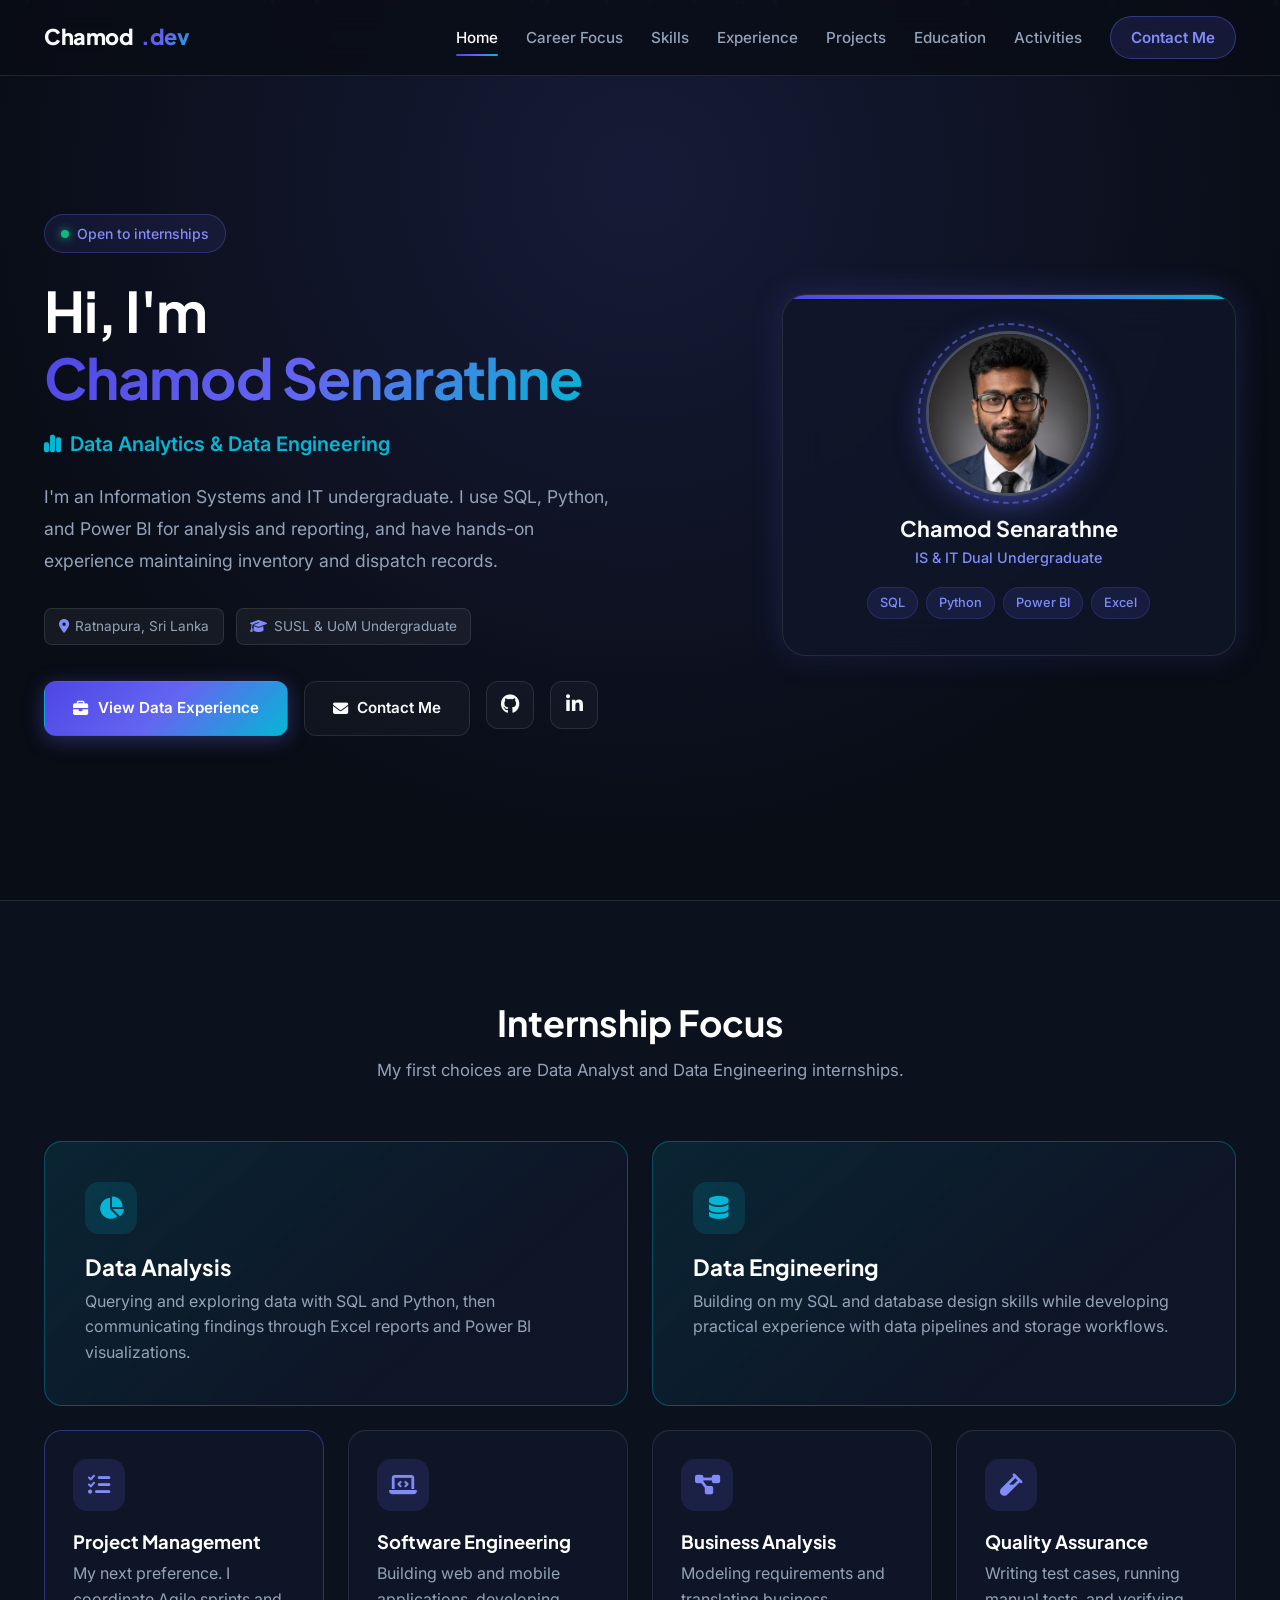
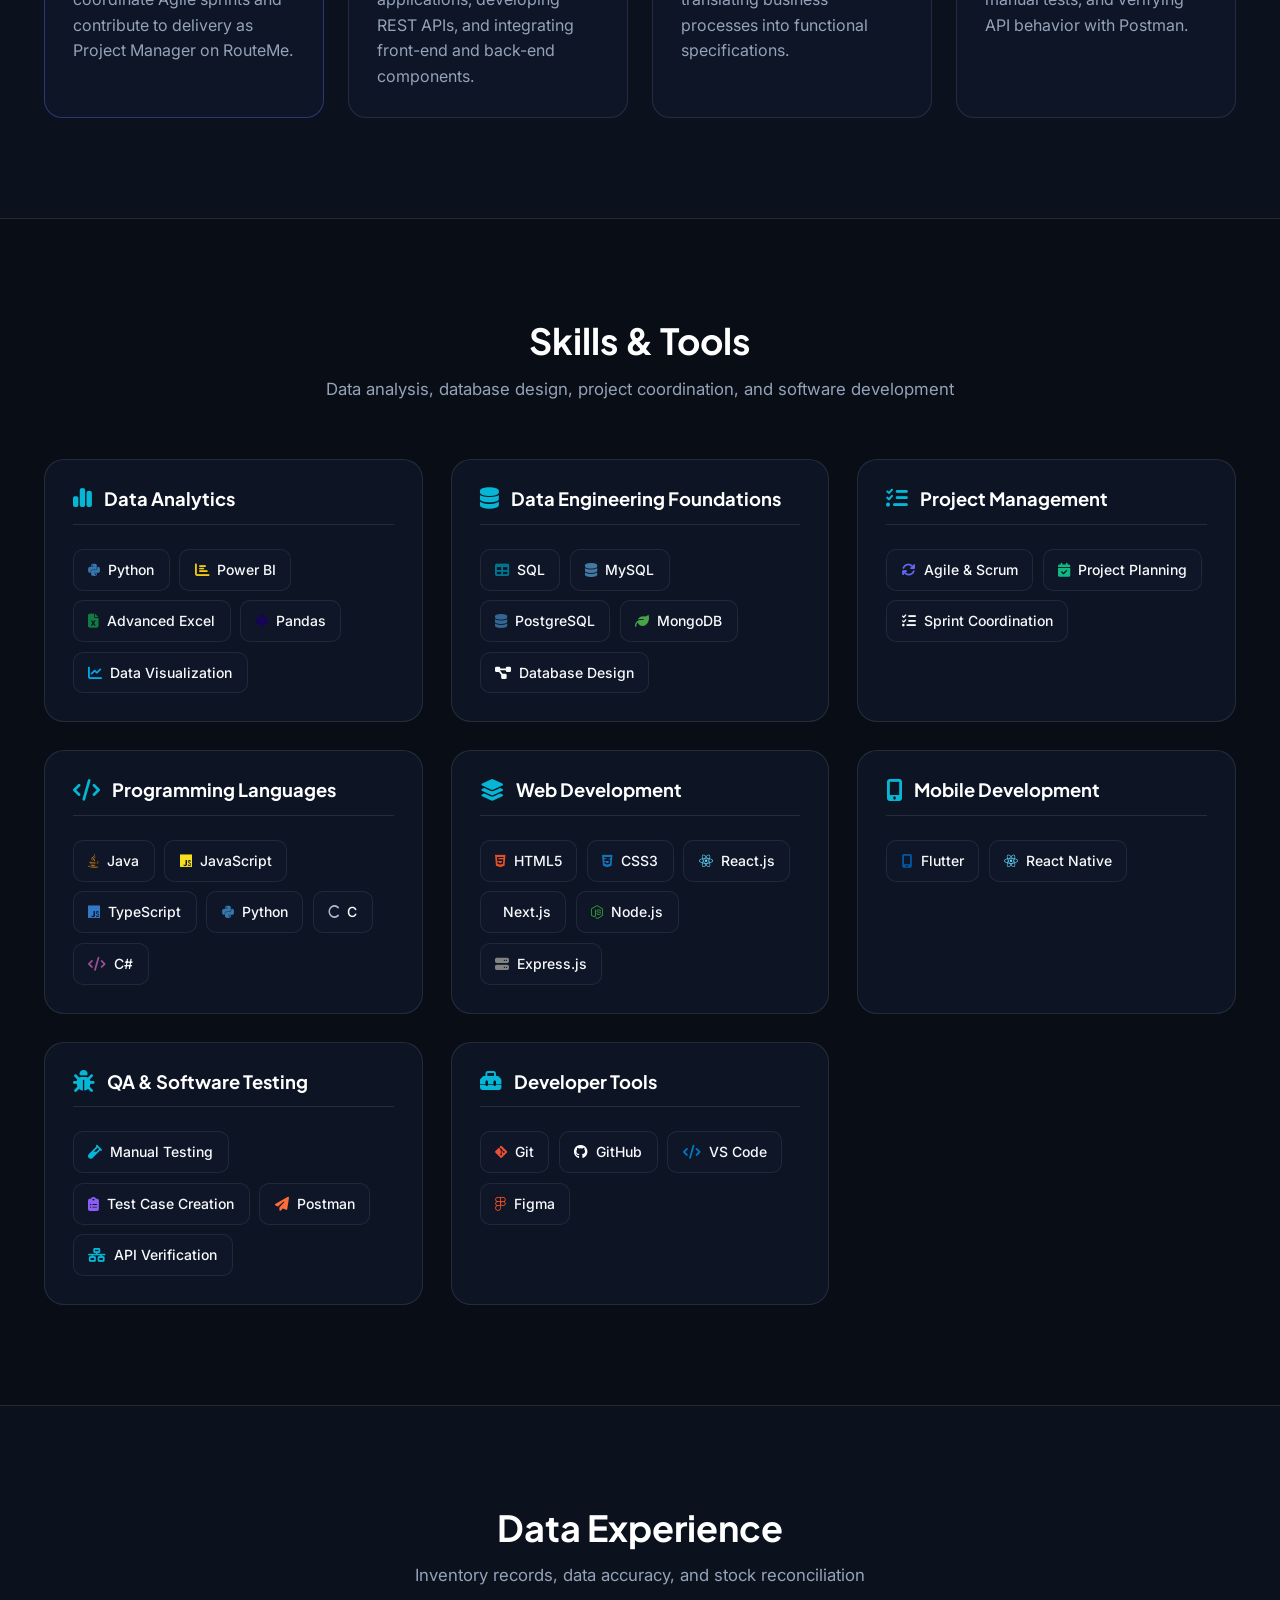
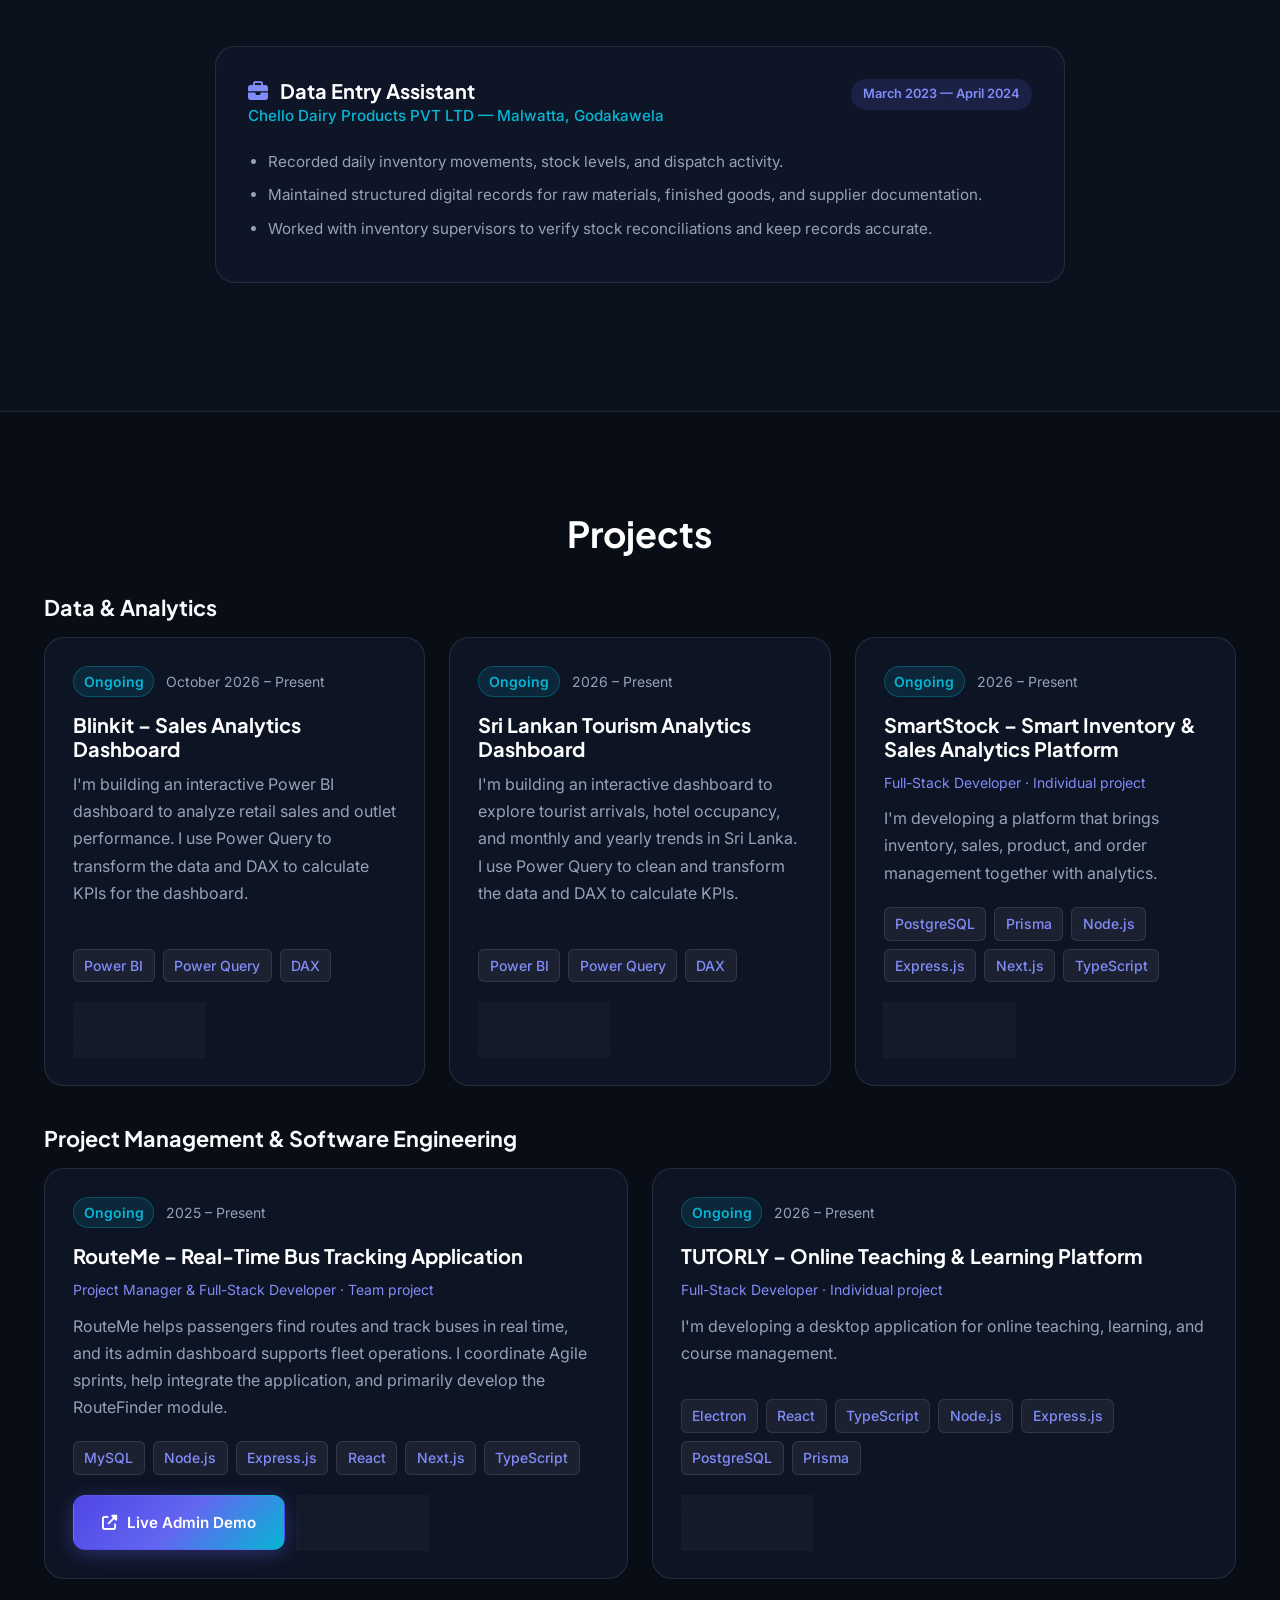
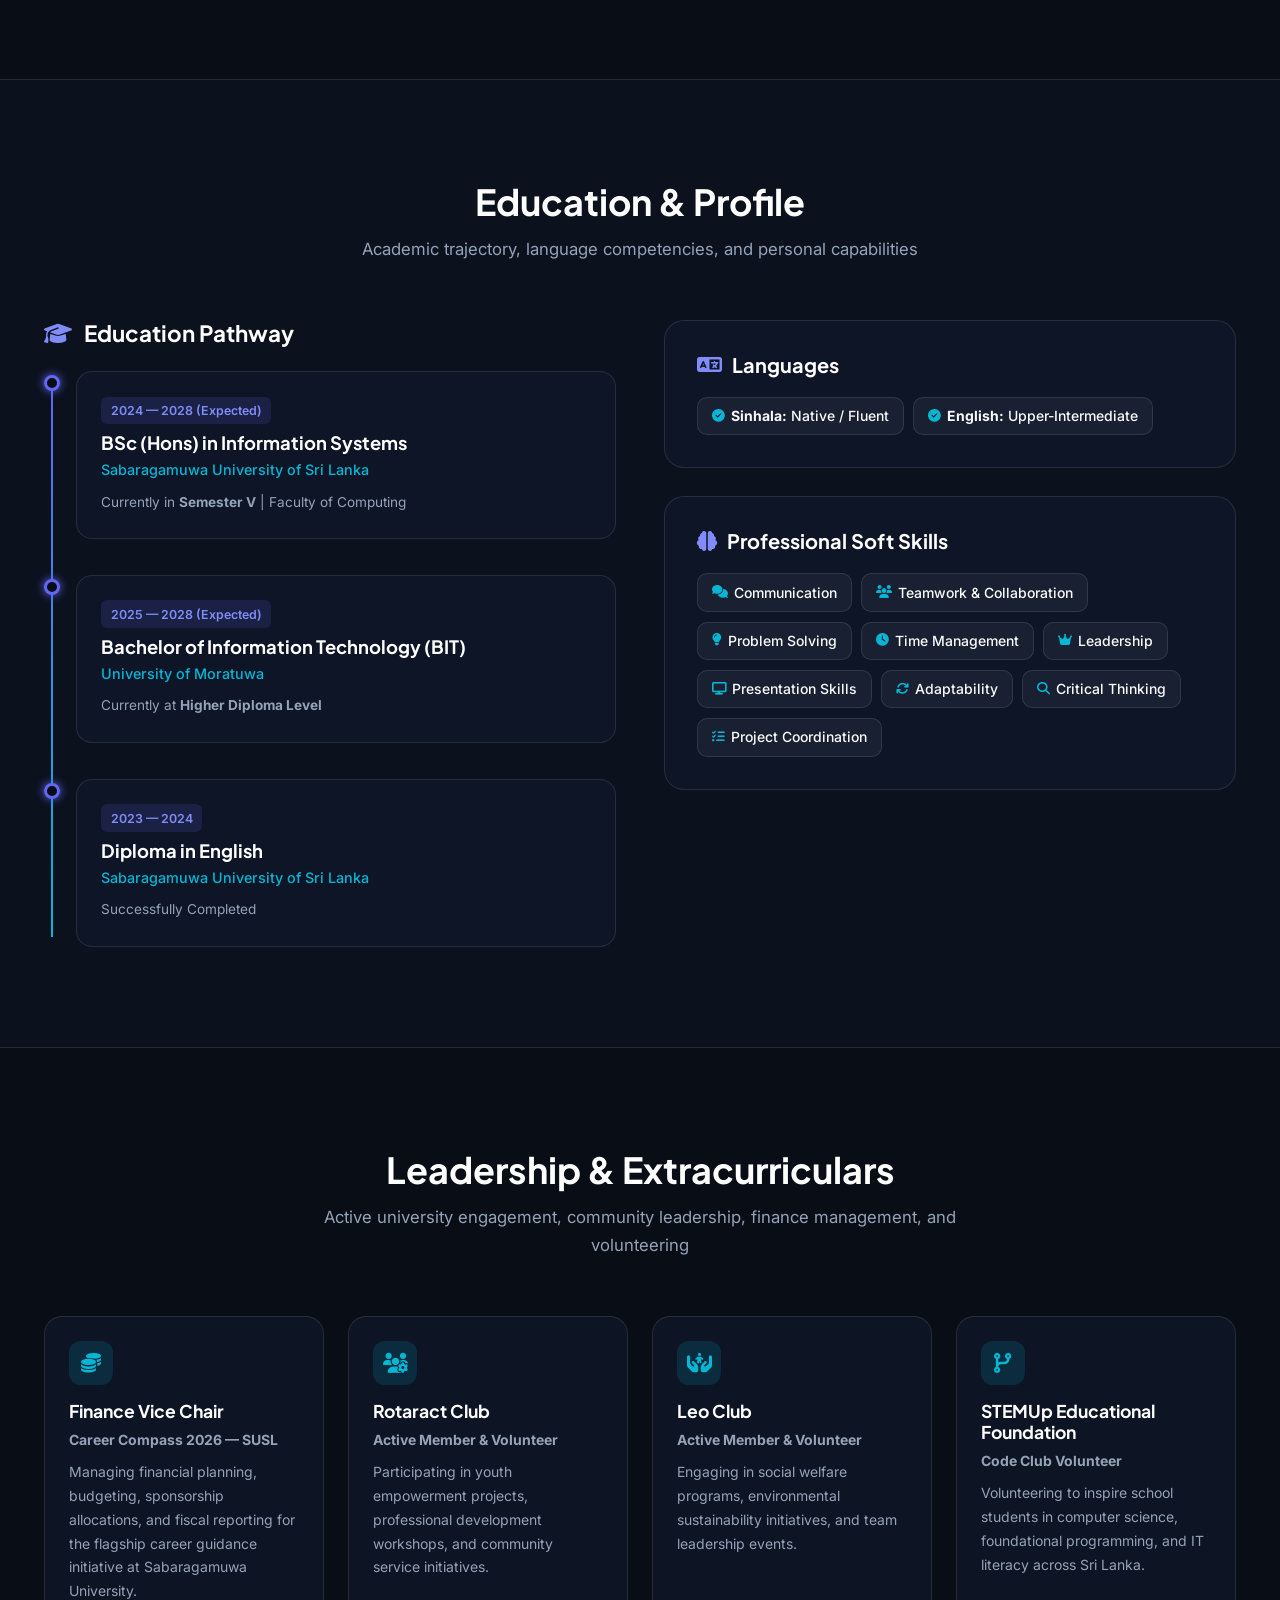
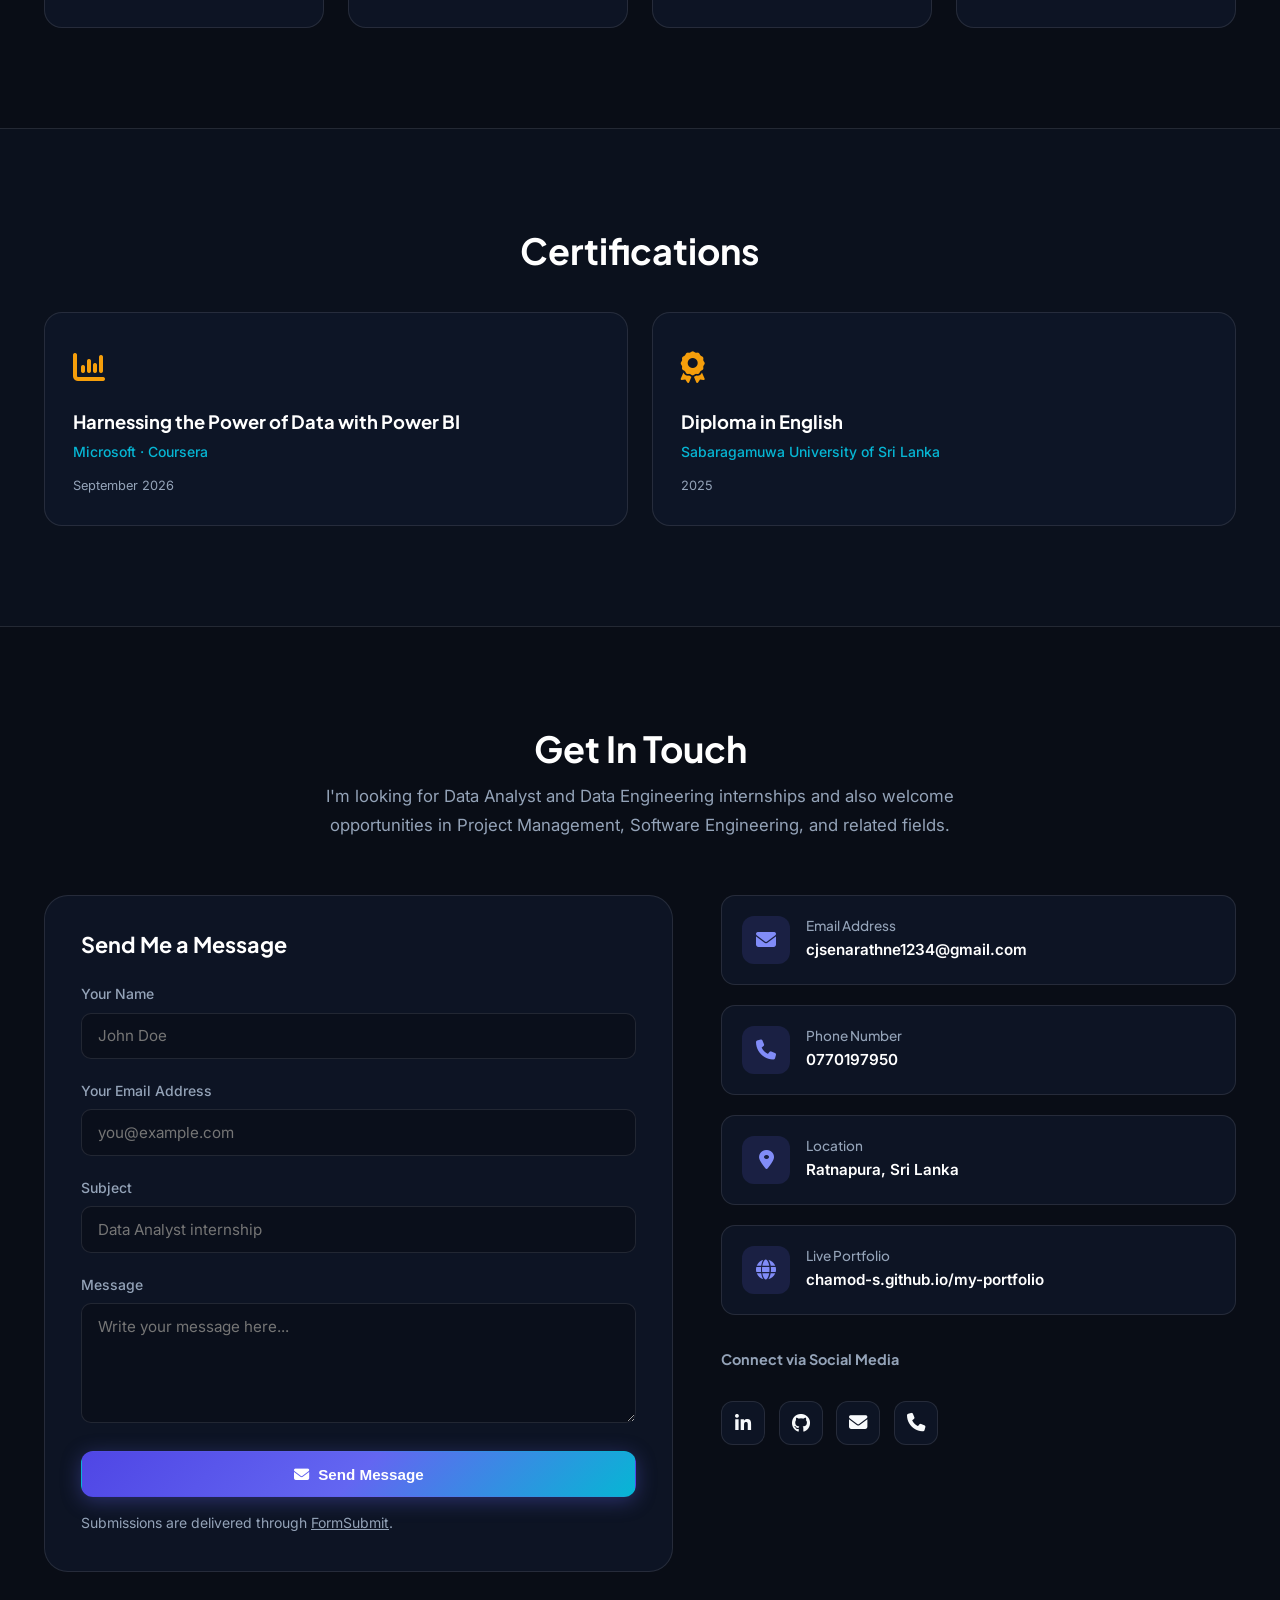
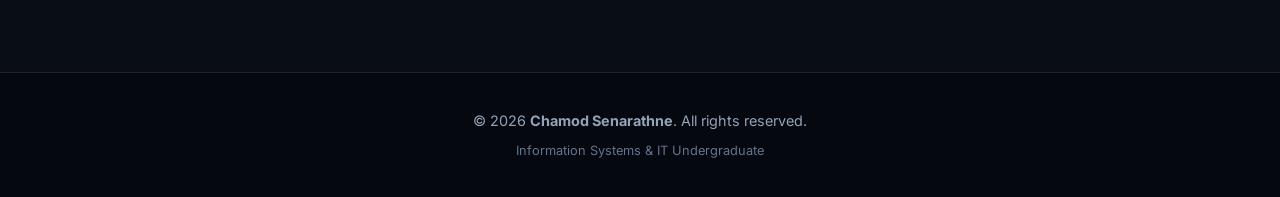
==== commit d9271022: "refactor: update certifications section and enhance contact form usability" ====
--- a/index.html
+++ b/index.html
@@ -568,35 +568,25 @@
     </div>
   </section>
 
-  <!-- Certifications & Achievements Section -->
+  <!-- Certifications Section -->
   <section id="certifications" class="section section-alt">
     <div class="container">
-      <h2 class="section-title">Certifications & Achievements</h2>
-      <p class="section-subtitle">Academic qualifications, professional certifications, and competitive recognitions</p>
-      
+      <h2 class="section-title">Certifications</h2>
+
       <div class="certs-grid">
-        
-        <div class="cert-card">
-          <div class="cert-icon"><i class="fas fa-award"></i></div>
-          <h4>Diploma in English</h4>
+        <article class="cert-card">
+          <div class="cert-icon"><i class="fas fa-chart-column" aria-hidden="true"></i></div>
+          <h3>Harnessing the Power of Data with Power BI</h3>
+          <p class="cert-issuer">Microsoft &middot; Coursera</p>
+          <p class="cert-year"><time datetime="2026-09">September 2026</time></p>
+        </article>
+
+        <article class="cert-card">
+          <div class="cert-icon"><i class="fas fa-award" aria-hidden="true"></i></div>
+          <h3>Diploma in English</h3>
           <p class="cert-issuer">Sabaragamuwa University of Sri Lanka</p>
-          <p class="cert-year"><i class="far fa-calendar-alt"></i> Year: 2025</p>
-        </div>
-
-        <div class="cert-card placeholder">
-          <div class="cert-icon" style="color: var(--text-dark-muted);"><i class="fas fa-certificate"></i></div>
-          <h4>Certificate Slot #2</h4>
-          <p class="cert-issuer">Issuing Organization: To be updated</p>
-          <p class="cert-year"><i class="far fa-calendar-alt"></i> Year: —</p>
-        </div>
-
-        <div class="cert-card placeholder">
-          <div class="cert-icon" style="color: var(--text-dark-muted);"><i class="fas fa-trophy"></i></div>
-          <h4>Hackathons & Competitions</h4>
-          <p class="cert-issuer">Events & Honors</p>
-          <p class="cert-year"><i class="fas fa-info-circle"></i> Ready for future competition updates</p>
-        </div>
-
+          <p class="cert-year"><time datetime="2025">2025</time></p>
+        </article>
       </div>
     </div>
   </section>
@@ -611,16 +601,18 @@
         
         <!-- Contact Form -->
         <div class="contact-card">
-          <h3>Write an Email</h3>
-          <form id="contactForm" novalidate>
+          <h3>Send Me a Message</h3>
+          <form id="contactForm" action="https://formsubmit.co/cjsenarathne1234@gmail.com" method="post">
+            <input type="hidden" name="_subject" value="New message from your portfolio">
+            <input type="text" name="_honey" hidden tabindex="-1" autocomplete="off">
             <div class="form-group">
               <label for="name">Your Name</label>
-              <input type="text" id="name" name="name" class="form-control" placeholder="John Doe" required>
+              <input type="text" id="name" name="name" class="form-control" placeholder="John Doe" autocomplete="name" required>
             </div>
             
             <div class="form-group">
               <label for="email">Your Email Address</label>
-              <input type="email" id="email" name="email" class="form-control" placeholder="you@example.com" required>
+              <input type="email" id="email" name="email" class="form-control" placeholder="you@example.com" autocomplete="email" required>
             </div>
             
             <div class="form-group">
@@ -634,8 +626,9 @@
             </div>
             
             <button type="submit" class="btn btn-primary" style="width: 100%;">
-              <i class="fas fa-envelope" aria-hidden="true"></i> Open Email Draft
+              <i class="fas fa-envelope" aria-hidden="true"></i> Send Message
             </button>
+            <p class="contact-form-note">Submissions are delivered through <a href="https://formsubmit.co/" target="_blank" rel="noopener">FormSubmit</a>.</p>
           </form>
         </div>
 
@@ -713,12 +706,6 @@
     <i class="fas fa-arrow-up"></i>
   </button>
 
-  <!-- Notification Toast Container -->
-  <div class="notification-toast" id="notificationToast" role="status">
-    <i class="fas fa-exclamation-circle" aria-hidden="true"></i>
-    <span id="toastMessage"></span>
-  </div>
-
   <script src="script.js"></script>
 </body>
 </html>
--- a/style.css
+++ b/style.css
@@ -992,11 +992,12 @@
   font-size: 0.875rem;
 }
 
-/* Certifications & Achievements */
+/* Certifications */
 .certs-grid {
   display: grid;
   grid-template-columns: repeat(auto-fit, minmax(min(100%, 300px), 1fr));
   gap: 1.5rem;
+  margin-top: 2.5rem;
 }
 
 .cert-card {
@@ -1010,10 +1011,6 @@
 .cert-card:hover {
   border-color: var(--border-glow);
   transform: translateY(-4px);
-}
-
-.cert-card.placeholder {
-  border-style: dashed;
 }
 
 .cert-icon {
@@ -1022,7 +1019,7 @@
   margin-bottom: 1rem;
 }
 
-.cert-card h4 {
+.cert-card h3 {
   font-size: 1.15rem;
   color: #ffffff;
   margin-bottom: 0.38rem;
@@ -1058,6 +1055,16 @@
   font-size: 1.35rem;
   color: #ffffff;
   margin-bottom: 1.5rem;
+}
+
+.contact-form-note {
+  margin-top: 0.85rem;
+  color: var(--text-muted);
+  font-size: 0.875rem;
+}
+
+.contact-form-note a {
+  text-decoration: underline;
 }
 
 .form-group {
@@ -1214,37 +1221,6 @@
 
 .back-to-top:hover {
   transform: translateY(-4px);
-}
-
-/* Toast Notifications */
-.notification-toast {
-  position: fixed;
-  bottom: 2rem;
-  left: 2rem;
-  background: var(--bg-card-hover);
-  border: 1px solid #ef4444;
-  max-width: calc(100% - 4rem);
-  color: #ffffff;
-  padding: 1rem 1.5rem;
-  border-radius: 12px;
-  box-shadow: var(--shadow-md);
-  z-index: 10000;
-  display: flex;
-  align-items: center;
-  gap: 0.75rem;
-  transform: translateY(100px);
-  opacity: 0;
-  transition: all 0.4s ease;
-}
-
-.notification-toast i {
-  color: #ef4444;
-  font-size: 1.25rem;
-}
-
-.notification-toast.show {
-  transform: translateY(0);
-  opacity: 1;
 }
 
 /* Responsive Styles */
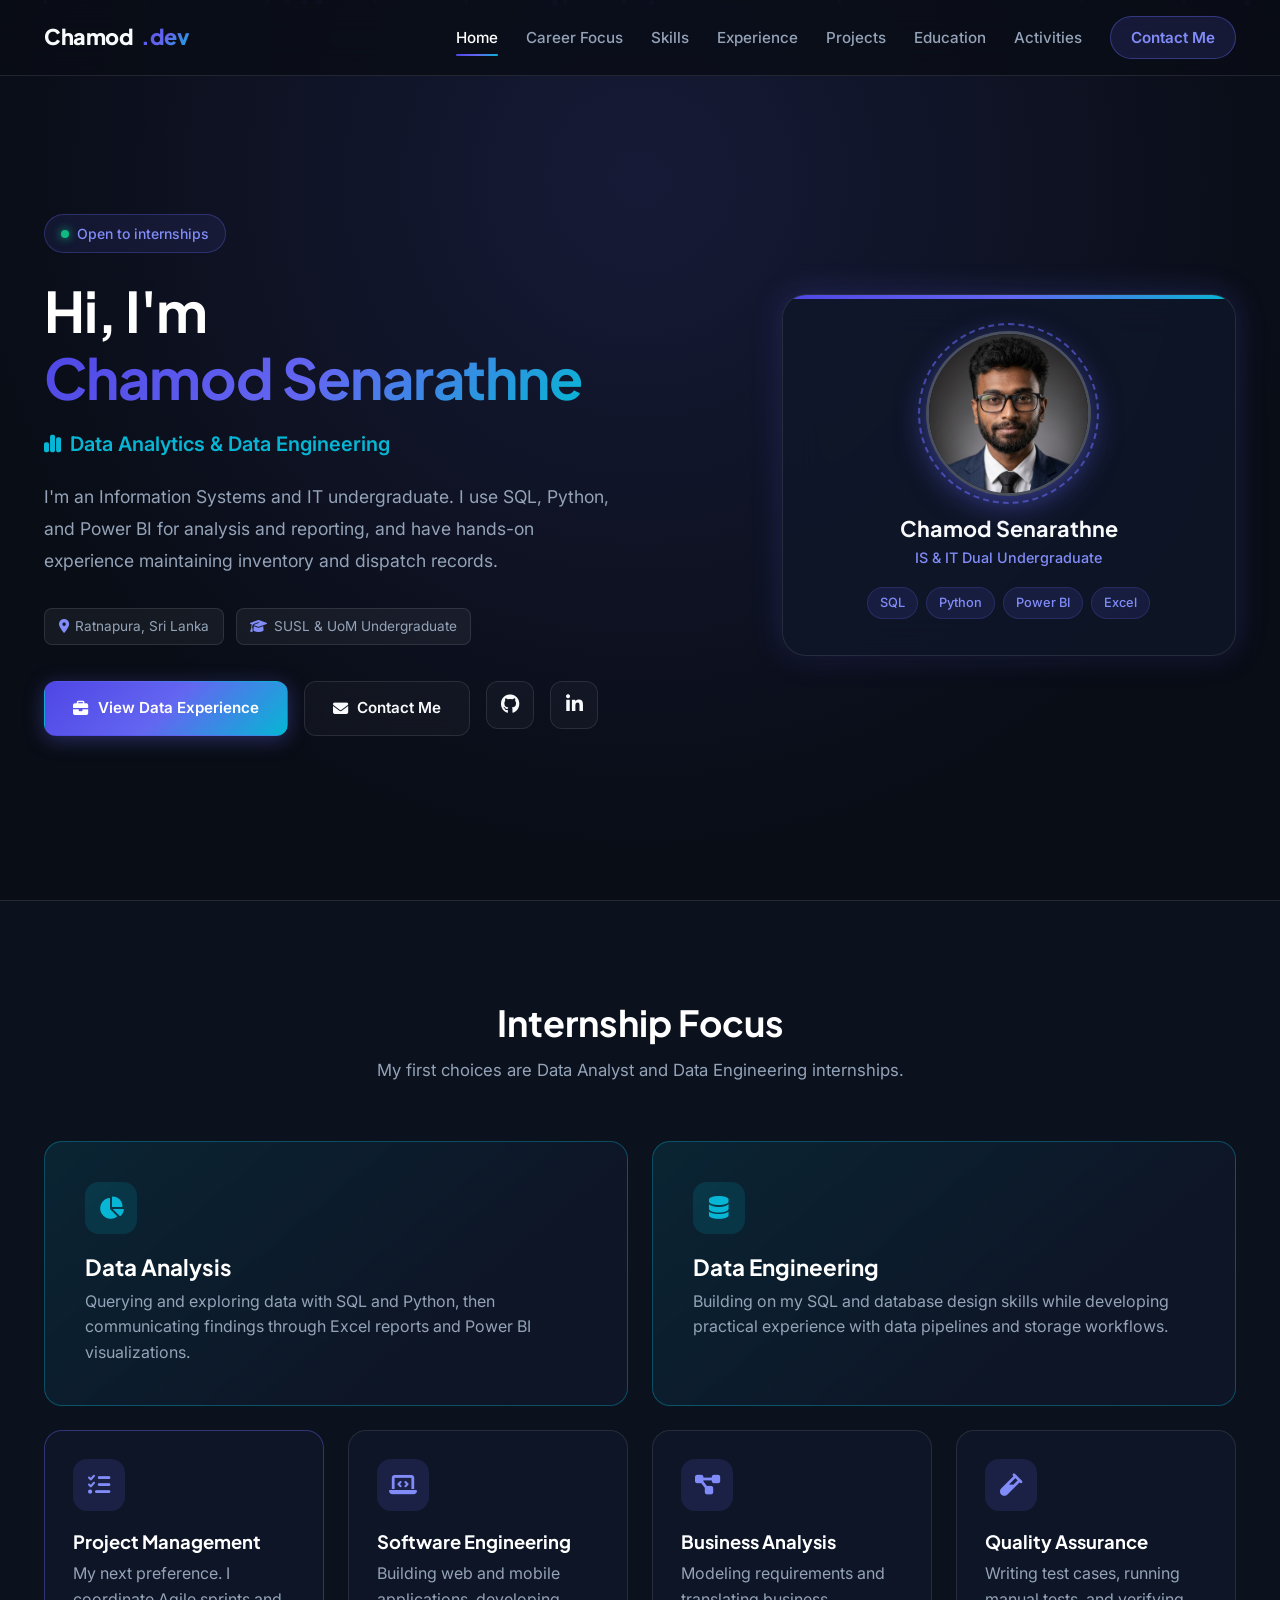
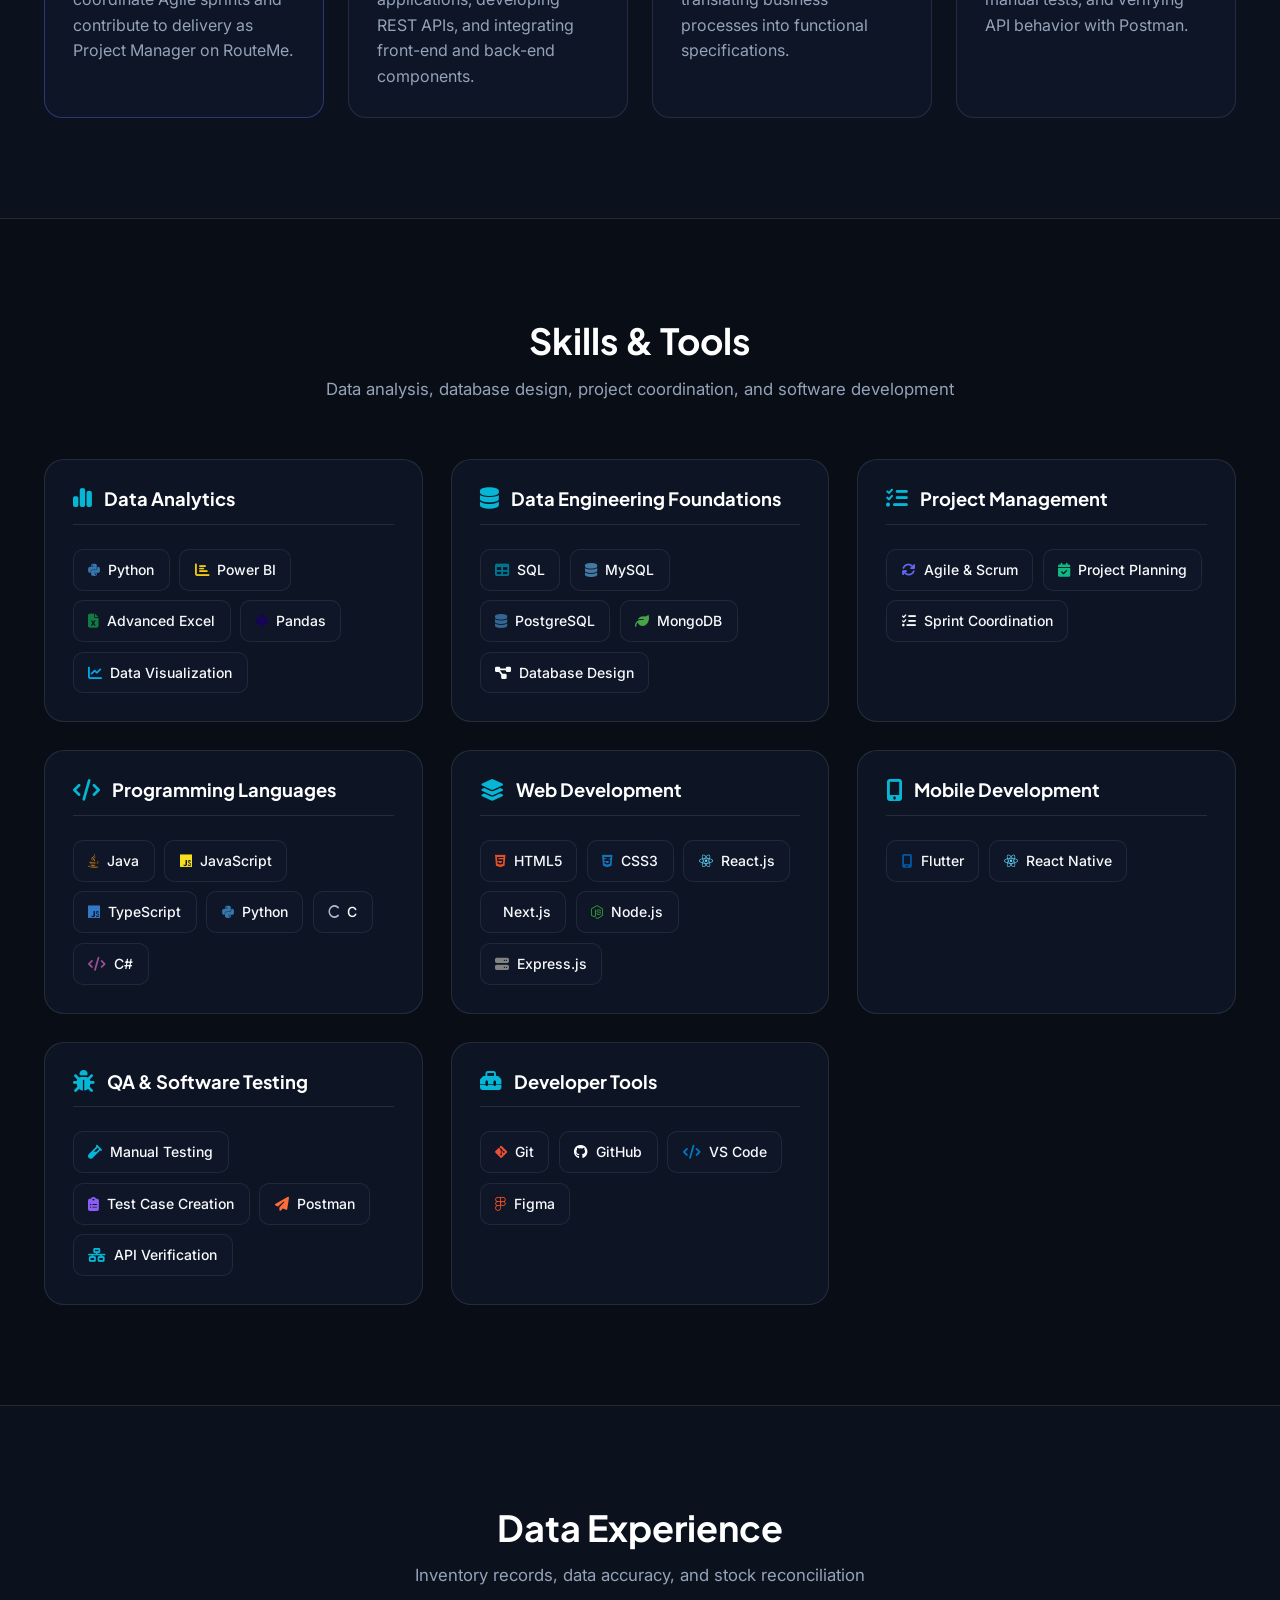
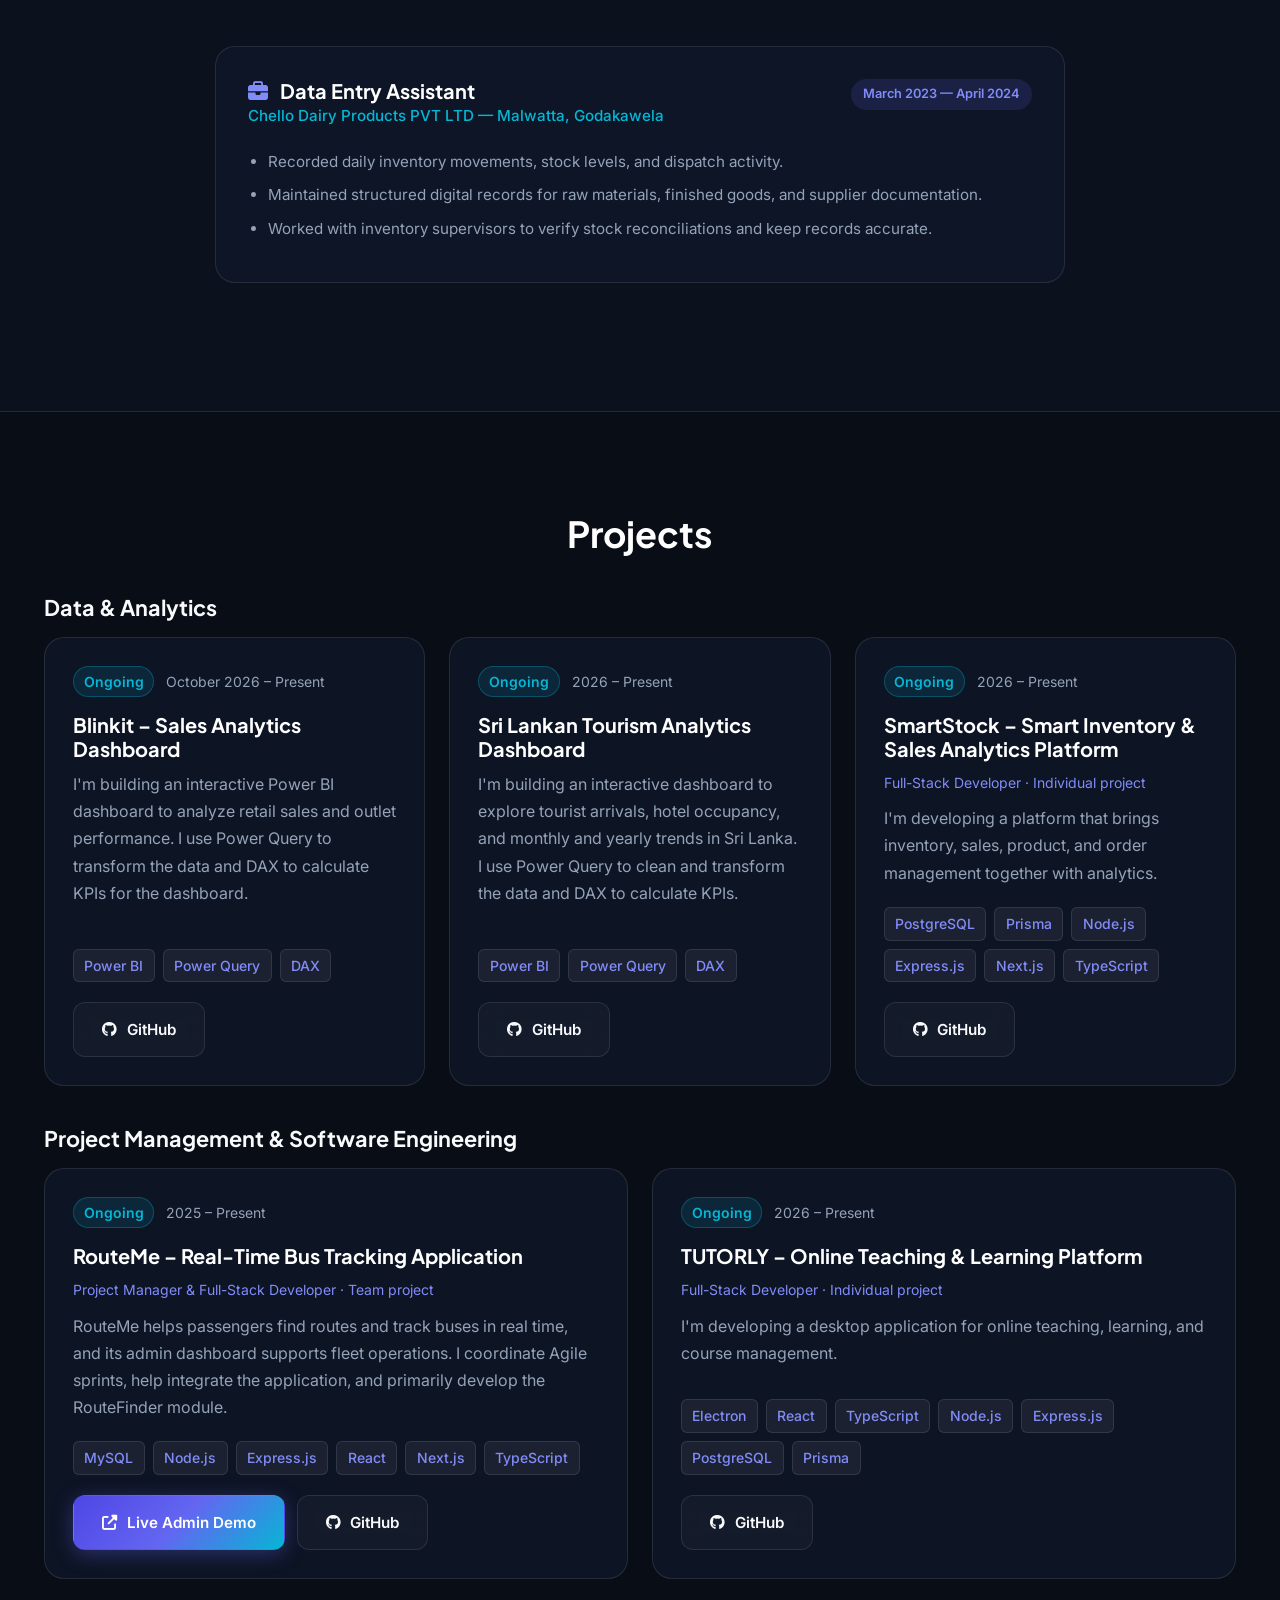
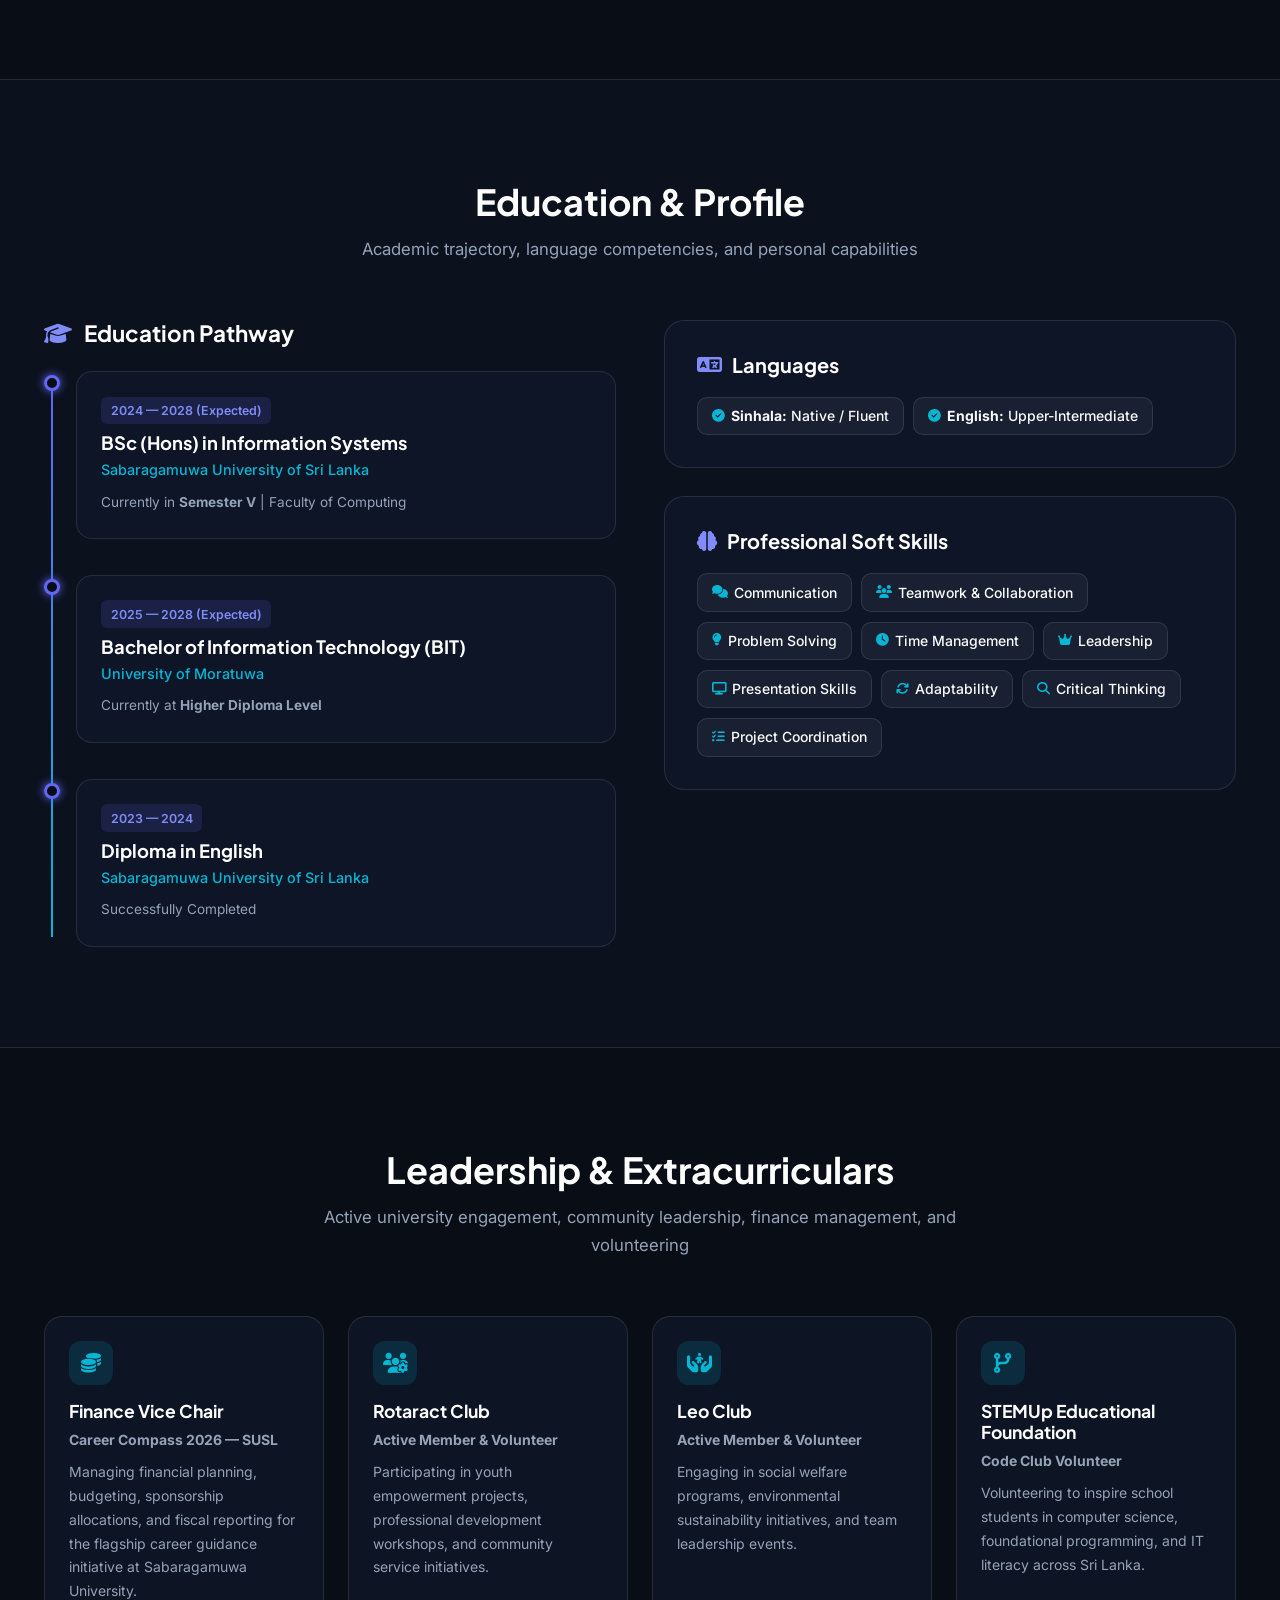
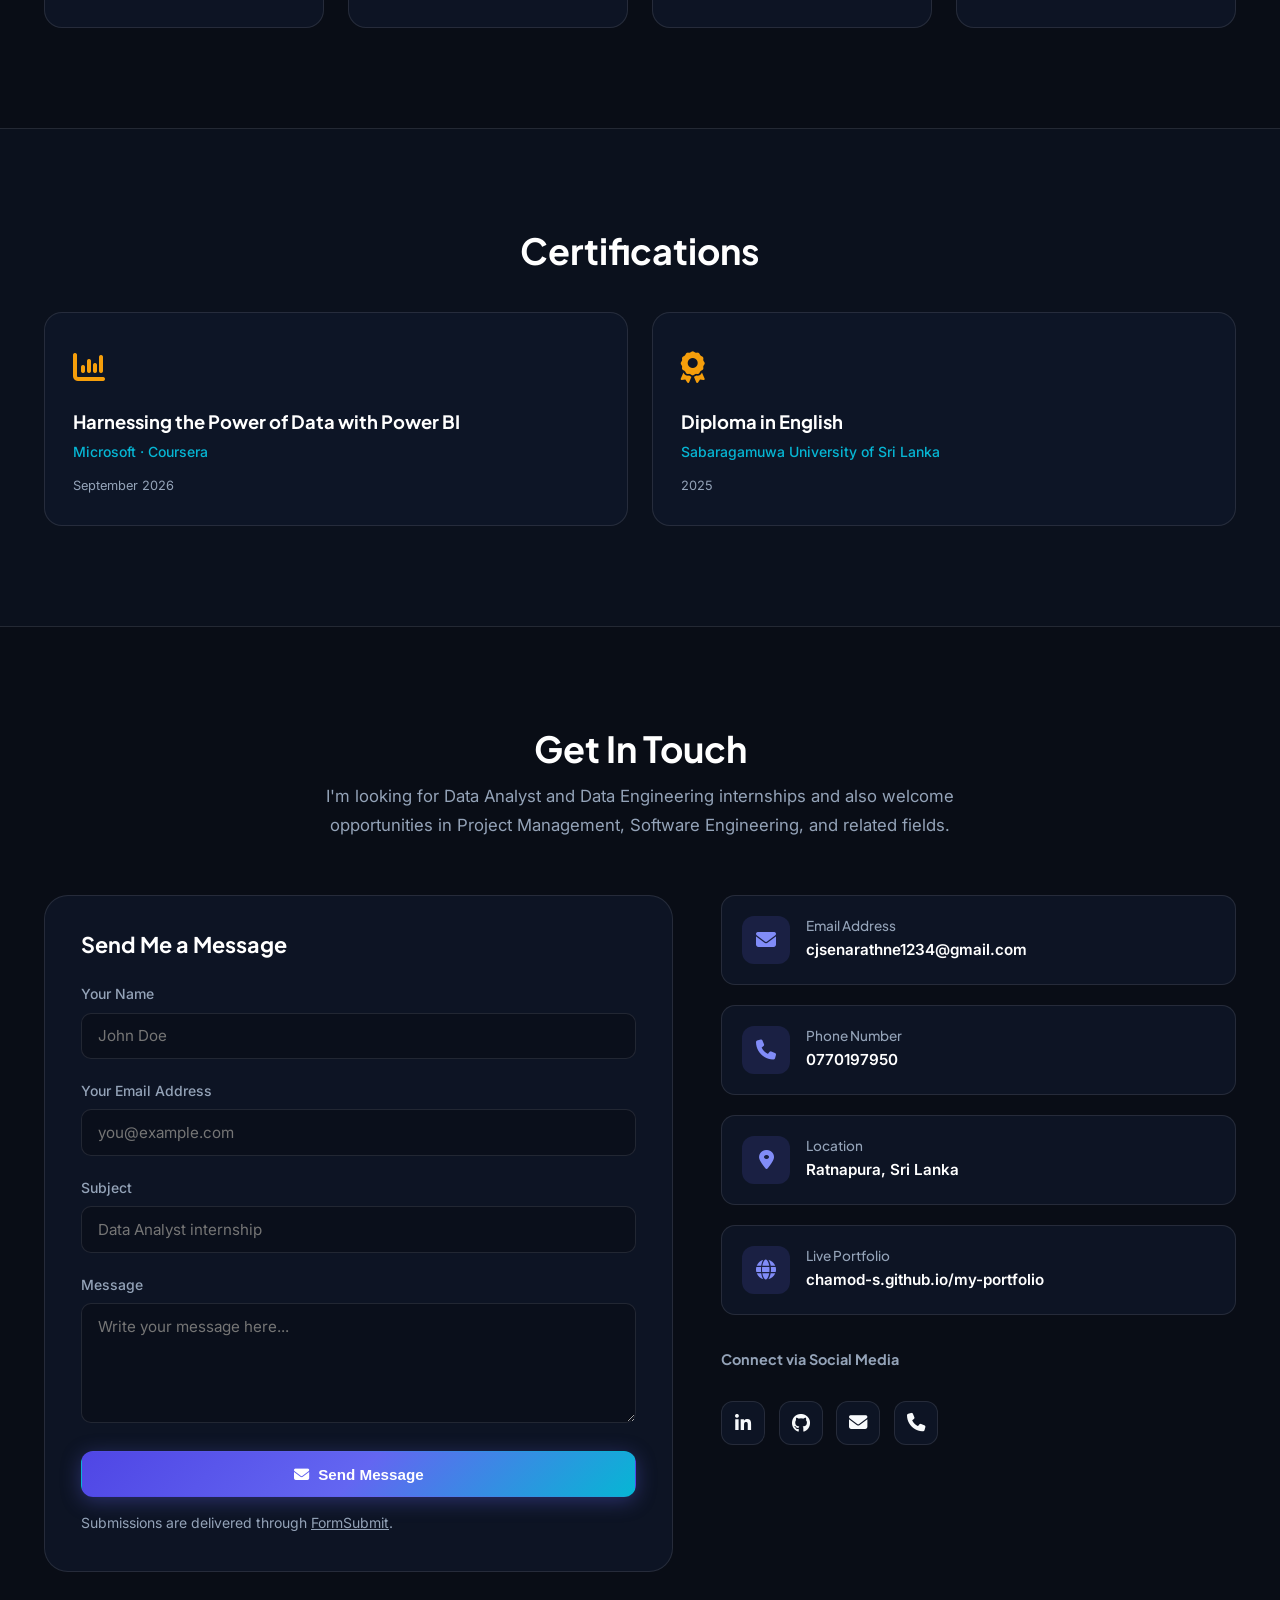
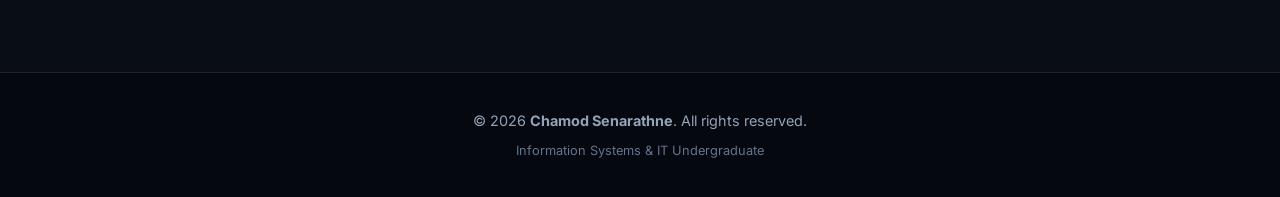
==== commit 016433a2: "feat: enhance contact form with AJAX submission and status feedback" ====
--- a/index.html
+++ b/index.html
@@ -602,7 +602,7 @@
         <!-- Contact Form -->
         <div class="contact-card">
           <h3>Send Me a Message</h3>
-          <form id="contactForm" action="https://formsubmit.co/cjsenarathne1234@gmail.com" method="post">
+          <form id="contactForm" action="https://formsubmit.co/cjsenarathne1234@gmail.com" data-ajax-action="https://formsubmit.co/ajax/cjsenarathne1234@gmail.com" method="post">
             <input type="hidden" name="_subject" value="New message from your portfolio">
             <input type="text" name="_honey" hidden tabindex="-1" autocomplete="off">
             <div class="form-group">
@@ -628,6 +628,7 @@
             <button type="submit" class="btn btn-primary" style="width: 100%;">
               <i class="fas fa-envelope" aria-hidden="true"></i> Send Message
             </button>
+            <p id="contactFormStatus" class="contact-form-status" role="status" aria-live="polite" hidden></p>
             <p class="contact-form-note">Submissions are delivered through <a href="https://formsubmit.co/" target="_blank" rel="noopener">FormSubmit</a>.</p>
           </form>
         </div>
--- a/style.css
+++ b/style.css
@@ -1067,6 +1067,30 @@
   text-decoration: underline;
 }
 
+.contact-form-status {
+  margin-top: 0.85rem;
+  padding: 0.75rem 1rem;
+  border-radius: 10px;
+  font-size: 0.9rem;
+}
+
+.contact-form-status.is-success {
+  color: #a7f3d0;
+  background: rgba(16, 185, 129, 0.12);
+  border: 1px solid rgba(16, 185, 129, 0.3);
+}
+
+.contact-form-status.is-error {
+  color: #fecaca;
+  background: rgba(239, 68, 68, 0.12);
+  border: 1px solid rgba(239, 68, 68, 0.3);
+}
+
+.contact-card button:disabled {
+  cursor: wait;
+  opacity: 0.7;
+}
+
 .form-group {
   margin-bottom: 1.25rem;
 }
